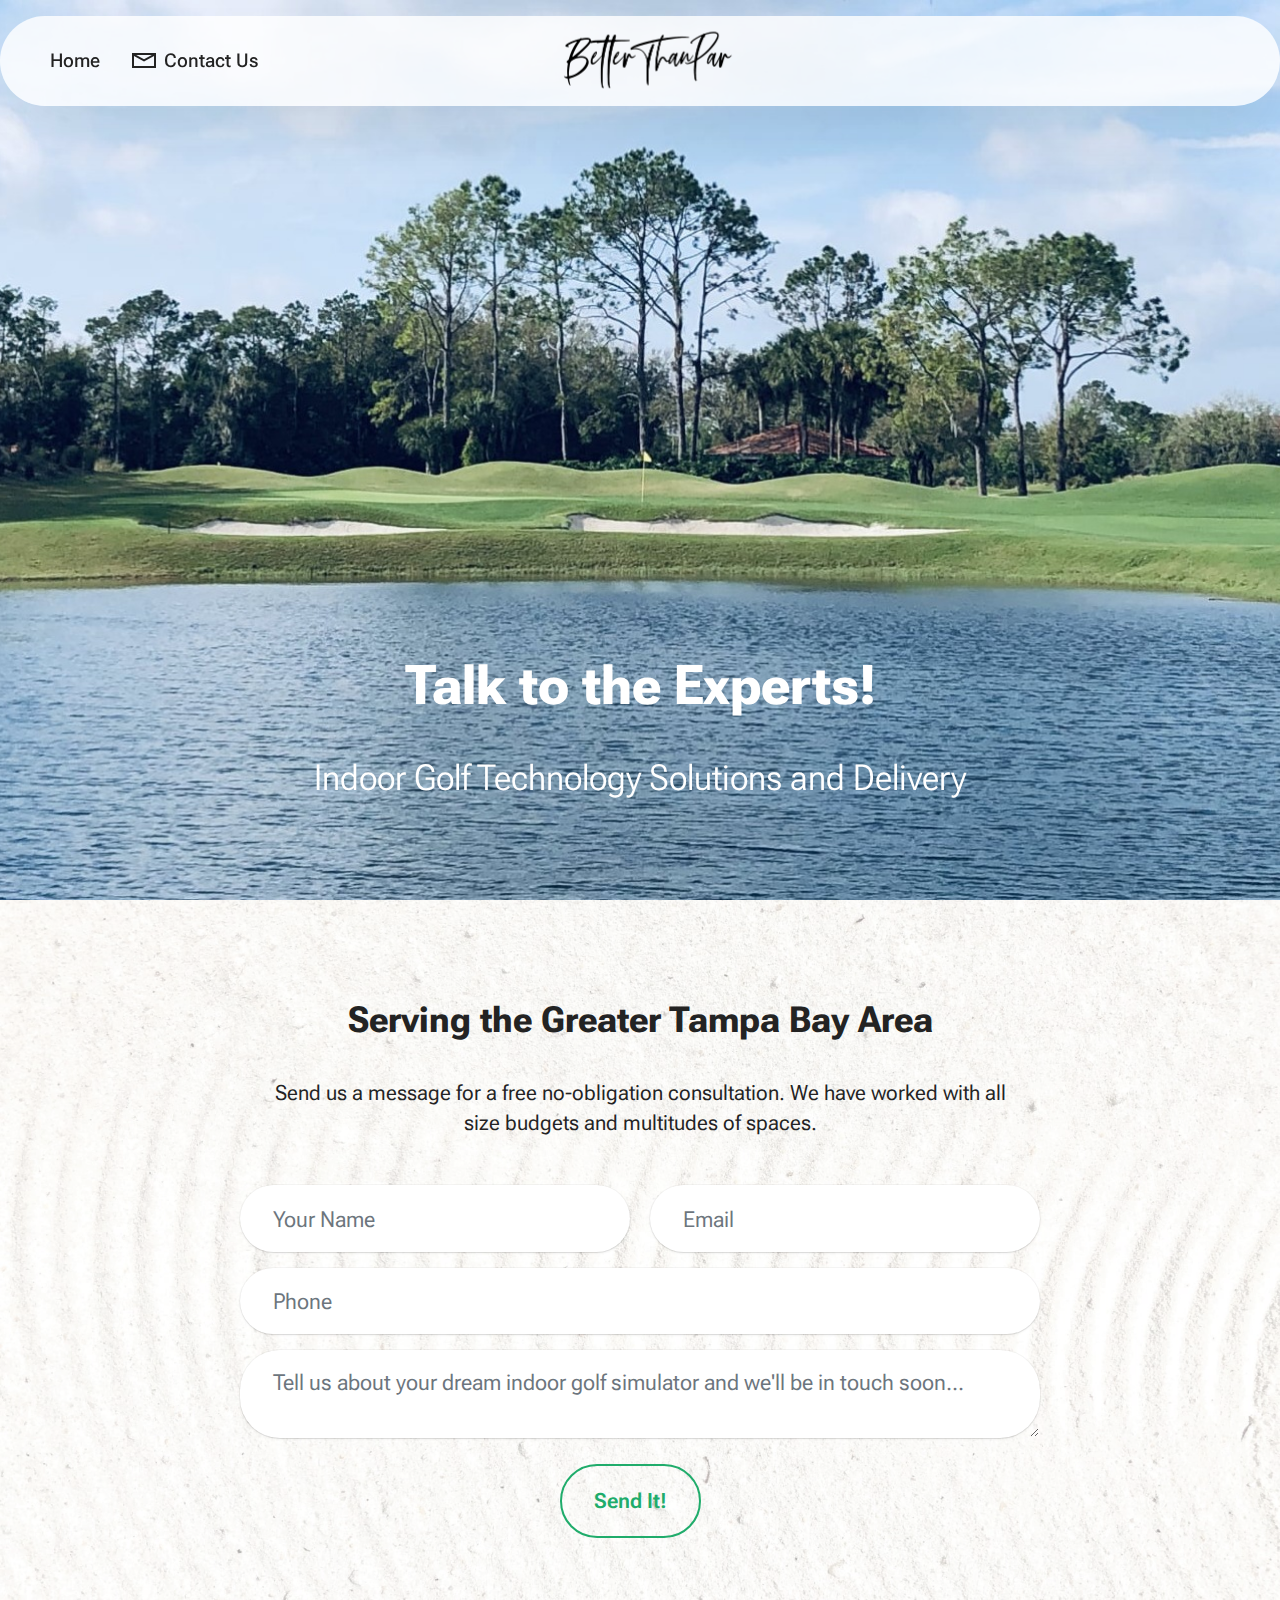
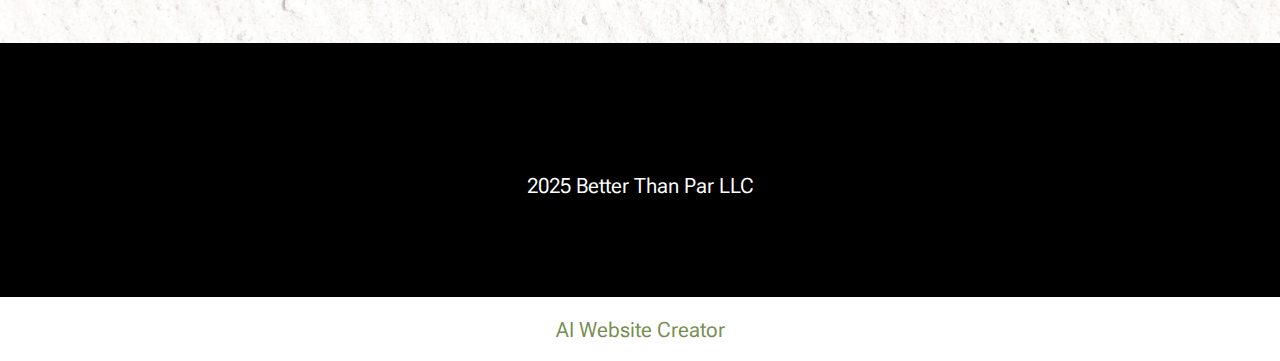
==== contact.html @ dbf6a8ea "Initial commit for Mobirise website" ====
<!DOCTYPE html>
<html  >
<head>
  <!-- Site made with Mobirise Website Builder v5.9.25, https://mobirise.com -->
  <meta charset="UTF-8">
  <meta http-equiv="X-UA-Compatible" content="IE=edge">
  <meta name="generator" content="Mobirise v5.9.25, mobirise.com">
  <meta name="viewport" content="width=device-width, initial-scale=1, minimum-scale=1">
  <link rel="shortcut icon" href="assets/images/logo-wo-spaces-128x45.png" type="image/x-icon">
  <meta name="description" content="We specialize in custom indoor golf technology solutions, offering 10 years of experience with indoor golf solutions. We give advice and installation of golf simulators tailored to all budgets for a seamless experience.">
  
  
  <title>Contact Us</title>
  <link rel="stylesheet" href="assets/web/assets/mobirise-icons2/mobirise2.css">
  <link rel="stylesheet" href="assets/bootstrap/css/bootstrap.min.css">
  <link rel="stylesheet" href="assets/bootstrap/css/bootstrap-grid.min.css">
  <link rel="stylesheet" href="assets/bootstrap/css/bootstrap-reboot.min.css">
  <link rel="stylesheet" href="assets/parallax/jarallax.css">
  <link rel="stylesheet" href="assets/dropdown/css/style.css">
  <link rel="stylesheet" href="assets/socicon/css/styles.css">
  <link rel="stylesheet" href="assets/theme/css/style.css">
  <link rel="preload" href="https://fonts.googleapis.com/css2?family=Roboto+Flex:wght@400;700&display=swap&display=swap" as="style" onload="this.onload=null;this.rel='stylesheet'">
  <noscript><link rel="stylesheet" href="https://fonts.googleapis.com/css2?family=Roboto+Flex:wght@400;700&display=swap&display=swap"></noscript>
  <link rel="preload" as="style" href="assets/mobirise/css/mbr-additional.css?v=c75Her"><link rel="stylesheet" href="assets/mobirise/css/mbr-additional.css?v=c75Her" type="text/css">

  
  
  
</head>
<body>
  
  <section data-bs-version="5.1" class="menu menu3 cid-uA6OdzVD1I" once="menu" id="menu03-1o">
	

	<nav class="navbar navbar-dropdown navbar-fixed-top navbar-expand-lg">
		<div class="container">
			<div class="navbar-brand">
				<span class="navbar-logo">
					<a href="https://mobiri.se">
						<img src="assets/images/logo-wo-spaces-transparent-345x122.png" alt="Mobirise Website Builder" style="height: 3.8rem;">
					</a>
				</span>
				
			</div>
			<button class="navbar-toggler" type="button" data-toggle="collapse" data-bs-toggle="collapse" data-target="#navbarSupportedContent" data-bs-target="#navbarSupportedContent" aria-controls="navbarNavAltMarkup" aria-expanded="false" aria-label="Toggle navigation">
				<div class="hamburger">
					<span></span>
					<span></span>
					<span></span>
					<span></span>
				</div>
			</button>
			<div class="collapse navbar-collapse" id="navbarSupportedContent">
				<ul class="navbar-nav nav-dropdown nav-right" data-app-modern-menu="true"><li class="nav-item"><a class="nav-link link text-black text-primary display-4" href="home.html">Home</a></li><li class="nav-item">
						<a class="nav-link link text-black text-primary show display-4" href="contact.html" aria-expanded="true"><span class="mobi-mbri mobi-mbri-letter mbr-iconfont mbr-iconfont-btn"></span>Contact Us</a>
					</li></ul>
				
				
			</div>
		</div>
	</nav>
</section>

<section data-bs-version="5.1" class="header16 cid-uA6OdhuVDn mbr-fullscreen mbr-parallax-background" id="header17-16">
  
  
  <div class="container-fluid">
    <div class="row">
      <div class="content-wrap col-12 col-md-12">
        <h1 class="mbr-section-title mbr-fonts-style mbr-white mb-4 display-2"><strong>Talk to the Experts!</strong></h1>
        
        <p class="mbr-fonts-style mbr-text mbr-white mb-4 display-5">Indoor Golf Technology Solutions and Delivery</p>
        
      </div>
    </div>
  </div>
</section>

<section data-bs-version="5.1" class="form5 cid-uA6OdwR4rg" id="form02-1l">
    
    <div class="mbr-overlay"></div>
    <div class="container">
        <div class="row justify-content-center">
            <div class="col-12 content-head">
                <div class="mbr-section-head mb-5">
                    <h3 class="mbr-section-title mbr-fonts-style align-center mb-0 display-5">
                        <strong>Serving the Greater Tampa Bay Area</strong></h3>
                    <h4 class="mbr-section-subtitle mbr-fonts-style align-center mb-0 mt-4 display-7">
                        Send us a message for a free no-obligation consultation. We have worked with all size budgets and multitudes of spaces.</h4>
                </div>
            </div>
        </div>
        <div class="row justify-content-center">
            <div class="col-lg-8 mx-auto mbr-form" data-form-type="formoid">
                <form action="https://mobirise.eu/" method="POST" class="mbr-form form-with-styler" data-form-title="Form Name"><input type="hidden" name="email" data-form-email="true" value="NnfKIZng8q+R3IuXjdXAuqOkkMtvukvZ2O6ULPTrxK1SX6Y/irwTYycXg3bMmbTieixOzXZlwrq3YHe3JlpqDIPc9X9HZL3lWfccWP7Qi19u0Zz2ONsGq5+KUcdoSyyI">
                    <div class="row">
                        <div hidden="hidden" data-form-alert="" class="alert alert-success col-12">Thanks for contacting us. We will be in touch soon!</div>
                        <div hidden="hidden" data-form-alert-danger="" class="alert alert-danger col-12">
                            Oops...! some problem!
                        </div>
                    </div>
                    <div class="dragArea row">
                        <div class="col-md col-sm-12 form-group mb-3" data-for="name">
                            <input type="text" name="name" placeholder="Your Name" data-form-field="name" class="form-control" value="" id="name-form02-1l">
                        </div>
                        <div class="col-md col-sm-12 form-group mb-3" data-for="email">
                            <input type="email" name="email" placeholder="Email" data-form-field="email" class="form-control" value="" id="email-form02-1l">
                        </div>
                        <div class="col-12 form-group mb-3 mb-3" data-for="url">
                            <input type="url" name="url" placeholder="Phone" data-form-field="url" class="form-control" value="" id="url-form02-1l">
                        </div>
                        <div class="col-12 form-group mb-3" data-for="textarea">
                            <textarea name="textarea" placeholder="Tell us about your dream indoor golf simulator and we'll be in touch soon..." data-form-field="textarea" class="form-control" id="textarea-form02-1l"></textarea>
                        </div>
                        <div class="col-lg-12 col-md-12 col-sm-12 align-center mbr-section-btn"><button type="submit" class="btn btn-success-outline display-7">Send It!</button></div>
                    </div>
                </form>
            </div>
        </div>
    </div>
</section>

<section data-bs-version="5.1" class="footer3 cid-uA6OdyRvGj" once="footers" id="footer03-1n">

        

    

    <div class="container">
        <div class="row">
            

            
            <div class="col-12 mt-4">
                <p class="mbr-fonts-style copyright display-7">2025 Better Than Par LLC</p>
            </div>
        </div>
    </div>
</section><section class="display-7" style="padding: 0;align-items: center;justify-content: center;flex-wrap: wrap;    align-content: center;display: flex;position: relative;height: 4rem;"><a href="https://mobiri.se/3713695" style="flex: 1 1;height: 4rem;position: absolute;width: 100%;z-index: 1;"><img alt="" style="height: 4rem;" src="[data-uri]"></a><p style="margin: 0;text-align: center;" class="display-7">&#8204;</p><a style="z-index:1" href="https://mobirise.com/builder/ai-website-creator.html">AI Website Creator</a></section><script src="assets/bootstrap/js/bootstrap.bundle.min.js"></script>  <script src="assets/parallax/jarallax.js"></script>  <script src="assets/smoothscroll/smooth-scroll.js"></script>  <script src="assets/ytplayer/index.js"></script>  <script src="assets/dropdown/js/navbar-dropdown.js"></script>  <script src="assets/theme/js/script.js"></script>  <script src="assets/formoid/formoid.min.js"></script>  
  
  
</body>
</html>
---- assets/web/assets/mobirise-icons2/mobirise2.css ----
@font-face {
  font-family: 'Moririse2';
  font-display: swap;
  src:  url('mobirise2.eot?f2bix4');
  src:  url('mobirise2.eot?f2bix4#iefix') format('embedded-opentype'),
    url('mobirise2.ttf?f2bix4') format('truetype'),
    url('mobirise2.woff?f2bix4') format('woff'),
    url('mobirise2.svg?f2bix4#mobirise2') format('svg');
  font-weight: normal;
  font-style: normal;
}

[class^="mobi-"], [class*=" mobi-"] {
  /* use !important to prevent issues with browser extensions that change fonts */
  font-family: 'Moririse2' !important;
  speak: none;
  font-style: normal;
  font-weight: normal;
  font-variant: normal;
  text-transform: none;
  line-height: 1;

  /* Better Font Rendering =========== */
  -webkit-font-smoothing: antialiased;
  -moz-osx-font-smoothing: grayscale;
}

.mobi-mbri-add-submenu:before {
  content: "\e900";
}
.mobi-mbri-alert:before {
  content: "\e901";
}
.mobi-mbri-align-center:before {
  content: "\e902";
}
.mobi-mbri-align-justify:before {
  content: "\e903";
}
.mobi-mbri-align-left:before {
  content: "\e904";
}
.mobi-mbri-align-right:before {
  content: "\e905";
}
.mobi-mbri-android:before {
  content: "\e906";
}
.mobi-mbri-apple:before {
  content: "\e907";
}
.mobi-mbri-arrow-down:before {
  content: "\e908";
}
.mobi-mbri-arrow-next:before {
  content: "\e909";
}
.mobi-mbri-arrow-prev:before {
  content: "\e90a";
}
.mobi-mbri-arrow-up:before {
  content: "\e90b";
}
.mobi-mbri-bold:before {
  content: "\e90c";
}
.mobi-mbri-bookmark:before {
  content: "\e90d";
}
.mobi-mbri-bootstrap:before {
  content: "\e90e";
}
.mobi-mbri-briefcase:before {
  content: "\e90f";
}
.mobi-mbri-browse:before {
  content: "\e910";
}
.mobi-mbri-bulleted-list:before {
  content: "\e911";
}
.mobi-mbri-calendar:before {
  content: "\e912";
}
.mobi-mbri-camera:before {
  content: "\e913";
}
.mobi-mbri-cart-add:before {
  content: "\e914";
}
.mobi-mbri-cart-full:before {
  content: "\e915";
}
.mobi-mbri-cash:before {
  content: "\e916";
}
.mobi-mbri-change-style:before {
  content: "\e917";
}
.mobi-mbri-chat:before {
  content: "\e918";
}
.mobi-mbri-clock:before {
  content: "\e919";
}
.mobi-mbri-close:before {
  content: "\e91a";
}
.mobi-mbri-cloud:before {
  content: "\e91b";
}
.mobi-mbri-code:before {
  content: "\e91c";
}
.mobi-mbri-contact-form:before {
  content: "\e91d";
}
.mobi-mbri-credit-card:before {
  content: "\e91e";
}
.mobi-mbri-cursor-click:before {
  content: "\e91f";
}
.mobi-mbri-cust-feedback:before {
  content: "\e920";
}
.mobi-mbri-database:before {
  content: "\e921";
}
.mobi-mbri-delivery:before {
  content: "\e922";
}
.mobi-mbri-desktop:before {
  content: "\e923";
}
.mobi-mbri-devices:before {
  content: "\e924";
}
.mobi-mbri-down:before {
  content: "\e925";
}
.mobi-mbri-download-2:before {
  content: "\e926";
}
.mobi-mbri-download:before {
  content: "\e927";
}
.mobi-mbri-drag-n-drop-2:before {
  content: "\e928";
}
.mobi-mbri-drag-n-drop:before {
  content: "\e929";
}
.mobi-mbri-edit-2:before {
  content: "\e92a";
}
.mobi-mbri-edit:before {
  content: "\e92b";
}
.mobi-mbri-error:before {
  content: "\e92c";
}
.mobi-mbri-extension:before {
  content: "\e92d";
}
.mobi-mbri-features:before {
  content: "\e92e";
}
.mobi-mbri-file:before {
  content: "\e92f";
}
.mobi-mbri-flag:before {
  content: "\e930";
}
.mobi-mbri-folder:before {
  content: "\e931";
}
.mobi-mbri-gift:before {
  content: "\e932";
}
.mobi-mbri-github:before {
  content: "\e933";
}
.mobi-mbri-globe-2:before {
  content: "\e934";
}
.mobi-mbri-globe:before {
  content: "\e935";
}
.mobi-mbri-growing-chart:before {
  content: "\e936";
}
.mobi-mbri-hearth:before {
  content: "\e937";
}
.mobi-mbri-help:before {
  content: "\e938";
}
.mobi-mbri-home:before {
  content: "\e939";
}
.mobi-mbri-hot-cup:before {
  content: "\e93a";
}
.mobi-mbri-idea:before {
  content: "\e93b";
}
.mobi-mbri-image-gallery:before {
  content: "\e93c";
}
.mobi-mbri-image-slider:before {
  content: "\e93d";
}
.mobi-mbri-info:before {
  content: "\e93e";
}
.mobi-mbri-italic:before {
  content: "\e93f";
}
.mobi-mbri-key:before {
  content: "\e940";
}
.mobi-mbri-laptop:before {
  content: "\e941";
}
.mobi-mbri-layers:before {
  content: "\e942";
}
.mobi-mbri-left-right:before {
  content: "\e943";
}
.mobi-mbri-left:before {
  content: "\e944";
}
.mobi-mbri-letter:before {
  content: "\e945";
}
.mobi-mbri-like:before {
  content: "\e946";
}
.mobi-mbri-link:before {
  content: "\e947";
}
.mobi-mbri-lock:before {
  content: "\e948";
}
.mobi-mbri-login:before {
  content: "\e949";
}
.mobi-mbri-logout:before {
  content: "\e94a";
}
.mobi-mbri-magic-stick:before {
  content: "\e94b";
}
.mobi-mbri-map-pin:before {
  content: "\e94c";
}
.mobi-mbri-menu:before {
  content: "\e94d";
}
.mobi-mbri-mobile-2:before {
  content: "\e94e";
}
.mobi-mbri-mobile-horizontal:before {
  content: "\e94f";
}
.mobi-mbri-mobile:before {
  content: "\e950";
}
.mobi-mbri-mobirise:before {
  content: "\e951";
}
.mobi-mbri-more-horizontal:before {
  content: "\e952";
}
.mobi-mbri-more-vertical:before {
  content: "\e953";
}
.mobi-mbri-music:before {
  content: "\e954";
}
.mobi-mbri-new-file:before {
  content: "\e955";
}
.mobi-mbri-numbered-list:before {
  content: "\e956";
}
.mobi-mbri-opened-folder:before {
  content: "\e957";
}
.mobi-mbri-pages:before {
  content: "\e958";
}
.mobi-mbri-paper-plane:before {
  content: "\e959";
}
.mobi-mbri-paperclip:before {
  content: "\e95a";
}
.mobi-mbri-phone:before {
  content: "\e95b";
}
.mobi-mbri-photo:before {
  content: "\e95c";
}
.mobi-mbri-photos:before {
  content: "\e95d";
}
.mobi-mbri-pin:before {
  content: "\e95e";
}
.mobi-mbri-play:before {
  content: "\e95f";
}
.mobi-mbri-plus:before {
  content: "\e960";
}
.mobi-mbri-preview:before {
  content: "\e961";
}
.mobi-mbri-print:before {
  content: "\e962";
}
.mobi-mbri-protect:before {
  content: "\e963";
}
.mobi-mbri-question:before {
  content: "\e964";
}
.mobi-mbri-quote-left:before {
  content: "\e965";
}
.mobi-mbri-quote-right:before {
  content: "\e966";
}
.mobi-mbri-redo:before {
  content: "\e967";
}
.mobi-mbri-refresh:before {
  content: "\e968";
}
.mobi-mbri-responsive-2:before {
  content: "\e969";
}
.mobi-mbri-responsive:before {
  content: "\e96a";
}
.mobi-mbri-right:before {
  content: "\e96b";
}
.mobi-mbri-rocket:before {
  content: "\e96c";
}
.mobi-mbri-sad-face:before {
  content: "\e96d";
}
.mobi-mbri-sale:before {
  content: "\e96e";
}
.mobi-mbri-save:before {
  content: "\e96f";
}
.mobi-mbri-search:before {
  content: "\e970";
}
.mobi-mbri-setting-2:before {
  content: "\e971";
}
.mobi-mbri-setting-3:before {
  content: "\e972";
}
.mobi-mbri-setting:before {
  content: "\e973";
}
.mobi-mbri-share:before {
  content: "\e974";
}
.mobi-mbri-shopping-bag:before {
  content: "\e975";
}
.mobi-mbri-shopping-basket:before {
  content: "\e976";
}
.mobi-mbri-shopping-cart:before {
  content: "\e977";
}
.mobi-mbri-sites:before {
  content: "\e978";
}
.mobi-mbri-smile-face:before {
  content: "\e979";
}
.mobi-mbri-speed:before {
  content: "\e97a";
}
.mobi-mbri-star:before {
  content: "\e97b";
}
.mobi-mbri-success:before {
  content: "\e97c";
}
.mobi-mbri-sun:before {
  content: "\e97d";
}
.mobi-mbri-sun2:before {
  content: "\e97e";
}
.mobi-mbri-tablet-vertical:before {
  content: "\e97f";
}
.mobi-mbri-tablet:before {
  content: "\e980";
}
.mobi-mbri-target:before {
  content: "\e981";
}
.mobi-mbri-timer:before {
  content: "\e982";
}
.mobi-mbri-to-ftp:before {
  content: "\e983";
}
.mobi-mbri-to-local-drive:before {
  content: "\e984";
}
.mobi-mbri-touch-swipe:before {
  content: "\e985";
}
.mobi-mbri-touch:before {
  content: "\e986";
}
.mobi-mbri-trash:before {
  content: "\e987";
}
.mobi-mbri-underline:before {
  content: "\e988";
}
.mobi-mbri-undo:before {
  content: "\e989";
}
.mobi-mbri-unlink:before {
  content: "\e98a";
}
.mobi-mbri-unlock:before {
  content: "\e98b";
}
.mobi-mbri-up-down:before {
  content: "\e98c";
}
.mobi-mbri-up:before {
  content: "\e98d";
}
.mobi-mbri-update:before {
  content: "\e98e";
}
.mobi-mbri-upload-2:before {
  content: "\e98f";
}
.mobi-mbri-upload:before {
  content: "\e990";
}
.mobi-mbri-user-2:before {
  content: "\e991";
}
.mobi-mbri-user:before {
  content: "\e992";
}
.mobi-mbri-users:before {
  content: "\e993";
}
.mobi-mbri-video-play:before {
  content: "\e994";
}
.mobi-mbri-video:before {
  content: "\e995";
}
.mobi-mbri-watch:before {
  content: "\e996";
}
.mobi-mbri-website-theme-2:before {
  content: "\e997";
}
.mobi-mbri-website-theme:before {
  content: "\e998";
}
.mobi-mbri-wifi:before {
  content: "\e999";
}
.mobi-mbri-windows:before {
  content: "\e99a";
}
.mobi-mbri-zoom-in:before {
  content: "\e99b";
}
.mobi-mbri-zoom-out:before {
  content: "\e99c";
}
---- assets/parallax/jarallax.css ----
.jarallax {
    position: relative;
    z-index: 0;
}
.jarallax > .jarallax-img {
    position: absolute;
    object-fit: cover;
    /* support for plugin https://github.com/bfred-it/object-fit-images */
    font-family: 'object-fit: cover;';
    top: 0;
    left: 0;
    width: 100%;
    height: 100%;
    z-index: -1;
}
---- assets/dropdown/css/style.css ----
.navbar-dropdown {
  left: 0;
  padding: 0;
  position: absolute;
  right: 0;
  top: 0;
  transition: all 0.45s ease;
  z-index: 1030;
  background: #282828; }
  .navbar-dropdown .navbar-logo {
    margin-right: 0.8rem;
    transition: margin 0.3s ease-in-out;
    vertical-align: middle; }
    .navbar-dropdown .navbar-logo img {
      height: 3.125rem;
      transition: all 0.3s ease-in-out; }
    .navbar-dropdown .navbar-logo.mbr-iconfont {
      font-size: 3.125rem;
      line-height: 3.125rem; }
  .navbar-dropdown .navbar-caption {
    font-weight: 700;
    white-space: normal;
    vertical-align: -4px;
    line-height: 3.125rem !important; }
    .navbar-dropdown .navbar-caption, .navbar-dropdown .navbar-caption:hover {
      color: inherit;
      text-decoration: none; }
  .navbar-dropdown .mbr-iconfont + .navbar-caption {
    vertical-align: -1px; }
  .navbar-dropdown.navbar-fixed-top {
    position: fixed; }
  .navbar-dropdown .navbar-brand span {
    vertical-align: -4px; }
  .navbar-dropdown.bg-color.transparent {
    background: none; }
  .navbar-dropdown.navbar-short .navbar-brand {
    padding: 0.625rem 0; }
    .navbar-dropdown.navbar-short .navbar-brand span {
      vertical-align: -1px; }
  .navbar-dropdown.navbar-short .navbar-caption {
    line-height: 2.375rem !important;
    vertical-align: -2px; }
  .navbar-dropdown.navbar-short .navbar-logo {
    margin-right: 0.5rem; }
    .navbar-dropdown.navbar-short .navbar-logo img {
      height: 2.375rem; }
    .navbar-dropdown.navbar-short .navbar-logo.mbr-iconfont {
      font-size: 2.375rem;
      line-height: 2.375rem; }
  .navbar-dropdown.navbar-short .mbr-table-cell {
    height: 3.625rem; }
  .navbar-dropdown .navbar-close {
    left: 0.6875rem;
    position: fixed;
    top: 0.75rem;
    z-index: 1000; }
  .navbar-dropdown .hamburger-icon {
    content: "";
    display: inline-block;
    vertical-align: middle;
    width: 16px;
    -webkit-box-shadow: 0 -6px 0 1px #282828,0 0 0 1px #282828,0 6px 0 1px #282828;
    -moz-box-shadow: 0 -6px 0 1px #282828,0 0 0 1px #282828,0 6px 0 1px #282828;
    box-shadow: 0 -6px 0 1px #282828,0 0 0 1px #282828,0 6px 0 1px #282828; }

.dropdown-menu .dropdown-toggle[data-toggle="dropdown-submenu"]::after {
  border-bottom: 0.35em solid transparent;
  border-left: 0.35em solid;
  border-right: 0;
  border-top: 0.35em solid transparent;
  margin-left: 0.3rem; }

.dropdown-menu .dropdown-item:focus {
  outline: 0; }

.nav-dropdown {
  font-size: 0.75rem;
  font-weight: 500;
  height: auto !important; }
  .nav-dropdown .nav-btn {
    padding-left: 1rem; }
  .nav-dropdown .link {
    margin: .667em 1.667em;
    font-weight: 500;
    padding: 0;
    transition: color .2s ease-in-out; }
    .nav-dropdown .link.dropdown-toggle {
      margin-right: 2.583em; }
      .nav-dropdown .link.dropdown-toggle::after {
        margin-left: .25rem;
        border-top: 0.35em solid;
        border-right: 0.35em solid transparent;
        border-left: 0.35em solid transparent;
        border-bottom: 0; }
      .nav-dropdown .link.dropdown-toggle[aria-expanded="true"] {
        margin: 0;
        padding: 0.667em 3.263em  0.667em 1.667em; }
  .nav-dropdown .link::after,
  .nav-dropdown .dropdown-item::after {
    color: inherit; }
  .nav-dropdown .btn {
    font-size: 0.75rem;
    font-weight: 700;
    letter-spacing: 0;
    margin-bottom: 0;
    padding-left: 1.25rem;
    padding-right: 1.25rem; }
  .nav-dropdown .dropdown-menu {
    border-radius: 0;
    border: 0;
    left: 0;
    margin: 0;
    padding-bottom: 1.25rem;
    padding-top: 1.25rem;
    position: relative; }
  .nav-dropdown .dropdown-submenu {
    margin-left: 0.125rem;
    top: 0; }
  .nav-dropdown .dropdown-item {
    font-weight: 500;
    line-height: 2;
    padding: 0.3846em 4.615em 0.3846em 1.5385em;
    position: relative;
    transition: color .2s ease-in-out, background-color .2s ease-in-out; }
    .nav-dropdown .dropdown-item::after {
      margin-top: -0.3077em;
      position: absolute;
      right: 1.1538em;
      top: 50%; }
    .nav-dropdown .dropdown-item:focus, .nav-dropdown .dropdown-item:hover {
      background: none; }

@media (max-width: 767px) {
  .nav-dropdown.navbar-toggleable-sm {
    bottom: 0;
    display: none;
    left: 0;
    overflow-x: hidden;
    position: fixed;
    top: 0;
    transform: translateX(-100%);
    -ms-transform: translateX(-100%);
    -webkit-transform: translateX(-100%);
    width: 18.75rem;
    z-index: 999; } }
.nav-dropdown.navbar-toggleable-xl {
  bottom: 0;
  display: none;
  left: 0;
  overflow-x: hidden;
  position: fixed;
  top: 0;
  transform: translateX(-100%);
  -ms-transform: translateX(-100%);
  -webkit-transform: translateX(-100%);
  width: 18.75rem;
  z-index: 999; }

.nav-dropdown-sm {
  display: block !important;
  overflow-x: hidden;
  overflow: auto;
  padding-top: 3.875rem; }
  .nav-dropdown-sm::after {
    content: "";
    display: block;
    height: 3rem;
    width: 100%; }
  .nav-dropdown-sm.collapse.in ~ .navbar-close {
    display: block !important; }
  .nav-dropdown-sm.collapsing, .nav-dropdown-sm.collapse.in {
    transform: translateX(0);
    -ms-transform: translateX(0);
    -webkit-transform: translateX(0);
    transition: all 0.25s ease-out;
    -webkit-transition: all 0.25s ease-out;
    background: #282828; }
  .nav-dropdown-sm.collapsing[aria-expanded="false"] {
    transform: translateX(-100%);
    -ms-transform: translateX(-100%);
    -webkit-transform: translateX(-100%); }
  .nav-dropdown-sm .nav-item {
    display: block;
    margin-left: 0 !important;
    padding-left: 0; }
  .nav-dropdown-sm .link,
  .nav-dropdown-sm .dropdown-item {
    border-top: 1px dotted rgba(255, 255, 255, 0.1);
    font-size: 0.8125rem;
    line-height: 1.6;
    margin: 0 !important;
    padding: 0.875rem 2.4rem 0.875rem 1.5625rem !important;
    position: relative;
    white-space: normal; }
    .nav-dropdown-sm .link:focus, .nav-dropdown-sm .link:hover,
    .nav-dropdown-sm .dropdown-item:focus,
    .nav-dropdown-sm .dropdown-item:hover {
      background: rgba(0, 0, 0, 0.2) !important;
      color: #c0a375; }
  .nav-dropdown-sm .nav-btn {
    position: relative;
    padding: 1.5625rem 1.5625rem 0 1.5625rem; }
    .nav-dropdown-sm .nav-btn::before {
      border-top: 1px dotted rgba(255, 255, 255, 0.1);
      content: "";
      left: 0;
      position: absolute;
      top: 0;
      width: 100%; }
    .nav-dropdown-sm .nav-btn + .nav-btn {
      padding-top: 0.625rem; }
      .nav-dropdown-sm .nav-btn + .nav-btn::before {
        display: none; }
  .nav-dropdown-sm .btn {
    padding: 0.625rem 0; }
  .nav-dropdown-sm .dropdown-toggle[data-toggle="dropdown-submenu"]::after {
    margin-left: .25rem;
    border-top: 0.35em solid;
    border-right: 0.35em solid transparent;
    border-left: 0.35em solid transparent;
    border-bottom: 0; }
  .nav-dropdown-sm .dropdown-toggle[data-toggle="dropdown-submenu"][aria-expanded="true"]::after {
    border-top: 0;
    border-right: 0.35em solid transparent;
    border-left: 0.35em solid transparent;
    border-bottom: 0.35em solid; }
  .nav-dropdown-sm .dropdown-menu {
    margin: 0;
    padding: 0;
    position: relative;
    top: 0;
    left: 0;
    width: 100%;
    border: 0;
    float: none;
    border-radius: 0;
    background: none; }
  .nav-dropdown-sm .dropdown-submenu {
    left: 100%;
    margin-left: 0.125rem;
    margin-top: -1.25rem;
    top: 0; }

.navbar-toggleable-sm .nav-dropdown .dropdown-menu {
  position: absolute; }

.navbar-toggleable-sm .nav-dropdown .dropdown-submenu {
  left: 100%;
  margin-left: 0.125rem;
  margin-top: -1.25rem;
  top: 0; }

.navbar-toggleable-sm.opened .nav-dropdown .dropdown-menu {
  position: relative; }

.navbar-toggleable-sm.opened .nav-dropdown .dropdown-submenu {
  left: 0;
  margin-left: 00rem;
  margin-top: 0rem;
  top: 0; }

.is-builder .nav-dropdown.collapsing {
  transition: none !important; }
---- assets/socicon/css/styles.css ----
@charset "UTF-8";

@font-face {
  font-family: 'Socicon';
  src:  url('../fonts/socicon.eot');
  src:  url('../fonts/socicon.eot?#iefix') format('embedded-opentype'),
    url('../fonts/socicon.woff2') format('woff2'),
    url('../fonts/socicon.ttf') format('truetype'),
    url('../fonts/socicon.woff') format('woff'),
    url('../fonts/socicon.svg#socicon') format('svg');
  font-weight: normal;
  font-style: normal;
  font-display: swap;
}

[data-icon]:before {
  font-family: "socicon" !important;
  content: attr(data-icon);
  font-style: normal !important;
  font-weight: normal !important;
  font-variant: normal !important;
  text-transform: none !important;
  speak: none;
  line-height: 1;
  -webkit-font-smoothing: antialiased;
  -moz-osx-font-smoothing: grayscale;
}

[class^="socicon-"], [class*=" socicon-"] {
  /* use !important to prevent issues with browser extensions that change fonts */
  font-family: 'Socicon' !important;
  speak: none;
  font-style: normal;
  font-weight: normal;
  font-variant: normal;
  text-transform: none;
  line-height: 1;

  /* Better Font Rendering =========== */
  -webkit-font-smoothing: antialiased;
  -moz-osx-font-smoothing: grayscale;
}

.socicon-500px:before {
  content: "\e000";
}
.socicon-8tracks:before {
  content: "\e001";
}
.socicon-airbnb:before {
  content: "\e002";
}
.socicon-alliance:before {
  content: "\e003";
}
.socicon-amazon:before {
  content: "\e004";
}
.socicon-amplement:before {
  content: "\e005";
}
.socicon-android:before {
  content: "\e006";
}
.socicon-angellist:before {
  content: "\e007";
}
.socicon-apple:before {
  content: "\e008";
}
.socicon-appnet:before {
  content: "\e009";
}
.socicon-baidu:before {
  content: "\e00a";
}
.socicon-bandcamp:before {
  content: "\e00b";
}
.socicon-battlenet:before {
  content: "\e00c";
}
.socicon-mixer:before {
  content: "\e00d";
}
.socicon-bebee:before {
  content: "\e00e";
}
.socicon-bebo:before {
  content: "\e00f";
}
.socicon-behance:before {
  content: "\e010";
}
.socicon-blizzard:before {
  content: "\e011";
}
.socicon-blogger:before {
  content: "\e012";
}
.socicon-buffer:before {
  content: "\e013";
}
.socicon-chrome:before {
  content: "\e014";
}
.socicon-coderwall:before {
  content: "\e015";
}
.socicon-curse:before {
  content: "\e016";
}
.socicon-dailymotion:before {
  content: "\e017";
}
.socicon-deezer:before {
  content: "\e018";
}
.socicon-delicious:before {
  content: "\e019";
}
.socicon-deviantart:before {
  content: "\e01a";
}
.socicon-diablo:before {
  content: "\e01b";
}
.socicon-digg:before {
  content: "\e01c";
}
.socicon-discord:before {
  content: "\e01d";
}
.socicon-disqus:before {
  content: "\e01e";
}
.socicon-douban:before {
  content: "\e01f";
}
.socicon-draugiem:before {
  content: "\e020";
}
.socicon-dribbble:before {
  content: "\e021";
}
.socicon-drupal:before {
  content: "\e022";
}
.socicon-ebay:before {
  content: "\e023";
}
.socicon-ello:before {
  content: "\e024";
}
.socicon-endomodo:before {
  content: "\e025";
}
.socicon-envato:before {
  content: "\e026";
}
.socicon-etsy:before {
  content: "\e027";
}
.socicon-facebook:before {
  content: "\e028";
}
.socicon-feedburner:before {
  content: "\e029";
}
.socicon-filmweb:before {
  content: "\e02a";
}
.socicon-firefox:before {
  content: "\e02b";
}
.socicon-flattr:before {
  content: "\e02c";
}
.socicon-flickr:before {
  content: "\e02d";
}
.socicon-formulr:before {
  content: "\e02e";
}
.socicon-forrst:before {
  content: "\e02f";
}
.socicon-foursquare:before {
  content: "\e030";
}
.socicon-friendfeed:before {
  content: "\e031";
}
.socicon-github:before {
  content: "\e032";
}
.socicon-goodreads:before {
  content: "\e033";
}
.socicon-google:before {
  content: "\e034";
}
.socicon-googlescholar:before {
  content: "\e035";
}
.socicon-googlegroups:before {
  content: "\e036";
}
.socicon-googlephotos:before {
  content: "\e037";
}
.socicon-googleplus:before {
  content: "\e038";
}
.socicon-grooveshark:before {
  content: "\e039";
}
.socicon-hackerrank:before {
  content: "\e03a";
}
.socicon-hearthstone:before {
  content: "\e03b";
}
.socicon-hellocoton:before {
  content: "\e03c";
}
.socicon-heroes:before {
  content: "\e03d";
}
.socicon-smashcast:before {
  content: "\e03e";
}
.socicon-horde:before {
  content: "\e03f";
}
.socicon-houzz:before {
  content: "\e040";
}
.socicon-icq:before {
  content: "\e041";
}
.socicon-identica:before {
  content: "\e042";
}
.socicon-imdb:before {
  content: "\e043";
}
.socicon-instagram:before {
  content: "\e044";
}
.socicon-issuu:before {
  content: "\e045";
}
.socicon-istock:before {
  content: "\e046";
}
.socicon-itunes:before {
  content: "\e047";
}
.socicon-keybase:before {
  content: "\e048";
}
.socicon-lanyrd:before {
  content: "\e049";
}
.socicon-lastfm:before {
  content: "\e04a";
}
.socicon-line:before {
  content: "\e04b";
}
.socicon-linkedin:before {
  content: "\e04c";
}
.socicon-livejournal:before {
  content: "\e04d";
}
.socicon-lyft:before {
  content: "\e04e";
}
.socicon-macos:before {
  content: "\e04f";
}
.socicon-mail:before {
  content: "\e050";
}
.socicon-medium:before {
  content: "\e051";
}
.socicon-meetup:before {
  content: "\e052";
}
.socicon-mixcloud:before {
  content: "\e053";
}
.socicon-modelmayhem:before {
  content: "\e054";
}
.socicon-mumble:before {
  content: "\e055";
}
.socicon-myspace:before {
  content: "\e056";
}
.socicon-newsvine:before {
  content: "\e057";
}
.socicon-nintendo:before {
  content: "\e058";
}
.socicon-npm:before {
  content: "\e059";
}
.socicon-odnoklassniki:before {
  content: "\e05a";
}
.socicon-openid:before {
  content: "\e05b";
}
.socicon-opera:before {
  content: "\e05c";
}
.socicon-outlook:before {
  content: "\e05d";
}
.socicon-overwatch:before {
  content: "\e05e";
}
.socicon-patreon:before {
  content: "\e05f";
}
.socicon-paypal:before {
  content: "\e060";
}
.socicon-periscope:before {
  content: "\e061";
}
.socicon-persona:before {
  content: "\e062";
}
.socicon-pinterest:before {
  content: "\e063";
}
.socicon-play:before {
  content: "\e064";
}
.socicon-player:before {
  content: "\e065";
}
.socicon-playstation:before {
  content: "\e066";
}
.socicon-pocket:before {
  content: "\e067";
}
.socicon-qq:before {
  content: "\e068";
}
.socicon-quora:before {
  content: "\e069";
}
.socicon-raidcall:before {
  content: "\e06a";
}
.socicon-ravelry:before {
  content: "\e06b";
}
.socicon-reddit:before {
  content: "\e06c";
}
.socicon-renren:before {
  content: "\e06d";
}
.socicon-researchgate:before {
  content: "\e06e";
}
.socicon-residentadvisor:before {
  content: "\e06f";
}
.socicon-reverbnation:before {
  content: "\e070";
}
.socicon-rss:before {
  content: "\e071";
}
.socicon-sharethis:before {
  content: "\e072";
}
.socicon-skype:before {
  content: "\e073";
}
.socicon-slideshare:before {
  content: "\e074";
}
.socicon-smugmug:before {
  content: "\e075";
}
.socicon-snapchat:before {
  content: "\e076";
}
.socicon-songkick:before {
  content: "\e077";
}
.socicon-soundcloud:before {
  content: "\e078";
}
.socicon-spotify:before {
  content: "\e079";
}
.socicon-stackexchange:before {
  content: "\e07a";
}
.socicon-stackoverflow:before {
  content: "\e07b";
}
.socicon-starcraft:before {
  content: "\e07c";
}
.socicon-stayfriends:before {
  content: "\e07d";
}
.socicon-steam:before {
  content: "\e07e";
}
.socicon-storehouse:before {
  content: "\e07f";
}
.socicon-strava:before {
  content: "\e080";
}
.socicon-streamjar:before {
  content: "\e081";
}
.socicon-stumbleupon:before {
  content: "\e082";
}
.socicon-swarm:before {
  content: "\e083";
}
.socicon-teamspeak:before {
  content: "\e084";
}
.socicon-teamviewer:before {
  content: "\e085";
}
.socicon-technorati:before {
  content: "\e086";
}
.socicon-telegram:before {
  content: "\e087";
}
.socicon-tripadvisor:before {
  content: "\e088";
}
.socicon-tripit:before {
  content: "\e089";
}
.socicon-triplej:before {
  content: "\e08a";
}
.socicon-tumblr:before {
  content: "\e08b";
}
.socicon-twitch:before {
  content: "\e08c";
}
.socicon-twitter:before {
  content: "\e08d";
}
.socicon-uber:before {
  content: "\e08e";
}
.socicon-ventrilo:before {
  content: "\e08f";
}
.socicon-viadeo:before {
  content: "\e090";
}
.socicon-viber:before {
  content: "\e091";
}
.socicon-viewbug:before {
  content: "\e092";
}
.socicon-vimeo:before {
  content: "\e093";
}
.socicon-vine:before {
  content: "\e094";
}
.socicon-vkontakte:before {
  content: "\e095";
}
.socicon-warcraft:before {
  content: "\e096";
}
.socicon-wechat:before {
  content: "\e097";
}
.socicon-weibo:before {
  content: "\e098";
}
.socicon-whatsapp:before {
  content: "\e099";
}
.socicon-wikipedia:before {
  content: "\e09a";
}
.socicon-windows:before {
  content: "\e09b";
}
.socicon-wordpress:before {
  content: "\e09c";
}
.socicon-wykop:before {
  content: "\e09d";
}
.socicon-xbox:before {
  content: "\e09e";
}
.socicon-xing:before {
  content: "\e09f";
}
.socicon-yahoo:before {
  content: "\e0a0";
}
.socicon-yammer:before {
  content: "\e0a1";
}
.socicon-yandex:before {
  content: "\e0a2";
}
.socicon-yelp:before {
  content: "\e0a3";
}
.socicon-younow:before {
  content: "\e0a4";
}
.socicon-youtube:before {
  content: "\e0a5";
}
.socicon-zapier:before {
  content: "\e0a6";
}
.socicon-zerply:before {
  content: "\e0a7";
}
.socicon-zomato:before {
  content: "\e0a8";
}
.socicon-zynga:before {
  content: "\e0a9";
}
.socicon-spreadshirt:before {
  content: "\e901";
}
.socicon-gamejolt:before {
  content: "\e902";
}
.socicon-trello:before {
  content: "\e903";
}
.socicon-tunein:before {
  content: "\e904";
}
.socicon-bloglovin:before {
  content: "\e905";
}
.socicon-gamewisp:before {
  content: "\e906";
}
.socicon-messenger:before {
  content: "\e907";
}
.socicon-pandora:before {
  content: "\e908";
}
.socicon-augment:before {
  content: "\e909";
}
.socicon-bitbucket:before {
  content: "\e90a";
}
.socicon-fyuse:before {
  content: "\e90b";
}
.socicon-yt-gaming:before {
  content: "\e90c";
}
.socicon-sketchfab:before {
  content: "\e90d";
}
.socicon-mobcrush:before {
  content: "\e90e";
}
.socicon-microsoft:before {
  content: "\e90f";
}
.socicon-realtor:before {
  content: "\e910";
}
.socicon-tidal:before {
  content: "\e911";
}
.socicon-qobuz:before {
  content: "\e912";
}
.socicon-natgeo:before {
  content: "\e913";
}
.socicon-mastodon:before {
  content: "\e914";
}
.socicon-unsplash:before {
  content: "\e915";
}
.socicon-homeadvisor:before {
  content: "\e916";
}
.socicon-angieslist:before {
  content: "\e917";
}
.socicon-codepen:before {
  content: "\e918";
}
.socicon-slack:before {
  content: "\e919";
}
.socicon-openaigym:before {
  content: "\e91a";
}
.socicon-logmein:before {
  content: "\e91b";
}
.socicon-fiverr:before {
  content: "\e91c";
}
.socicon-gotomeeting:before {
  content: "\e91d";
}
.socicon-aliexpress:before {
  content: "\e91e";
}
.socicon-guru:before {
  content: "\e91f";
}
.socicon-appstore:before {
  content: "\e920";
}
.socicon-homes:before {
  content: "\e921";
}
.socicon-zoom:before {
  content: "\e922";
}
.socicon-alibaba:before {
  content: "\e923";
}
.socicon-craigslist:before {
  content: "\e924";
}
.socicon-wix:before {
  content: "\e925";
}
.socicon-redfin:before {
  content: "\e926";
}
.socicon-googlecalendar:before {
  content: "\e927";
}
.socicon-shopify:before {
  content: "\e928";
}
.socicon-freelancer:before {
  content: "\e929";
}
.socicon-seedrs:before {
  content: "\e92a";
}
.socicon-bing:before {
  content: "\e92b";
}
.socicon-doodle:before {
  content: "\e92c";
}
.socicon-bonanza:before {
  content: "\e92d";
}
.socicon-squarespace:before {
  content: "\e92e";
}
.socicon-toptal:before {
  content: "\e92f";
}
.socicon-gust:before {
  content: "\e930";
}
.socicon-ask:before {
  content: "\e931";
}
.socicon-trulia:before {
  content: "\e932";
}
.socicon-loomly:before {
  content: "\e933";
}
.socicon-ghost:before {
  content: "\e934";
}
.socicon-upwork:before {
  content: "\e935";
}
.socicon-fundable:before {
  content: "\e936";
}
.socicon-booking:before {
  content: "\e937";
}
.socicon-googlemaps:before {
  content: "\e938";
}
.socicon-zillow:before {
  content: "\e939";
}
.socicon-niconico:before {
  content: "\e93a";
}
.socicon-toneden:before {
  content: "\e93b";
}
.socicon-crunchbase:before {
  content: "\e93c";
}
.socicon-homefy:before {
  content: "\e93d";
}
.socicon-calendly:before {
  content: "\e93e";
}
.socicon-livemaster:before {
  content: "\e93f";
}
.socicon-udemy:before {
  content: "\e940";
}
.socicon-codered:before {
  content: "\e941";
}
.socicon-origin:before {
  content: "\e942";
}
.socicon-nextdoor:before {
  content: "\e943";
}
.socicon-portfolio:before {
  content: "\e944";
}
.socicon-instructables:before {
  content: "\e945";
}
.socicon-gitlab:before {
  content: "\e946";
}
.socicon-hackernews:before {
  content: "\e947";
}
.socicon-smashwords:before {
  content: "\e948";
}
.socicon-kobo:before {
  content: "\e949";
}
.socicon-bookbub:before {
  content: "\e94a";
}
.socicon-mailru:before {
  content: "\e94b";
}
.socicon-moddb:before {
  content: "\e94c";
}
.socicon-indiedb:before {
  content: "\e94d";
}
.socicon-traxsource:before {
  content: "\e94e";
}
.socicon-gamefor:before {
  content: "\e94f";
}
.socicon-pixiv:before {
  content: "\e950";
}
.socicon-myanimelist:before {
  content: "\e951";
}
.socicon-blackberry:before {
  content: "\e952";
}
.socicon-wickr:before {
  content: "\e953";
}
.socicon-spip:before {
  content: "\e954";
}
.socicon-napster:before {
  content: "\e955";
}
.socicon-beatport:before {
  content: "\e956";
}
.socicon-hackerone:before {
  content: "\e957";
}
.socicon-internet:before {
  content: "\e958";
}
.socicon-ubuntu:before {
  content: "\e959";
}
.socicon-artstation:before {
  content: "\e95a";
}
.socicon-invision:before {
  content: "\e95b";
}
.socicon-torial:before {
  content: "\e95c";
}
.socicon-collectorz:before {
  content: "\e95d";
}
.socicon-seenthis:before {
  content: "\e95e";
}
.socicon-googleplaymusic:before {
  content: "\e95f";
}
.socicon-debian:before {
  content: "\e960";
}
.socicon-filmfreeway:before {
  content: "\e961";
}
.socicon-gnome:before {
  content: "\e962";
}
.socicon-itchio:before {
  content: "\e963";
}
.socicon-jamendo:before {
  content: "\e964";
}
.socicon-mix:before {
  content: "\e965";
}
.socicon-sharepoint:before {
  content: "\e966";
}
.socicon-tinder:before {
  content: "\e967";
}
.socicon-windguru:before {
  content: "\e968";
}
.socicon-cdbaby:before {
  content: "\e969";
}
.socicon-elementaryos:before {
  content: "\e96a";
}
.socicon-stage32:before {
  content: "\e96b";
}
.socicon-tiktok:before {
  content: "\e96c";
}
.socicon-gitter:before {
  content: "\e96d";
}
.socicon-letterboxd:before {
  content: "\e96e";
}
.socicon-threema:before {
  content: "\e96f";
}
.socicon-splice:before {
  content: "\e970";
}
.socicon-metapop:before {
  content: "\e971";
}
.socicon-naver:before {
  content: "\e972";
}
.socicon-remote:before {
  content: "\e973";
}
.socicon-flipboard:before {
  content: "\e974";
}
.socicon-googlehangouts:before {
  content: "\e975";
}
.socicon-dlive:before {
  content: "\e976";
}
.socicon-vsco:before {
  content: "\e977";
}
.socicon-stitcher:before {
  content: "\e978";
}
.socicon-avvo:before {
  content: "\e979";
}
.socicon-redbubble:before {
  content: "\e97a";
}
.socicon-society6:before {
  content: "\e97b";
}
.socicon-zazzle:before {
  content: "\e97c";
}
.socicon-eitaa:before {
  content: "\e97d";
}
.socicon-soroush:before {
  content: "\e97e";
}
.socicon-bale:before {
  content: "\e97f";
}
---- assets/theme/css/style.css ----
@charset "UTF-8";
section {
  background-color: #ffffff;
}

body {
  font-style: normal;
  line-height: 1.5;
  font-weight: 400;
  color: #232323;
  position: relative;
}

button {
  background-color: transparent;
  border-color: transparent;
}

.embla__button,
.carousel-control {
  background-color: #edefea !important;
  opacity: 0.8 !important;
  color: #464845 !important;
  border-color: #edefea !important;
}

.carousel .close,
.modalWindow .close {
  background-color: #edefea !important;
  color: #464845 !important;
  border-color: #edefea !important;
  opacity: 0.8 !important;
}

.carousel .close:hover,
.modalWindow .close:hover {
  opacity: 1 !important;
}

.carousel-indicators li {
  background-color: #edefea !important;
  border: 2px solid #464845 !important;
}

.carousel-indicators li:hover,
.carousel-indicators li:active {
  opacity: 0.8 !important;
}

.embla__button:hover,
.carousel-control:hover {
  background-color: #edefea !important;
  opacity: 1 !important;
}

.modalWindow-video-container {
  height: 80%;
}

section,
.container,
.container-fluid {
  position: relative;
  word-wrap: break-word;
}

a.mbr-iconfont:hover {
  text-decoration: none;
}

.article .lead p,
.article .lead ul,
.article .lead ol,
.article .lead pre,
.article .lead blockquote {
  margin-bottom: 0;
}

a {
  font-style: normal;
  font-weight: 400;
  cursor: pointer;
}
a, a:hover {
  text-decoration: none;
}

.mbr-section-title {
  font-style: normal;
  line-height: 1.3;
}

.mbr-section-subtitle {
  line-height: 1.3;
}

.mbr-text {
  font-style: normal;
  line-height: 1.7;
}

h1,
h2,
h3,
h4,
h5,
h6,
.display-1,
.display-2,
.display-4,
.display-5,
.display-7,
span,
p,
a {
  line-height: 1;
  word-break: break-word;
  word-wrap: break-word;
  font-weight: 400;
}

b,
strong {
  font-weight: bold;
}

input:-webkit-autofill, input:-webkit-autofill:hover, input:-webkit-autofill:focus, input:-webkit-autofill:active {
  transition-delay: 9999s;
  -webkit-transition-property: background-color, color;
  transition-property: background-color, color;
}

textarea[type=hidden] {
  display: none;
}

section {
  background-position: 50% 50%;
  background-repeat: no-repeat;
  background-size: cover;
}
section .mbr-background-video,
section .mbr-background-video-preview {
  position: absolute;
  bottom: 0;
  left: 0;
  right: 0;
  top: 0;
}

.hidden {
  visibility: hidden;
}

.mbr-z-index20 {
  z-index: 20;
}

/*! Base colors */
.mbr-white {
  color: #ffffff;
}

.mbr-black {
  color: #111111;
}

.mbr-bg-white {
  background-color: #ffffff;
}

.mbr-bg-black {
  background-color: #000000;
}

/*! Text-aligns */
.align-left {
  text-align: left;
}

.align-center {
  text-align: center;
}

.align-right {
  text-align: right;
}

/*! Font-weight  */
.mbr-light {
  font-weight: 300;
}

.mbr-regular {
  font-weight: 400;
}

.mbr-semibold {
  font-weight: 500;
}

.mbr-bold {
  font-weight: 700;
}

/*! Media  */
.media-content {
  flex-basis: 100%;
}

.media-container-row {
  display: flex;
  flex-direction: row;
  flex-wrap: wrap;
  justify-content: center;
  align-content: center;
  align-items: start;
}
.media-container-row .media-size-item {
  width: 400px;
}

.media-container-column {
  display: flex;
  flex-direction: column;
  flex-wrap: wrap;
  justify-content: center;
  align-content: center;
  align-items: stretch;
}
.media-container-column > * {
  width: 100%;
}

@media (min-width: 992px) {
  .media-container-row {
    flex-wrap: nowrap;
  }
}
figure {
  margin-bottom: 0;
  overflow: hidden;
}

figure[mbr-media-size] {
  transition: width 0.1s;
}

img,
iframe {
  display: block;
  width: 100%;
}

.card {
  background-color: transparent;
  border: none;
}

.card-box {
  width: 100%;
}

.card-img {
  text-align: center;
  flex-shrink: 0;
  -webkit-flex-shrink: 0;
}

.media {
  max-width: 100%;
  margin: 0 auto;
}

.mbr-figure {
  align-self: center;
}

.media-container > div {
  max-width: 100%;
}

.mbr-figure img,
.card-img img {
  width: 100%;
}

@media (max-width: 991px) {
  .media-size-item {
    width: auto !important;
  }
  .media {
    width: auto;
  }
  .mbr-figure {
    width: 100% !important;
  }
}
/*! Buttons */
.mbr-section-btn {
  margin-left: -0.6rem;
  margin-right: -0.6rem;
  font-size: 0;
}

.btn {
  font-weight: 600;
  border-width: 1px;
  font-style: normal;
  margin: 0.6rem 0.6rem;
  white-space: normal;
  transition: all 0.2s ease-in-out;
  display: inline-flex;
  align-items: center;
  justify-content: center;
  word-break: break-word;
}

.btn-sm {
  font-weight: 600;
  letter-spacing: 0px;
  transition: all 0.3s ease-in-out;
}

.btn-md {
  font-weight: 600;
  letter-spacing: 0px;
  transition: all 0.3s ease-in-out;
}

.btn-lg {
  font-weight: 600;
  letter-spacing: 0px;
  transition: all 0.3s ease-in-out;
}

.btn-form {
  margin: 0;
}
.btn-form:hover {
  cursor: pointer;
}

nav .mbr-section-btn {
  margin-left: 0rem;
  margin-right: 0rem;
}

/*! Btn icon margin */
.btn .mbr-iconfont,
.btn.btn-sm .mbr-iconfont {
  order: 1;
  cursor: pointer;
  margin-left: 0.5rem;
  vertical-align: sub;
}

.btn.btn-md .mbr-iconfont,
.btn.btn-md .mbr-iconfont {
  margin-left: 0.8rem;
}

.mbr-regular {
  font-weight: 400;
}

.mbr-semibold {
  font-weight: 500;
}

.mbr-bold {
  font-weight: 700;
}

[type=submit] {
  -webkit-appearance: none;
}

/*! Full-screen */
.mbr-fullscreen .mbr-overlay {
  min-height: 100vh;
}

.mbr-fullscreen {
  display: flex;
  display: -moz-flex;
  display: -ms-flex;
  display: -o-flex;
  align-items: center;
  min-height: 100vh;
  padding-top: 3rem;
  padding-bottom: 3rem;
}

/*! Map */
.map {
  height: 25rem;
  position: relative;
}
.map iframe {
  width: 100%;
  height: 100%;
}

/*! Scroll to top arrow */
.mbr-arrow-up {
  bottom: 25px;
  right: 90px;
  position: fixed;
  text-align: right;
  z-index: 5000;
  color: #ffffff;
  font-size: 22px;
}

.mbr-arrow-up a {
  background: rgba(0, 0, 0, 0.2);
  border-radius: 50%;
  color: #fff;
  display: inline-block;
  height: 60px;
  width: 60px;
  border: 2px solid #fff;
  outline-style: none !important;
  position: relative;
  text-decoration: none;
  transition: all 0.3s ease-in-out;
  cursor: pointer;
  text-align: center;
}
.mbr-arrow-up a:hover {
  background-color: rgba(0, 0, 0, 0.4);
}
.mbr-arrow-up a i {
  line-height: 60px;
}

.mbr-arrow-up-icon {
  display: block;
  color: #fff;
}

.mbr-arrow-up-icon::before {
  content: "›";
  display: inline-block;
  font-family: serif;
  font-size: 22px;
  line-height: 1;
  font-style: normal;
  position: relative;
  top: 6px;
  left: -4px;
  transform: rotate(-90deg);
}

/*! Arrow Down */
.mbr-arrow {
  position: absolute;
  bottom: 45px;
  left: 50%;
  width: 60px;
  height: 60px;
  cursor: pointer;
  background-color: rgba(80, 80, 80, 0.5);
  border-radius: 50%;
  transform: translateX(-50%);
}
@media (max-width: 767px) {
  .mbr-arrow {
    display: none;
  }
}
.mbr-arrow > a {
  display: inline-block;
  text-decoration: none;
  outline-style: none;
  animation: arrowdown 1.7s ease-in-out infinite;
  color: #ffffff;
}
.mbr-arrow > a > i {
  position: absolute;
  top: -2px;
  left: 15px;
  font-size: 2rem;
}

#scrollToTop a i::before {
  content: "";
  position: absolute;
  display: block;
  border-bottom: 2.5px solid #fff;
  border-left: 2.5px solid #fff;
  width: 27.8%;
  height: 27.8%;
  left: 50%;
  top: 51%;
  transform: translateY(-30%) translateX(-50%) rotate(135deg);
}

@keyframes arrowdown {
  0% {
    transform: translateY(0px);
  }
  50% {
    transform: translateY(-5px);
  }
  100% {
    transform: translateY(0px);
  }
}
@media (max-width: 500px) {
  .mbr-arrow-up {
    left: 0;
    right: 0;
    text-align: center;
  }
}
/*Gradients animation*/
@keyframes gradient-animation {
  from {
    background-position: 0% 100%;
    animation-timing-function: ease-in-out;
  }
  to {
    background-position: 100% 0%;
    animation-timing-function: ease-in-out;
  }
}
.bg-gradient {
  background-size: 200% 200%;
  animation: gradient-animation 5s infinite alternate;
  -webkit-animation: gradient-animation 5s infinite alternate;
}

.menu .navbar-brand {
  display: -webkit-flex;
}
.menu .navbar-brand span {
  display: flex;
  display: -webkit-flex;
}
.menu .navbar-brand .navbar-caption-wrap {
  display: -webkit-flex;
}
.menu .navbar-brand .navbar-logo img {
  display: -webkit-flex;
  width: auto;
}
@media (min-width: 768px) and (max-width: 991px) {
  .menu .navbar-toggleable-sm .navbar-nav {
    display: -ms-flexbox;
  }
}
@media (max-width: 991px) {
  .menu .navbar-collapse {
    max-height: 93.5vh;
  }
  .menu .navbar-collapse.show {
    overflow: auto;
  }
}
@media (min-width: 992px) {
  .menu .navbar-nav.nav-dropdown {
    display: -webkit-flex;
  }
  .menu .navbar-toggleable-sm .navbar-collapse {
    display: -webkit-flex !important;
  }
  .menu .collapsed .navbar-collapse {
    max-height: 93.5vh;
  }
  .menu .collapsed .navbar-collapse.show {
    overflow: auto;
  }
}
@media (max-width: 767px) {
  .menu .navbar-collapse {
    max-height: 80vh;
  }
}

.nav-link .mbr-iconfont {
  margin-right: 0.5rem;
}

.navbar {
  display: -webkit-flex;
  -webkit-flex-wrap: wrap;
  -webkit-align-items: center;
  -webkit-justify-content: space-between;
}

.navbar-collapse {
  -webkit-flex-basis: 100%;
  -webkit-flex-grow: 1;
  -webkit-align-items: center;
}

.nav-dropdown .link {
  padding: 0.667em 1.667em !important;
  margin: 0 !important;
}

.nav {
  display: -webkit-flex;
  -webkit-flex-wrap: wrap;
}

.row {
  display: -webkit-flex;
  -webkit-flex-wrap: wrap;
}

.justify-content-center {
  -webkit-justify-content: center;
}

.form-inline {
  display: -webkit-flex;
}

.card-wrapper {
  -webkit-flex: 1;
}

.carousel-control {
  z-index: 10;
  display: -webkit-flex;
}

.carousel-controls {
  display: -webkit-flex;
}

.media {
  display: -webkit-flex;
}

.form-group:focus {
  outline: none;
}

.jq-selectbox__select {
  padding: 7px 0;
  position: relative;
}

.jq-selectbox__dropdown {
  overflow: hidden;
  border-radius: 10px;
  position: absolute;
  top: 100%;
  left: 0 !important;
  width: 100% !important;
}

.jq-selectbox__trigger-arrow {
  right: 0;
  transform: translateY(-50%);
}

.jq-selectbox li {
  padding: 1.07em 0.5em;
}

input[type=range] {
  padding-left: 0 !important;
  padding-right: 0 !important;
}

.modal-dialog,
.modal-content {
  height: 100%;
}

.modal-dialog .carousel-inner {
  height: calc(100vh - 1.75rem);
}
@media (max-width: 575px) {
  .modal-dialog .carousel-inner {
    height: calc(100vh - 1rem);
  }
}

.carousel-item {
  text-align: center;
}

.carousel-item img {
  margin: auto;
}

.navbar-toggler {
  align-self: flex-start;
  padding: 0.25rem 0.75rem;
  font-size: 1.25rem;
  line-height: 1;
  background: transparent;
  border: 1px solid transparent;
  border-radius: 0.25rem;
}

.navbar-toggler:focus,
.navbar-toggler:hover {
  text-decoration: none;
  box-shadow: none;
}

.navbar-toggler-icon {
  display: inline-block;
  width: 1.5em;
  height: 1.5em;
  vertical-align: middle;
  content: "";
  background: no-repeat center center;
  background-size: 100% 100%;
}

.navbar-toggler-left {
  position: absolute;
  left: 1rem;
}

.navbar-toggler-right {
  position: absolute;
  right: 1rem;
}

.card-img {
  width: auto;
}

.menu .navbar.collapsed:not(.beta-menu) {
  flex-direction: column;
}

.carousel-item.active,
.carousel-item-next,
.carousel-item-prev {
  display: flex;
}

.note-air-layout .dropup .dropdown-menu,
.note-air-layout .navbar-fixed-bottom .dropdown .dropdown-menu {
  bottom: initial !important;
}

html,
body {
  height: auto;
  min-height: 100vh;
}

.dropup .dropdown-toggle::after {
  display: none;
}

.form-asterisk {
  font-family: initial;
  position: absolute;
  top: -2px;
  font-weight: normal;
}

.form-control-label {
  position: relative;
  cursor: pointer;
  margin-bottom: 0.357em;
  padding: 0;
}

.alert {
  color: #ffffff;
  border-radius: 0;
  border: 0;
  font-size: 1.1rem;
  line-height: 1.5;
  margin-bottom: 1.875rem;
  padding: 1.25rem;
  position: relative;
  text-align: center;
}
.alert.alert-form::after {
  background-color: inherit;
  bottom: -7px;
  content: "";
  display: block;
  height: 14px;
  left: 50%;
  margin-left: -7px;
  position: absolute;
  transform: rotate(45deg);
  width: 14px;
}

.form-control {
  background-color: #ffffff;
  background-clip: border-box;
  color: #232323;
  line-height: 1rem !important;
  height: auto;
  padding: 1.2rem 2rem;
  transition: border-color 0.25s ease 0s;
  border: 1px solid transparent !important;
  border-radius: 4px;
  box-shadow: rgba(0, 0, 0, 0.07) 0px 1px 1px 0px, rgba(0, 0, 0, 0.07) 0px 1px 3px 0px, rgba(0, 0, 0, 0.03) 0px 0px 0px 1px;
}
.form-active .form-control:invalid {
  border-color: red;
}

.row > * {
  padding-right: 1rem;
  padding-left: 1rem;
}

form .row {
  margin-left: -0.6rem;
  margin-right: -0.6rem;
}
form .row [class*=col] {
  padding-left: 0.6rem;
  padding-right: 0.6rem;
}

form .mbr-section-btn {
  padding-left: 0.6rem;
  padding-right: 0.6rem;
}

form .form-check-input {
  margin-top: 0.5;
}

textarea.form-control {
  line-height: 1.5rem !important;
}

.form-group {
  margin-bottom: 1.2rem;
}

.form-control,
form .btn {
  min-height: 48px;
}

.gdpr-block label span.textGDPR input[name=gdpr] {
  top: 7px;
}

.form-control:focus {
  box-shadow: none;
}

:focus {
  outline: none;
}

.mbr-overlay {
  background-color: #000;
  bottom: 0;
  left: 0;
  opacity: 0.5;
  position: absolute;
  right: 0;
  top: 0;
  z-index: 0;
  pointer-events: none;
}

blockquote {
  font-style: italic;
  padding: 3rem;
  font-size: 1.09rem;
  position: relative;
  border-left: 3px solid;
}

ul,
ol,
pre,
blockquote {
  margin-bottom: 2.3125rem;
}

.mt-4 {
  margin-top: 2rem !important;
}

.mb-4 {
  margin-bottom: 2rem !important;
}

.container,
.container-fluid {
  padding-left: 16px;
  padding-right: 16px;
}

.row {
  margin-left: -16px;
  margin-right: -16px;
}
.row > [class*=col] {
  padding-left: 16px;
  padding-right: 16px;
}

@media (min-width: 992px) {
  .container-fluid {
    padding-left: 32px;
    padding-right: 32px;
  }
}
@media (max-width: 991px) {
  .mbr-container {
    padding-left: 16px;
    padding-right: 16px;
  }
}
.app-video-wrapper > img {
  opacity: 1;
}

.app-video-wrapper {
  background: transparent;
}

.item {
  position: relative;
}

.dropdown-menu .dropdown-menu {
  left: 100%;
}

.dropdown-item + .dropdown-menu {
  display: none;
}

.dropdown-item:hover + .dropdown-menu,
.dropdown-menu:hover {
  display: block;
}

@media (min-aspect-ratio: 16/9) {
  .mbr-video-foreground {
    height: 300% !important;
    top: -100% !important;
  }
}
@media (max-aspect-ratio: 16/9) {
  .mbr-video-foreground {
    width: 300% !important;
    left: -100% !important;
  }
}.engine {
	position: absolute;
	text-indent: -2400px;
	text-align: center;
	padding: 0;
	top: 0;
	left: -2400px;
}
---- assets/mobirise/css/mbr-additional.css ----
.btn {
  border-width: 2px;
}
img,
.card-wrap,
.card-wrapper,
.video-wrapper,
.mbr-figure iframe,
.google-map iframe,
.slide-content,
.plan,
.card,
.item-wrapper {
  border-radius: 2rem !important;
}
.video-wrapper {
  overflow: hidden;
}
body {
  background-color: #fef0e8;
}
body {
  font-family: Roboto Flex;
}
.display-1 {
  font-family: 'Roboto Flex', sans-serif;
  font-size: 5rem;
  line-height: 1;
}
.display-1 > .mbr-iconfont {
  font-size: 6.25rem;
}
.display-2 {
  font-family: 'Roboto Flex', sans-serif;
  font-size: 4rem;
  line-height: 1;
}
.display-2 > .mbr-iconfont {
  font-size: 5rem;
}
.display-4 {
  font-family: 'Roboto Flex', sans-serif;
  font-size: 1.2rem;
  line-height: 1.5;
}
.display-4 > .mbr-iconfont {
  font-size: 1.5rem;
}
.display-5 {
  font-family: 'Roboto Flex', sans-serif;
  font-size: 2.5rem;
  line-height: 1.5;
}
.display-5 > .mbr-iconfont {
  font-size: 3.125rem;
}
.display-7 {
  font-family: 'Roboto Flex', sans-serif;
  font-size: 1.4rem;
  line-height: 1.3;
}
.display-7 > .mbr-iconfont {
  font-size: 1.75rem;
}
/* ---- Fluid typography for mobile devices ---- */
/* 1.4 - font scale ratio ( bootstrap == 1.42857 ) */
/* 100vw - current viewport width */
/* (48 - 20)  48 == 48rem == 768px, 20 == 20rem == 320px(minimal supported viewport) */
/* 0.65 - min scale variable, may vary */
@media (max-width: 992px) {
  .display-1 {
    font-size: 4rem;
  }
}
@media (max-width: 768px) {
  .display-1 {
    font-size: 3.5rem;
    font-size: calc( 2.4rem + (5 - 2.4) * ((100vw - 20rem) / (48 - 20)));
    line-height: calc( 1.1 * (2.4rem + (5 - 2.4) * ((100vw - 20rem) / (48 - 20))));
  }
  .display-2 {
    font-size: 3.2rem;
    font-size: calc( 2.05rem + (4 - 2.05) * ((100vw - 20rem) / (48 - 20)));
    line-height: calc( 1.3 * (2.05rem + (4 - 2.05) * ((100vw - 20rem) / (48 - 20))));
  }
  .display-4 {
    font-size: 0.96rem;
    font-size: calc( 1.07rem + (1.2 - 1.07) * ((100vw - 20rem) / (48 - 20)));
    line-height: calc( 1.4 * (1.07rem + (1.2 - 1.07) * ((100vw - 20rem) / (48 - 20))));
  }
  .display-5 {
    font-size: 2rem;
    font-size: calc( 1.525rem + (2.5 - 1.525) * ((100vw - 20rem) / (48 - 20)));
    line-height: calc( 1.4 * (1.525rem + (2.5 - 1.525) * ((100vw - 20rem) / (48 - 20))));
  }
  .display-7 {
    font-size: 1.12rem;
    font-size: calc( 1.14rem + (1.4 - 1.14) * ((100vw - 20rem) / (48 - 20)));
    line-height: calc( 1.4 * (1.14rem + (1.4 - 1.14) * ((100vw - 20rem) / (48 - 20))));
  }
}
@media (min-width: 992px) and (max-width: 1400px) {
  .display-1 {
    font-size: 3.5rem;
    font-size: calc( 2.4rem + (5 - 2.4) * ((100vw - 62rem) / (87 - 62)));
    line-height: calc( 1.1 * (2.4rem + (5 - 2.4) * ((100vw - 62rem) / (87 - 62))));
  }
  .display-2 {
    font-size: 3.2rem;
    font-size: calc( 2.05rem + (4 - 2.05) * ((100vw - 62rem) / (87 - 62)));
    line-height: calc( 1.3 * (2.05rem + (4 - 2.05) * ((100vw - 62rem) / (87 - 62))));
  }
  .display-4 {
    font-size: 0.96rem;
    font-size: calc( 1.07rem + (1.2 - 1.07) * ((100vw - 62rem) / (87 - 62)));
    line-height: calc( 1.4 * (1.07rem + (1.2 - 1.07) * ((100vw - 62rem) / (87 - 62))));
  }
  .display-5 {
    font-size: 2rem;
    font-size: calc( 1.525rem + (2.5 - 1.525) * ((100vw - 62rem) / (87 - 62)));
    line-height: calc( 1.4 * (1.525rem + (2.5 - 1.525) * ((100vw - 62rem) / (87 - 62))));
  }
  .display-7 {
    font-size: 1.12rem;
    font-size: calc( 1.14rem + (1.4 - 1.14) * ((100vw - 62rem) / (87 - 62)));
    line-height: calc( 1.4 * (1.14rem + (1.4 - 1.14) * ((100vw - 62rem) / (87 - 62))));
  }
}
/* Buttons */
.btn {
  padding: 1.25rem 2rem;
  border-radius: 4px;
}
@media (max-width: 767px) {
  .btn {
    padding: 0.75rem 1.5rem;
  }
}
.btn-sm {
  padding: 0.6rem 1.2rem;
  border-radius: 4px;
}
.btn-md {
  padding: 0.6rem 1.2rem;
  border-radius: 4px;
}
.btn-lg {
  padding: 1.25rem 2rem;
  border-radius: 4px;
}
.bg-primary {
  background-color: #758e4f !important;
}
.bg-success {
  background-color: #20ac6b !important;
}
.bg-info {
  background-color: #0aa3c2 !important;
}
.bg-warning {
  background-color: #cc9900 !important;
}
.bg-danger {
  background-color: #ae1e2c !important;
}
.btn-primary,
.btn-primary:active {
  background-color: #758e4f !important;
  border-color: #758e4f !important;
  color: #ffffff !important;
  box-shadow: none;
}
.btn-primary:hover,
.btn-primary:focus,
.btn-primary.focus,
.btn-primary.active {
  color: inherit;
  background-color: #8faa66 !important;
  border-color: #8faa66 !important;
  box-shadow: none;
}
.btn-primary.disabled,
.btn-primary:disabled {
  color: #ffffff !important;
  background-color: #8faa66 !important;
  border-color: #8faa66 !important;
}
.btn-secondary,
.btn-secondary:active {
  background-color: #33658a !important;
  border-color: #33658a !important;
  color: #ffffff !important;
  box-shadow: none;
}
.btn-secondary:hover,
.btn-secondary:focus,
.btn-secondary.focus,
.btn-secondary.active {
  color: inherit;
  background-color: #4180af !important;
  border-color: #4180af !important;
  box-shadow: none;
}
.btn-secondary.disabled,
.btn-secondary:disabled {
  color: #ffffff !important;
  background-color: #4180af !important;
  border-color: #4180af !important;
}
.btn-info,
.btn-info:active {
  background-color: #0aa3c2 !important;
  border-color: #0aa3c2 !important;
  color: #ffffff !important;
  box-shadow: none;
}
.btn-info:hover,
.btn-info:focus,
.btn-info.focus,
.btn-info.active {
  color: inherit;
  background-color: #0dccf3 !important;
  border-color: #0dccf3 !important;
  box-shadow: none;
}
.btn-info.disabled,
.btn-info:disabled {
  color: #ffffff !important;
  background-color: #0dccf3 !important;
  border-color: #0dccf3 !important;
}
.btn-success,
.btn-success:active {
  background-color: #20ac6b !important;
  border-color: #20ac6b !important;
  color: #ffffff !important;
  box-shadow: none;
}
.btn-success:hover,
.btn-success:focus,
.btn-success.focus,
.btn-success.active {
  color: inherit;
  background-color: #28d786 !important;
  border-color: #28d786 !important;
  box-shadow: none;
}
.btn-success.disabled,
.btn-success:disabled {
  color: #ffffff !important;
  background-color: #28d786 !important;
  border-color: #28d786 !important;
}
.btn-warning,
.btn-warning:active {
  background-color: #cc9900 !important;
  border-color: #cc9900 !important;
  color: #ffffff !important;
  box-shadow: none;
}
.btn-warning:hover,
.btn-warning:focus,
.btn-warning.focus,
.btn-warning.active {
  color: inherit;
  background-color: #ffbf00 !important;
  border-color: #ffbf00 !important;
  box-shadow: none;
}
.btn-warning.disabled,
.btn-warning:disabled {
  color: #ffffff !important;
  background-color: #ffbf00 !important;
  border-color: #ffbf00 !important;
}
.btn-danger,
.btn-danger:active {
  background-color: #ae1e2c !important;
  border-color: #ae1e2c !important;
  color: #ffffff !important;
  box-shadow: none;
}
.btn-danger:hover,
.btn-danger:focus,
.btn-danger.focus,
.btn-danger.active {
  color: inherit;
  background-color: #da2637 !important;
  border-color: #da2637 !important;
  box-shadow: none;
}
.btn-danger.disabled,
.btn-danger:disabled {
  color: #ffffff !important;
  background-color: #da2637 !important;
  border-color: #da2637 !important;
}
.btn-white,
.btn-white:active {
  background-color: #eff0ec !important;
  border-color: #eff0ec !important;
  color: #757b62 !important;
  box-shadow: none;
}
.btn-white:hover,
.btn-white:focus,
.btn-white.focus,
.btn-white.active {
  color: inherit;
  background-color: #ffffff !important;
  border-color: #ffffff !important;
  box-shadow: none;
}
.btn-white.disabled,
.btn-white:disabled {
  color: #757b62 !important;
  background-color: #ffffff !important;
  border-color: #ffffff !important;
}
.btn-black,
.btn-black:active {
  background-color: #232323 !important;
  border-color: #232323 !important;
  color: #ffffff !important;
  box-shadow: none;
}
.btn-black:hover,
.btn-black:focus,
.btn-black.focus,
.btn-black.active {
  color: inherit;
  background-color: #3d3d3d !important;
  border-color: #3d3d3d !important;
  box-shadow: none;
}
.btn-black.disabled,
.btn-black:disabled {
  color: #ffffff !important;
  background-color: #3d3d3d !important;
  border-color: #3d3d3d !important;
}
.btn-primary-outline,
.btn-primary-outline:active {
  background-color: transparent !important;
  border-color: #758e4f;
  color: #758e4f;
}
.btn-primary-outline:hover,
.btn-primary-outline:focus,
.btn-primary-outline.focus,
.btn-primary-outline.active {
  color: #475630 !important;
  background-color: transparent !important;
  border-color: #475630 !important;
  box-shadow: none !important;
}
.btn-primary-outline.disabled,
.btn-primary-outline:disabled {
  color: #ffffff !important;
  background-color: #758e4f !important;
  border-color: #758e4f !important;
}
.btn-secondary-outline,
.btn-secondary-outline:active {
  background-color: transparent !important;
  border-color: #33658a;
  color: #33658a;
}
.btn-secondary-outline:hover,
.btn-secondary-outline:focus,
.btn-secondary-outline.focus,
.btn-secondary-outline.active {
  color: #1c374b !important;
  background-color: transparent !important;
  border-color: #1c374b !important;
  box-shadow: none !important;
}
.btn-secondary-outline.disabled,
.btn-secondary-outline:disabled {
  color: #ffffff !important;
  background-color: #33658a !important;
  border-color: #33658a !important;
}
.btn-info-outline,
.btn-info-outline:active {
  background-color: transparent !important;
  border-color: #0aa3c2;
  color: #0aa3c2;
}
.btn-info-outline:hover,
.btn-info-outline:focus,
.btn-info-outline.focus,
.btn-info-outline.active {
  color: #065e70 !important;
  background-color: transparent !important;
  border-color: #065e70 !important;
  box-shadow: none !important;
}
.btn-info-outline.disabled,
.btn-info-outline:disabled {
  color: #ffffff !important;
  background-color: #0aa3c2 !important;
  border-color: #0aa3c2 !important;
}
.btn-success-outline,
.btn-success-outline:active {
  background-color: transparent !important;
  border-color: #20ac6b;
  color: #20ac6b;
}
.btn-success-outline:hover,
.btn-success-outline:focus,
.btn-success-outline.focus,
.btn-success-outline.active {
  color: #12633e !important;
  background-color: transparent !important;
  border-color: #12633e !important;
  box-shadow: none !important;
}
.btn-success-outline.disabled,
.btn-success-outline:disabled {
  color: #ffffff !important;
  background-color: #20ac6b !important;
  border-color: #20ac6b !important;
}
.btn-warning-outline,
.btn-warning-outline:active {
  background-color: transparent !important;
  border-color: #cc9900;
  color: #cc9900;
}
.btn-warning-outline:hover,
.btn-warning-outline:focus,
.btn-warning-outline.focus,
.btn-warning-outline.active {
  color: #755800 !important;
  background-color: transparent !important;
  border-color: #755800 !important;
  box-shadow: none !important;
}
.btn-warning-outline.disabled,
.btn-warning-outline:disabled {
  color: #ffffff !important;
  background-color: #cc9900 !important;
  border-color: #cc9900 !important;
}
.btn-danger-outline,
.btn-danger-outline:active {
  background-color: transparent !important;
  border-color: #ae1e2c;
  color: #ae1e2c;
}
.btn-danger-outline:hover,
.btn-danger-outline:focus,
.btn-danger-outline.focus,
.btn-danger-outline.active {
  color: #641119 !important;
  background-color: transparent !important;
  border-color: #641119 !important;
  box-shadow: none !important;
}
.btn-danger-outline.disabled,
.btn-danger-outline:disabled {
  color: #ffffff !important;
  background-color: #ae1e2c !important;
  border-color: #ae1e2c !important;
}
.btn-black-outline,
.btn-black-outline:active {
  background-color: transparent !important;
  border-color: #232323;
  color: #232323;
}
.btn-black-outline:hover,
.btn-black-outline:focus,
.btn-black-outline.focus,
.btn-black-outline.active {
  color: #000000 !important;
  background-color: transparent !important;
  border-color: #000000 !important;
  box-shadow: none !important;
}
.btn-black-outline.disabled,
.btn-black-outline:disabled {
  color: #ffffff !important;
  background-color: #232323 !important;
  border-color: #232323 !important;
}
.btn-white-outline,
.btn-white-outline:active {
  background-color: transparent !important;
  border-color: #fafafa;
  color: #fafafa;
}
.btn-white-outline:hover,
.btn-white-outline:focus,
.btn-white-outline.focus,
.btn-white-outline.active {
  color: #cfcfcf !important;
  background-color: transparent !important;
  border-color: #cfcfcf !important;
  box-shadow: none !important;
}
.btn-white-outline.disabled,
.btn-white-outline:disabled {
  color: #7a7a7a !important;
  background-color: #fafafa !important;
  border-color: #fafafa !important;
}
.text-primary {
  color: #758e4f !important;
}
.text-secondary {
  color: #33658a !important;
}
.text-success {
  color: #20ac6b !important;
}
.text-info {
  color: #0aa3c2 !important;
}
.text-warning {
  color: #cc9900 !important;
}
.text-danger {
  color: #ae1e2c !important;
}
.text-white {
  color: #fafafa !important;
}
.text-black {
  color: #232323 !important;
}
a.text-primary:hover,
a.text-primary:focus,
a.text-primary.active {
  color: #3f4c2b !important;
}
a.text-secondary:hover,
a.text-secondary:focus,
a.text-secondary.active {
  color: #172e40 !important;
}
a.text-success:hover,
a.text-success:focus,
a.text-success.active {
  color: #105636 !important;
}
a.text-info:hover,
a.text-info:focus,
a.text-info.active {
  color: #055161 !important;
}
a.text-warning:hover,
a.text-warning:focus,
a.text-warning.active {
  color: #664d00 !important;
}
a.text-danger:hover,
a.text-danger:focus,
a.text-danger.active {
  color: #570f16 !important;
}
a.text-white:hover,
a.text-white:focus,
a.text-white.active {
  color: #c7c7c7 !important;
}
a.text-black:hover,
a.text-black:focus,
a.text-black.active {
  color: #000000 !important;
}
a[class*="text-"]:not(.nav-link):not(.dropdown-item):not([role]):not(.navbar-caption) {
  position: relative;
  background-image: transparent;
  background-size: 10000px 2px;
  background-repeat: no-repeat;
  background-position: 0px 1.2em;
  background-position: -10000px 1.2em;
}
a[class*="text-"]:not(.nav-link):not(.dropdown-item):not([role]):not(.navbar-caption):hover {
  transition: background-position 2s ease-in-out;
  background-image: linear-gradient(currentColor 50%, currentColor 50%);
  background-position: 0px 1.2em;
}
.nav-tabs .nav-link.active {
  color: #758e4f;
}
.nav-tabs .nav-link:not(.active) {
  color: #232323;
}
.alert-success {
  background-color: #70c770;
}
.alert-info {
  background-color: #0aa3c2;
}
.alert-warning {
  background-color: #cc9900;
}
.alert-danger {
  background-color: #ae1e2c;
}
.mbr-section-btn .btn:not(.btn-form) {
  border-radius: 100px;
}
.mbr-gallery-filter li a {
  border-radius: 100px !important;
}
.mbr-gallery-filter li.active .btn {
  background-color: #758e4f;
  border-color: #758e4f;
  color: #ffffff;
}
.mbr-gallery-filter li.active .btn:focus {
  box-shadow: none;
}
.nav-tabs .nav-link {
  border-radius: 100px !important;
}
a,
a:hover {
  color: #758e4f;
}
.mbr-plan-header.bg-primary .mbr-plan-subtitle,
.mbr-plan-header.bg-primary .mbr-plan-price-desc {
  color: #b3c597;
}
.mbr-plan-header.bg-success .mbr-plan-subtitle,
.mbr-plan-header.bg-success .mbr-plan-price-desc {
  color: #68e3aa;
}
.mbr-plan-header.bg-info .mbr-plan-subtitle,
.mbr-plan-header.bg-info .mbr-plan-price-desc {
  color: #55dbf6;
}
.mbr-plan-header.bg-warning .mbr-plan-subtitle,
.mbr-plan-header.bg-warning .mbr-plan-price-desc {
  color: #ffe599;
}
.mbr-plan-header.bg-danger .mbr-plan-subtitle,
.mbr-plan-header.bg-danger .mbr-plan-price-desc {
  color: #e56773;
}
/* Scroll to top button*/
.scrollToTop_wraper {
  display: none;
}
.form-control {
  font-family: 'Roboto Flex', sans-serif;
  font-size: 1.4rem;
  line-height: 1.3;
  font-weight: 400;
  border-radius: 40px !important;
}
.form-control > .mbr-iconfont {
  font-size: 1.75rem;
}
.form-control:hover,
.form-control:focus {
  box-shadow: rgba(0, 0, 0, 0.07) 0px 1px 1px 0px, rgba(0, 0, 0, 0.07) 0px 1px 3px 0px, rgba(0, 0, 0, 0.03) 0px 0px 0px 1px;
  border-color: #758e4f !important;
}
.form-control:-webkit-input-placeholder {
  font-family: 'Roboto Flex', sans-serif;
  font-size: 1.4rem;
  line-height: 1.3;
  font-weight: 400;
}
.form-control:-webkit-input-placeholder > .mbr-iconfont {
  font-size: 1.75rem;
}
blockquote {
  border-color: #758e4f;
}
/* Forms */
.mbr-form .input-group-btn .btn {
  border-radius: 100px !important;
}
.mbr-form .input-group-btn .btn:hover {
  box-shadow: 0 10px 40px 0 rgba(0, 0, 0, 0.2);
}
.mbr-form .input-group-btn button[type="submit"] {
  border-radius: 100px !important;
  padding: 1rem 3rem;
}
.mbr-form .input-group-btn button[type="submit"]:hover {
  box-shadow: 0 10px 40px 0 rgba(0, 0, 0, 0.2);
}
.jq-selectbox li:hover,
.jq-selectbox li.selected {
  background-color: #758e4f;
  color: #ffffff;
}
.jq-number__spin {
  transition: 0.25s ease;
}
.jq-number__spin:hover {
  border-color: #758e4f;
}
.jq-selectbox .jq-selectbox__trigger-arrow,
.jq-number__spin.minus:after,
.jq-number__spin.plus:after {
  transition: 0.4s;
  border-top-color: #232323;
  border-bottom-color: #232323;
}
.jq-selectbox:hover .jq-selectbox__trigger-arrow,
.jq-number__spin.minus:hover:after,
.jq-number__spin.plus:hover:after {
  border-top-color: #758e4f;
  border-bottom-color: #758e4f;
}
.xdsoft_datetimepicker .xdsoft_calendar td.xdsoft_default,
.xdsoft_datetimepicker .xdsoft_calendar td.xdsoft_current,
.xdsoft_datetimepicker .xdsoft_timepicker .xdsoft_time_box > div > div.xdsoft_current {
  color: #ffffff !important;
  background-color: #758e4f !important;
  box-shadow: none !important;
}
.xdsoft_datetimepicker .xdsoft_calendar td:hover,
.xdsoft_datetimepicker .xdsoft_timepicker .xdsoft_time_box > div > div:hover {
  color: #ffffff !important;
  background: #33658a !important;
  box-shadow: none !important;
}
.lazy-bg {
  background-image: none !important;
}
.lazy-placeholder:not(section),
.lazy-none {
  display: block;
  position: relative;
  padding-bottom: 56.25%;
  width: 100%;
  height: auto;
}
iframe.lazy-placeholder,
.lazy-placeholder:after {
  content: '';
  position: absolute;
  width: 200px;
  height: 200px;
  background: transparent no-repeat center;
  background-size: contain;
  top: 50%;
  left: 50%;
  transform: translateX(-50%) translateY(-50%);
  background-image: url("data:image/svg+xml;charset=UTF-8,%3csvg width='32' height='32' viewBox='0 0 64 64' xmlns='http://www.w3.org/2000/svg' stroke='%23758e4f' %3e%3cg fill='none' fill-rule='evenodd'%3e%3cg transform='translate(16 16)' stroke-width='2'%3e%3ccircle stroke-opacity='.5' cx='16' cy='16' r='16'/%3e%3cpath d='M32 16c0-9.94-8.06-16-16-16'%3e%3canimateTransform attributeName='transform' type='rotate' from='0 16 16' to='360 16 16' dur='1s' repeatCount='indefinite'/%3e%3c/path%3e%3c/g%3e%3c/g%3e%3c/svg%3e");
}
section.lazy-placeholder:after {
  opacity: 0.5;
}
body {
  overflow-x: hidden;
}
a {
  transition: color 0.6s;
}
@media (max-width: 1400px) {
  .container {
    max-width: 100%;
  }
}
@media (max-width: 1400px) and (min-width: 768px) {
  .container {
    padding-left: 32px;
    padding-right: 32px;
  }
}
@media (max-width: 1400px) and (min-width: 768px) {
  .container-fluid {
    padding-left: 32px;
    padding-right: 32px;
  }
}
@media (max-width: 767px) {
  .container-fluid {
    padding-left: 16px;
    padding-right: 16px;
  }
}
.cid-uA6DxbybsC {
  display: flex;
  background-image: url("../../../assets/images/img-2830-2000x1500.jpeg");
}
.cid-uA6DxbybsC .mbr-overlay {
  background-color: #000000;
  opacity: 0.5;
}
@media (min-width: 768px) {
  .cid-uA6DxbybsC {
    align-items: flex-end;
  }
  .cid-uA6DxbybsC .row {
    justify-content: center;
  }
  .cid-uA6DxbybsC .content-wrap {
    padding: 1rem 3rem;
  }
}
@media (max-width: 991px) and (min-width: 768px) {
  .cid-uA6DxbybsC .content-wrap {
    min-width: 50%;
  }
}
@media (max-width: 767px) {
  .cid-uA6DxbybsC {
    -webkit-align-items: center;
    align-items: flex-end;
  }
  .cid-uA6DxbybsC .mbr-row {
    -webkit-justify-content: center;
    justify-content: center;
  }
  .cid-uA6DxbybsC .content-wrap {
    width: 100%;
  }
}
.cid-uA6DxbybsC .mbr-section-title,
.cid-uA6DxbybsC .mbr-section-subtitle {
  text-align: center;
}
.cid-uA6DxbybsC .mbr-text,
.cid-uA6DxbybsC .mbr-section-btn {
  text-align: center;
}
.cid-uA6DxbAHCA {
  padding-top: 4rem;
  padding-bottom: 4rem;
  background-color: #edefeb;
}
.cid-uA6DxbAHCA .mbr-text {
  color: #000000;
}
.cid-uA6DxbAHCA .mbr-section-subtitle {
  color: #000000;
}
.cid-uA6DxbAgFE {
  background-image: url("../../../assets/images/img-2618-2000x1500.jpeg");
  overflow: hidden;
}
.cid-uA6DxbBBHD {
  padding-top: 5rem;
  padding-bottom: 5rem;
  background-image: url("../../../assets/images/sand-curved-blownout5-2000x1500.jpg");
}
.cid-uA6DxbBBHD .mbr-iconfont {
  font-size: 1.2rem !important;
  font-family: 'Moririse2' !important;
  color: white;
  transition: all 0.3s;
  transform: rotate(180deg);
  padding-left: 0.5rem;
}
.cid-uA6DxbBBHD .panel-group {
  border: none;
}
.cid-uA6DxbBBHD .card-header {
  padding: 0rem;
}
@media (max-width: 767px) {
  .cid-uA6DxbBBHD .card-header {
    padding: 0rem;
  }
}
.cid-uA6DxbBBHD .panel-body {
  padding: 0rem;
  padding-bottom: 0.5rem;
  margin-top: 1rem;
}
.cid-uA6DxbBBHD .img-col {
  padding: 0;
}
.cid-uA6DxbBBHD .img-item {
  height: 100%;
}
.cid-uA6DxbBBHD img {
  height: 100%;
  object-fit: cover;
}
.cid-uA6DxbBBHD .collapsed span {
  transform: rotate(0deg);
}
.cid-uA6DxbBBHD .panel-title {
  display: flex;
  align-items: center;
  justify-content: space-between;
}
.cid-uA6DxbBBHD p {
  margin-bottom: 0.3rem;
}
.cid-uA6DxbBBHD .panel-title-edit {
  color: #000000;
}
.cid-uA6DxbBBHD .card .card-header {
  background-color: transparent;
  margin-bottom: 0;
  border: 0;
  border-radius: 2rem;
}
.cid-uA6DxbBBHD .card {
  background: #ffffff;
  padding: 2.25rem;
  border-radius: 2rem;
  margin-bottom: 1rem;
}
@media (max-width: 767px) {
  .cid-uA6DxbBBHD .card {
    padding: 2rem 1.5rem;
    margin-bottom: 1rem;
  }
}
@media (min-width: 992px) and (max-width: 1200px) {
  .cid-uA6DxbBBHD .card {
    margin-bottom: 1rem;
    padding: 2rem 1.5rem;
  }
}
.cid-uA6DxbBBHD .panel-text {
  color: #000000;
}
.cid-uA6DxbBBHD .mbr-section-title {
  text-align: center;
  color: #000000;
}
.cid-uA6DxbBBHD .mbr-section-subtitle {
  color: #000000;
  text-align: center;
}
.cid-uA6DxbBBHD .panel-title-edit,
.cid-uA6DxbBBHD .mbr-iconfont {
  color: #000000;
}
.cid-uA6DxbCVJg {
  padding-top: 6rem;
  padding-bottom: 6rem;
  background-color: #000000;
}
.cid-uA6DxbCVJg .social-row {
  display: flex;
  justify-content: center;
  align-items: center;
  flex-wrap: wrap;
}
.cid-uA6DxbCVJg .social-row .soc-item {
  margin: 8px;
}
.cid-uA6DxbCVJg .social-row .soc-item a:hover .mbr-iconfont,
.cid-uA6DxbCVJg .social-row .soc-item a:focus .mbr-iconfont {
  background-color: #ffffff;
}
.cid-uA6DxbCVJg .social-row .soc-item a .mbr-iconfont {
  width: 72px;
  height: 72px;
  display: flex;
  align-items: center;
  justify-content: center;
  border-radius: 100%;
  font-size: 32px;
  background-color: #edefeb;
  color: #000000;
  transition: all 0.3s ease-in-out;
}
.cid-uA6DxbCVJg .row-links {
  width: 100%;
  justify-content: center;
}
.cid-uA6DxbCVJg .header-menu {
  list-style: none;
  display: flex;
  justify-content: center;
  flex-wrap: wrap;
  padding: 0;
  margin-bottom: 0;
}
.cid-uA6DxbCVJg .header-menu li {
  padding: 0 1rem 1rem 1rem;
}
.cid-uA6DxbCVJg .header-menu li p {
  margin: 0;
}
.cid-uA6DxbCVJg .copyright {
  margin-bottom: 0;
  color: #ffffff;
  text-align: center;
}
.cid-uA6DxbCVJg .mbr-section-title {
  color: #ffffff;
}
.cid-uA6KncH33f {
  z-index: 1000;
  width: 100%;
}
.cid-uA6KncH33f .dropdown-item:before {
  font-family: Moririse2 !important;
  content: "\e966";
  display: inline-block;
  width: 0;
  position: absolute;
  left: 1rem;
  top: 0.5rem;
  margin-right: 0.5rem;
  line-height: 1;
  font-size: inherit;
  vertical-align: middle;
  text-align: center;
  overflow: hidden;
  transform: scale(0, 1);
  transition: all 0.25s ease-in-out;
}
@media (max-width: 767px) {
  .cid-uA6KncH33f .navbar-toggler {
    transform: scale(0.8);
  }
}
.cid-uA6KncH33f .navbar-nav {
  margin: auto;
  margin-left: 0;
}
@media (min-width: 992px) {
  .cid-uA6KncH33f .navbar-nav {
    max-width: 45%;
  }
}
.cid-uA6KncH33f .navbar-nav .nav-item {
  padding: 0 !important;
  transition: .3s all !important;
}
.cid-uA6KncH33f .navbar-nav .nav-item .nav-link {
  padding: 16px !important;
  margin: 0 !important;
  border-radius: 1rem !important;
  transition: .3s all !important;
}
.cid-uA6KncH33f .navbar-nav .nav-item .nav-link:hover {
  background-color: rgba(27, 31, 10, 0.06);
}
.cid-uA6KncH33f .navbar-nav .open .nav-link::after {
  transform: rotate(180deg);
}
@media (min-width: 992px) {
  .cid-uA6KncH33f .navbar-nav .open .nav-link::before {
    content: "";
    width: 100%;
    height: 20px;
    top: 100%;
    background: transparent;
    position: absolute;
  }
}
.cid-uA6KncH33f .navbar-nav .dropdown-item {
  padding: 12px !important;
  border-radius: 0.5rem !important;
  margin: 0 8px !important;
  transition: .3s all !important;
}
.cid-uA6KncH33f .navbar-nav .dropdown-item:hover {
  background-color: rgba(27, 31, 10, 0.06);
}
@media (min-width: 992px) {
  .cid-uA6KncH33f .navbar-nav {
    padding-left: 1.5rem;
  }
}
.cid-uA6KncH33f .navbar-logo {
  padding-left: 1rem;
  margin: 0 !important;
}
@media (min-width: 992px) {
  .cid-uA6KncH33f .navbar-logo {
    position: absolute;
    left: 50%;
    top: 50%;
    transform: translate(-50%, -50%);
  }
}
@media (max-width: 767px) {
  .cid-uA6KncH33f .navbar-logo {
    padding-left: 1rem;
  }
}
.cid-uA6KncH33f .navbar-brand {
  flex-shrink: 0;
  align-items: center;
  margin-right: 0;
  padding: 10px 0;
  transition: all 0.3s;
  word-break: break-word;
  z-index: 1;
}
.cid-uA6KncH33f .navbar-brand img {
  max-width: 100%;
  max-height: 100%;
  border-radius: 0px !important;
}
.cid-uA6KncH33f .navbar-brand .navbar-caption {
  line-height: inherit !important;
}
.cid-uA6KncH33f .navbar-brand .navbar-logo a {
  outline: none;
}
.cid-uA6KncH33f .nav-link {
  width: fit-content;
  position: relative;
}
.cid-uA6KncH33f .navbar-caption {
  padding-left: 2rem;
  padding-right: .5rem;
}
@media (max-width: 767px) {
  .cid-uA6KncH33f .navbar-caption {
    padding-left: 1rem;
  }
}
@media (max-width: 767px) {
  .cid-uA6KncH33f .nav-dropdown {
    padding-bottom: 0.5rem;
  }
}
.cid-uA6KncH33f .nav-dropdown .link.dropdown-toggle::after {
  margin-left: 0.5rem;
  margin-top: 0.2rem;
  transition: .3s all;
}
.cid-uA6KncH33f .container {
  display: flex;
  height: 90px;
  position: relative;
  padding: 0.5rem 0.6rem;
  flex-wrap: nowrap;
  background: rgba(255, 255, 255, 0.8) !important;
  left: 0;
  right: 0;
  -webkit-box-pack: justify;
  -ms-flex-pack: justify;
  justify-content: flex-end;
  -webkit-box-align: center;
  -webkit-align-items: center;
  -ms-flex-align: center;
  align-items: center;
  border-radius: 100vw;
  margin-top: 1rem;
  background-color: #ffffff;
  box-shadow: 0 30px 60px 0 rgba(27, 31, 10, 0.08);
}
@media (max-width: 992px) {
  .cid-uA6KncH33f .container {
    padding-right: 2rem;
  }
}
@media (max-width: 767px) {
  .cid-uA6KncH33f .container {
    width: 95%;
    height: 56px !important;
    padding-right: 1rem;
    margin-top: 0rem;
  }
}
.cid-uA6KncH33f .iconfont-wrapper {
  color: #000000 !important;
  font-size: 1.5rem;
  padding-right: 0.5rem;
}
.cid-uA6KncH33f .dropdown-menu {
  flex-wrap: wrap;
  flex-direction: column;
  max-width: 100%;
  padding: 12px 4px !important;
  border-radius: 1.5rem;
  transition: .3s all !important;
  min-width: auto;
  background: #ffffff;
  background: rgba(255, 255, 255, 0.8) !important;
}
.cid-uA6KncH33f .nav-item:focus,
.cid-uA6KncH33f .nav-link:focus {
  outline: none;
}
.cid-uA6KncH33f .dropdown .dropdown-menu .dropdown-item {
  width: auto;
  transition: all 0.25s ease-in-out;
}
.cid-uA6KncH33f .dropdown .dropdown-menu .dropdown-item::after {
  right: 0.5rem;
}
.cid-uA6KncH33f .dropdown .dropdown-menu .dropdown-item .mbr-iconfont {
  margin-right: 0.5rem;
  vertical-align: sub;
}
.cid-uA6KncH33f .dropdown .dropdown-menu .dropdown-item .mbr-iconfont:before {
  display: inline-block;
  transform: scale(1, 1);
  transition: all 0.25s ease-in-out;
}
.cid-uA6KncH33f .collapsed .dropdown-menu .dropdown-item:before {
  display: none;
}
.cid-uA6KncH33f .collapsed .dropdown .dropdown-menu .dropdown-item {
  padding: 0.235em 1.5em 0.235em 1.5em !important;
  transition: none;
  margin: 0 !important;
}
.cid-uA6KncH33f .navbar {
  min-height: 90px;
  transition: all 0.3s;
  border-bottom: 1px solid transparent;
  background: transparent !important;
  padding: 0 !important;
  border: none !important;
  box-shadow: none !important;
  border-radius: 0 !important;
}
.cid-uA6KncH33f .navbar.opened {
  transition: all 0.3s;
}
.cid-uA6KncH33f .navbar .dropdown-item {
  padding: 0.5rem 1.8rem;
}
.cid-uA6KncH33f .navbar .navbar-logo img {
  width: auto;
}
.cid-uA6KncH33f .navbar .navbar-collapse {
  justify-content: flex-end;
}
.cid-uA6KncH33f .navbar.collapsed {
  justify-content: center;
}
.cid-uA6KncH33f .navbar.collapsed .nav-item .nav-link::before {
  display: none;
}
.cid-uA6KncH33f .navbar.collapsed.opened .dropdown-menu {
  top: 0;
}
@media (min-width: 992px) {
  .cid-uA6KncH33f .navbar.collapsed.opened:not(.navbar-short) .navbar-collapse {
    max-height: calc(98.5vh - 3.8rem);
  }
}
.cid-uA6KncH33f .navbar.collapsed .dropdown-menu .dropdown-submenu {
  left: 0 !important;
}
.cid-uA6KncH33f .navbar.collapsed .dropdown-menu .dropdown-item:after {
  right: auto;
}
.cid-uA6KncH33f .navbar.collapsed .dropdown-menu .dropdown-toggle[data-toggle="dropdown-submenu"]:after {
  margin-left: 0.5rem;
  margin-top: 0.2rem;
  border-top: 0.35em solid;
  border-right: 0.35em solid transparent;
  border-left: 0.35em solid transparent;
  border-bottom: 0;
  top: 41%;
}
.cid-uA6KncH33f .navbar.collapsed ul.navbar-nav li {
  margin: auto;
}
.cid-uA6KncH33f .navbar.collapsed .dropdown-menu .dropdown-item {
  padding: 0.25rem 1.5rem;
  text-align: center;
}
.cid-uA6KncH33f .navbar.collapsed .icons-menu {
  padding-left: 0;
  padding-right: 0;
  padding-top: 0.5rem;
  padding-bottom: 0.5rem;
}
@media (max-width: 767px) {
  .cid-uA6KncH33f .navbar {
    min-height: 72px;
  }
  .cid-uA6KncH33f .navbar .navbar-logo img {
    height: 2rem !important;
  }
}
@media (max-width: 991px) {
  .cid-uA6KncH33f .navbar .nav-item .nav-link::before {
    display: none;
  }
  .cid-uA6KncH33f .navbar.opened .dropdown-menu {
    top: 0;
  }
  .cid-uA6KncH33f .navbar .dropdown-menu .dropdown-submenu {
    left: 0 !important;
  }
  .cid-uA6KncH33f .navbar .dropdown-menu .dropdown-item:after {
    right: auto;
  }
  .cid-uA6KncH33f .navbar .dropdown-menu .dropdown-toggle[data-toggle="dropdown-submenu"]:after {
    margin-left: 0.5rem;
    margin-top: 0.2rem;
    border-top: 0.35em solid;
    border-right: 0.35em solid transparent;
    border-left: 0.35em solid transparent;
    border-bottom: 0;
    top: 40%;
  }
  .cid-uA6KncH33f .navbar .dropdown-menu .dropdown-item {
    padding: 0.25rem 1.5rem !important;
    text-align: center;
  }
  .cid-uA6KncH33f .navbar .navbar-brand {
    flex-shrink: initial;
    flex-basis: auto;
    word-break: break-word;
    padding-right: 10px;
  }
  .cid-uA6KncH33f .navbar .navbar-toggler {
    flex-basis: auto;
  }
  .cid-uA6KncH33f .navbar .icons-menu {
    padding-left: 0;
    padding-top: 0.5rem;
    padding-bottom: 0.5rem;
  }
}
.cid-uA6KncH33f .navbar.navbar-short .navbar-logo img {
  height: 2rem;
}
.cid-uA6KncH33f .dropdown-item.active,
.cid-uA6KncH33f .dropdown-item:active {
  background-color: transparent;
}
.cid-uA6KncH33f .navbar-expand-lg .navbar-nav .nav-link {
  padding: 0;
}
.cid-uA6KncH33f .nav-dropdown .link.dropdown-toggle {
  margin-right: 1.667em;
}
.cid-uA6KncH33f .nav-dropdown .link.dropdown-toggle[aria-expanded="true"] {
  margin-right: 0;
  padding: 0.667em 1.667em;
}
.cid-uA6KncH33f .navbar.navbar-expand-lg .dropdown .dropdown-menu {
  background: #ffffff;
}
.cid-uA6KncH33f .navbar.navbar-expand-lg .dropdown .dropdown-menu .dropdown-submenu {
  margin: 0;
  left: 105%;
  transform: none;
  top: -12px;
}
.cid-uA6KncH33f .navbar .dropdown.open > .dropdown-menu {
  display: flex;
}
.cid-uA6KncH33f ul.navbar-nav {
  flex-wrap: wrap;
}
.cid-uA6KncH33f .navbar-buttons {
  text-align: center;
  min-width: 140px;
}
@media (max-width: 992px) {
  .cid-uA6KncH33f .navbar-buttons {
    text-align: left;
  }
}
.cid-uA6KncH33f button.navbar-toggler {
  outline: none;
  width: 31px;
  height: 20px;
  cursor: pointer;
  transition: all 0.2s;
  position: relative;
  align-self: center;
}
.cid-uA6KncH33f button.navbar-toggler .hamburger span {
  position: absolute;
  right: 0;
  width: 30px;
  height: 2px;
  border-right: 5px;
  background-color: #000000;
}
.cid-uA6KncH33f button.navbar-toggler .hamburger span:nth-child(1) {
  top: 0;
  transition: all 0.2s;
}
.cid-uA6KncH33f button.navbar-toggler .hamburger span:nth-child(2) {
  top: 8px;
  transition: all 0.15s;
}
.cid-uA6KncH33f button.navbar-toggler .hamburger span:nth-child(3) {
  top: 8px;
  transition: all 0.15s;
}
.cid-uA6KncH33f button.navbar-toggler .hamburger span:nth-child(4) {
  top: 16px;
  transition: all 0.2s;
}
.cid-uA6KncH33f nav.opened .hamburger span:nth-child(1) {
  top: 8px;
  width: 0;
  opacity: 0;
  right: 50%;
  transition: all 0.2s;
}
.cid-uA6KncH33f nav.opened .hamburger span:nth-child(2) {
  transform: rotate(45deg);
  transition: all 0.25s;
}
.cid-uA6KncH33f nav.opened .hamburger span:nth-child(3) {
  transform: rotate(-45deg);
  transition: all 0.25s;
}
.cid-uA6KncH33f nav.opened .hamburger span:nth-child(4) {
  top: 8px;
  width: 0;
  opacity: 0;
  right: 50%;
  transition: all 0.2s;
}
.cid-uA6KncH33f .navbar-dropdown {
  padding: 0 1rem;
}
.cid-uA6KncH33f a.nav-link {
  display: flex;
  align-items: center;
  justify-content: center;
}
.cid-uA6KncH33f .icons-menu {
  flex-wrap: nowrap;
  display: flex;
  justify-content: center;
  padding-left: 1rem;
  padding-right: 1rem;
  padding-top: 0.3rem;
  text-align: center;
}
@media (max-width: 992px) {
  .cid-uA6KncH33f .icons-menu {
    justify-content: flex-start;
    margin-bottom: .5rem;
  }
}
@media screen and (-ms-high-contrast: active), (-ms-high-contrast: none) {
  .cid-uA6KncH33f .navbar {
    height: 70px;
  }
  .cid-uA6KncH33f .navbar.opened {
    height: auto;
  }
  .cid-uA6KncH33f .nav-item .nav-link:hover::before {
    width: 175%;
    max-width: calc(100% + 2rem);
    left: -1rem;
  }
}
.cid-uA6KncH33f .navbar .dropdown > .dropdown-menu {
  display: none;
  width: max-content;
  max-width: 500px !important;
  transform: translateX(-50%);
  top: calc(100% + 20px);
  left: 50%;
}
.cid-uA6KncH33f .navbar .dropdown > .dropdown-menu .dropdown-item {
  line-height: 1 !important;
}
.cid-uA6KncH33f .navbar .dropdown > .dropdown-menu .dropdown .dropdown-item {
  align-items: center;
  display: flex;
  height: max-content !important;
  min-height: max-content !important;
}
.cid-uA6KncH33f .navbar .dropdown > .dropdown-menu .dropdown .dropdown-item::after {
  display: inline-block;
  position: static;
  margin-left: 0.5rem;
  margin-top: 0;
  margin-right: 0;
  margin-bottom: 0;
  transition: .3s all;
  transform: rotate(-90deg);
}
.cid-uA6KncH33f .navbar .dropdown > .dropdown-menu .dropdown.open .dropdown-item::after {
  transform: rotate(0deg);
}
.cid-uA6KncH33f .mbr-section-btn {
  margin: -0.6rem -0.6rem;
}
.cid-uA6KncH33f .navbar-toggler {
  margin-left: 12px;
  margin-right: 8px;
  order: 1000;
}
@media (max-width: 991px) {
  .cid-uA6KncH33f .navbar-brand {
    margin-right: auto;
  }
  .cid-uA6KncH33f .navbar-collapse {
    z-index: -1 !important;
    position: absolute;
    top: 110%;
    left: 0;
    width: 100%;
    padding: 1rem;
    border-radius: 1.5rem;
    background: #ffffff;
    opacity: 1;
    border-color: rgba(255, 255, 255, 0.8) !important;
    background: rgba(255, 255, 255, 0.8) !important;
    backdrop-filter: blur(8px);
  }
  .cid-uA6KncH33f .navbar-nav .nav-item .nav-link::after {
    margin-left: 10px;
  }
  .cid-uA6KncH33f .navbar-nav .dropdown-item:hover {
    background-color: rgba(27, 31, 10, 0.06);
  }
  .cid-uA6KncH33f .navbar .dropdown > .dropdown-menu {
    max-width: 100% !important;
    transform: translateX(0);
    top: 10px;
    left: 0;
    padding: 8px !important;
    border-radius: 1rem;
    background-color: rgba(27, 31, 10, 0.04) !important;
  }
  .cid-uA6KncH33f .navbar .dropdown > .dropdown-menu .dropdown-item {
    padding: 8px !important;
    line-height: 1 !important;
    margin-bottom: 4px !important;
  }
  .cid-uA6KncH33f .navbar .dropdown > .dropdown-menu .dropdown .dropdown-item {
    align-items: center;
    display: flex;
    height: max-content !important;
    min-height: max-content !important;
  }
  .cid-uA6KncH33f .navbar .dropdown > .dropdown-menu .dropdown .dropdown-item::after {
    display: inline-block;
    position: static;
    margin-left: 0.5rem;
    margin-top: 0;
    margin-right: 0;
    margin-bottom: 0;
    transition: .3s all;
    transform: rotate(0deg);
  }
  .cid-uA6KncH33f .navbar .dropdown > .dropdown-menu .dropdown.open .dropdown-item::after {
    transform: rotate(180deg);
  }
  .cid-uA6KncH33f .navbar .dropdown > .dropdown-menu .dropdown-submenu {
    position: static;
    width: 100%;
    max-width: 100% !important;
    transform: translateX(0) !important;
    top: 0;
    left: 0;
    padding: 8px !important;
    border-radius: 1rem;
    background-color: rgba(27, 31, 10, 0.04) !important;
  }
  .cid-uA6KncH33f .navbar .dropdown.open > .dropdown-menu {
    display: flex !important;
    flex-direction: column;
    align-items: flex-start;
  }
}
@media (max-width: 575px) {
  .cid-uA6KncH33f .navbar-collapse {
    padding: 1rem;
  }
}
.cid-uA6OdhuVDn {
  display: flex;
  background-image: url("../../../assets/images/img-2830-2000x1500.jpeg");
}
.cid-uA6OdhuVDn .mbr-overlay {
  background-color: #000000;
  opacity: 0.5;
}
@media (min-width: 768px) {
  .cid-uA6OdhuVDn {
    align-items: flex-end;
  }
  .cid-uA6OdhuVDn .row {
    justify-content: center;
  }
  .cid-uA6OdhuVDn .content-wrap {
    padding: 1rem 3rem;
  }
}
@media (max-width: 991px) and (min-width: 768px) {
  .cid-uA6OdhuVDn .content-wrap {
    min-width: 50%;
  }
}
@media (max-width: 767px) {
  .cid-uA6OdhuVDn {
    -webkit-align-items: center;
    align-items: flex-end;
  }
  .cid-uA6OdhuVDn .mbr-row {
    -webkit-justify-content: center;
    justify-content: center;
  }
  .cid-uA6OdhuVDn .content-wrap {
    width: 100%;
  }
}
.cid-uA6OdhuVDn .mbr-section-title,
.cid-uA6OdhuVDn .mbr-section-subtitle {
  text-align: center;
}
.cid-uA6OdhuVDn .mbr-text,
.cid-uA6OdhuVDn .mbr-section-btn {
  text-align: center;
}
.cid-uA6OdwR4rg {
  padding-top: 6rem;
  padding-bottom: 6rem;
  background-image: url("../../../assets/images/sand-curved-blownout5-2000x1500.jpg");
}
.cid-uA6OdwR4rg .mbr-overlay {
  background-color: #ffffff;
  opacity: 0.4;
}
.cid-uA6OdwR4rg form .mbr-section-btn {
  text-align: center;
  width: 100%;
}
.cid-uA6OdwR4rg form .mbr-section-btn .btn {
  display: inline-flex;
}
@media (max-width: 991px) {
  .cid-uA6OdwR4rg form .mbr-section-btn .btn {
    width: 100%;
  }
}
.cid-uA6OdwR4rg .content-head {
  max-width: 800px;
}
.cid-uA6OdwR4rg .mbr-section-title {
  text-align: center;
}
.cid-uA6OdyRvGj {
  padding-top: 6rem;
  padding-bottom: 6rem;
  background-color: #000000;
}
.cid-uA6OdyRvGj .social-row {
  display: flex;
  justify-content: center;
  align-items: center;
  flex-wrap: wrap;
}
.cid-uA6OdyRvGj .social-row .soc-item {
  margin: 8px;
}
.cid-uA6OdyRvGj .social-row .soc-item a:hover .mbr-iconfont,
.cid-uA6OdyRvGj .social-row .soc-item a:focus .mbr-iconfont {
  background-color: #ffffff;
}
.cid-uA6OdyRvGj .social-row .soc-item a .mbr-iconfont {
  width: 72px;
  height: 72px;
  display: flex;
  align-items: center;
  justify-content: center;
  border-radius: 100%;
  font-size: 32px;
  background-color: #edefeb;
  color: #000000;
  transition: all 0.3s ease-in-out;
}
.cid-uA6OdyRvGj .row-links {
  width: 100%;
  justify-content: center;
}
.cid-uA6OdyRvGj .header-menu {
  list-style: none;
  display: flex;
  justify-content: center;
  flex-wrap: wrap;
  padding: 0;
  margin-bottom: 0;
}
.cid-uA6OdyRvGj .header-menu li {
  padding: 0 1rem 1rem 1rem;
}
.cid-uA6OdyRvGj .header-menu li p {
  margin: 0;
}
.cid-uA6OdyRvGj .copyright {
  margin-bottom: 0;
  color: #ffffff;
  text-align: center;
}
.cid-uA6OdyRvGj .mbr-section-title {
  color: #ffffff;
}
.cid-uA6OdzVD1I {
  z-index: 1000;
  width: 100%;
}
.cid-uA6OdzVD1I .dropdown-item:before {
  font-family: Moririse2 !important;
  content: "\e966";
  display: inline-block;
  width: 0;
  position: absolute;
  left: 1rem;
  top: 0.5rem;
  margin-right: 0.5rem;
  line-height: 1;
  font-size: inherit;
  vertical-align: middle;
  text-align: center;
  overflow: hidden;
  transform: scale(0, 1);
  transition: all 0.25s ease-in-out;
}
@media (max-width: 767px) {
  .cid-uA6OdzVD1I .navbar-toggler {
    transform: scale(0.8);
  }
}
.cid-uA6OdzVD1I .navbar-nav {
  margin: auto;
  margin-left: 0;
}
@media (min-width: 992px) {
  .cid-uA6OdzVD1I .navbar-nav {
    max-width: 45%;
  }
}
.cid-uA6OdzVD1I .navbar-nav .nav-item {
  padding: 0 !important;
  transition: .3s all !important;
}
.cid-uA6OdzVD1I .navbar-nav .nav-item .nav-link {
  padding: 16px !important;
  margin: 0 !important;
  border-radius: 1rem !important;
  transition: .3s all !important;
}
.cid-uA6OdzVD1I .navbar-nav .nav-item .nav-link:hover {
  background-color: rgba(27, 31, 10, 0.06);
}
.cid-uA6OdzVD1I .navbar-nav .open .nav-link::after {
  transform: rotate(180deg);
}
@media (min-width: 992px) {
  .cid-uA6OdzVD1I .navbar-nav .open .nav-link::before {
    content: "";
    width: 100%;
    height: 20px;
    top: 100%;
    background: transparent;
    position: absolute;
  }
}
.cid-uA6OdzVD1I .navbar-nav .dropdown-item {
  padding: 12px !important;
  border-radius: 0.5rem !important;
  margin: 0 8px !important;
  transition: .3s all !important;
}
.cid-uA6OdzVD1I .navbar-nav .dropdown-item:hover {
  background-color: rgba(27, 31, 10, 0.06);
}
@media (min-width: 992px) {
  .cid-uA6OdzVD1I .navbar-nav {
    padding-left: 1.5rem;
  }
}
.cid-uA6OdzVD1I .navbar-logo {
  padding-left: 1rem;
  margin: 0 !important;
}
@media (min-width: 992px) {
  .cid-uA6OdzVD1I .navbar-logo {
    position: absolute;
    left: 50%;
    top: 50%;
    transform: translate(-50%, -50%);
  }
}
@media (max-width: 767px) {
  .cid-uA6OdzVD1I .navbar-logo {
    padding-left: 1rem;
  }
}
.cid-uA6OdzVD1I .navbar-brand {
  flex-shrink: 0;
  align-items: center;
  margin-right: 0;
  padding: 10px 0;
  transition: all 0.3s;
  word-break: break-word;
  z-index: 1;
}
.cid-uA6OdzVD1I .navbar-brand img {
  max-width: 100%;
  max-height: 100%;
  border-radius: 0px !important;
}
.cid-uA6OdzVD1I .navbar-brand .navbar-caption {
  line-height: inherit !important;
}
.cid-uA6OdzVD1I .navbar-brand .navbar-logo a {
  outline: none;
}
.cid-uA6OdzVD1I .nav-link {
  width: fit-content;
  position: relative;
}
.cid-uA6OdzVD1I .navbar-caption {
  padding-left: 2rem;
  padding-right: .5rem;
}
@media (max-width: 767px) {
  .cid-uA6OdzVD1I .navbar-caption {
    padding-left: 1rem;
  }
}
@media (max-width: 767px) {
  .cid-uA6OdzVD1I .nav-dropdown {
    padding-bottom: 0.5rem;
  }
}
.cid-uA6OdzVD1I .nav-dropdown .link.dropdown-toggle::after {
  margin-left: 0.5rem;
  margin-top: 0.2rem;
  transition: .3s all;
}
.cid-uA6OdzVD1I .container {
  display: flex;
  height: 90px;
  position: relative;
  padding: 0.5rem 0.6rem;
  flex-wrap: nowrap;
  background: rgba(255, 255, 255, 0.8) !important;
  left: 0;
  right: 0;
  -webkit-box-pack: justify;
  -ms-flex-pack: justify;
  justify-content: flex-end;
  -webkit-box-align: center;
  -webkit-align-items: center;
  -ms-flex-align: center;
  align-items: center;
  border-radius: 100vw;
  margin-top: 1rem;
  background-color: #ffffff;
  box-shadow: 0 30px 60px 0 rgba(27, 31, 10, 0.08);
}
@media (max-width: 992px) {
  .cid-uA6OdzVD1I .container {
    padding-right: 2rem;
  }
}
@media (max-width: 767px) {
  .cid-uA6OdzVD1I .container {
    width: 95%;
    height: 56px !important;
    padding-right: 1rem;
    margin-top: 0rem;
  }
}
.cid-uA6OdzVD1I .iconfont-wrapper {
  color: #000000 !important;
  font-size: 1.5rem;
  padding-right: 0.5rem;
}
.cid-uA6OdzVD1I .dropdown-menu {
  flex-wrap: wrap;
  flex-direction: column;
  max-width: 100%;
  padding: 12px 4px !important;
  border-radius: 1.5rem;
  transition: .3s all !important;
  min-width: auto;
  background: #ffffff;
  background: rgba(255, 255, 255, 0.8) !important;
}
.cid-uA6OdzVD1I .nav-item:focus,
.cid-uA6OdzVD1I .nav-link:focus {
  outline: none;
}
.cid-uA6OdzVD1I .dropdown .dropdown-menu .dropdown-item {
  width: auto;
  transition: all 0.25s ease-in-out;
}
.cid-uA6OdzVD1I .dropdown .dropdown-menu .dropdown-item::after {
  right: 0.5rem;
}
.cid-uA6OdzVD1I .dropdown .dropdown-menu .dropdown-item .mbr-iconfont {
  margin-right: 0.5rem;
  vertical-align: sub;
}
.cid-uA6OdzVD1I .dropdown .dropdown-menu .dropdown-item .mbr-iconfont:before {
  display: inline-block;
  transform: scale(1, 1);
  transition: all 0.25s ease-in-out;
}
.cid-uA6OdzVD1I .collapsed .dropdown-menu .dropdown-item:before {
  display: none;
}
.cid-uA6OdzVD1I .collapsed .dropdown .dropdown-menu .dropdown-item {
  padding: 0.235em 1.5em 0.235em 1.5em !important;
  transition: none;
  margin: 0 !important;
}
.cid-uA6OdzVD1I .navbar {
  min-height: 90px;
  transition: all 0.3s;
  border-bottom: 1px solid transparent;
  background: transparent !important;
  padding: 0 !important;
  border: none !important;
  box-shadow: none !important;
  border-radius: 0 !important;
}
.cid-uA6OdzVD1I .navbar.opened {
  transition: all 0.3s;
}
.cid-uA6OdzVD1I .navbar .dropdown-item {
  padding: 0.5rem 1.8rem;
}
.cid-uA6OdzVD1I .navbar .navbar-logo img {
  width: auto;
}
.cid-uA6OdzVD1I .navbar .navbar-collapse {
  justify-content: flex-end;
}
.cid-uA6OdzVD1I .navbar.collapsed {
  justify-content: center;
}
.cid-uA6OdzVD1I .navbar.collapsed .nav-item .nav-link::before {
  display: none;
}
.cid-uA6OdzVD1I .navbar.collapsed.opened .dropdown-menu {
  top: 0;
}
@media (min-width: 992px) {
  .cid-uA6OdzVD1I .navbar.collapsed.opened:not(.navbar-short) .navbar-collapse {
    max-height: calc(98.5vh - 3.8rem);
  }
}
.cid-uA6OdzVD1I .navbar.collapsed .dropdown-menu .dropdown-submenu {
  left: 0 !important;
}
.cid-uA6OdzVD1I .navbar.collapsed .dropdown-menu .dropdown-item:after {
  right: auto;
}
.cid-uA6OdzVD1I .navbar.collapsed .dropdown-menu .dropdown-toggle[data-toggle="dropdown-submenu"]:after {
  margin-left: 0.5rem;
  margin-top: 0.2rem;
  border-top: 0.35em solid;
  border-right: 0.35em solid transparent;
  border-left: 0.35em solid transparent;
  border-bottom: 0;
  top: 41%;
}
.cid-uA6OdzVD1I .navbar.collapsed ul.navbar-nav li {
  margin: auto;
}
.cid-uA6OdzVD1I .navbar.collapsed .dropdown-menu .dropdown-item {
  padding: 0.25rem 1.5rem;
  text-align: center;
}
.cid-uA6OdzVD1I .navbar.collapsed .icons-menu {
  padding-left: 0;
  padding-right: 0;
  padding-top: 0.5rem;
  padding-bottom: 0.5rem;
}
@media (max-width: 767px) {
  .cid-uA6OdzVD1I .navbar {
    min-height: 72px;
  }
  .cid-uA6OdzVD1I .navbar .navbar-logo img {
    height: 2rem !important;
  }
}
@media (max-width: 991px) {
  .cid-uA6OdzVD1I .navbar .nav-item .nav-link::before {
    display: none;
  }
  .cid-uA6OdzVD1I .navbar.opened .dropdown-menu {
    top: 0;
  }
  .cid-uA6OdzVD1I .navbar .dropdown-menu .dropdown-submenu {
    left: 0 !important;
  }
  .cid-uA6OdzVD1I .navbar .dropdown-menu .dropdown-item:after {
    right: auto;
  }
  .cid-uA6OdzVD1I .navbar .dropdown-menu .dropdown-toggle[data-toggle="dropdown-submenu"]:after {
    margin-left: 0.5rem;
    margin-top: 0.2rem;
    border-top: 0.35em solid;
    border-right: 0.35em solid transparent;
    border-left: 0.35em solid transparent;
    border-bottom: 0;
    top: 40%;
  }
  .cid-uA6OdzVD1I .navbar .dropdown-menu .dropdown-item {
    padding: 0.25rem 1.5rem !important;
    text-align: center;
  }
  .cid-uA6OdzVD1I .navbar .navbar-brand {
    flex-shrink: initial;
    flex-basis: auto;
    word-break: break-word;
    padding-right: 10px;
  }
  .cid-uA6OdzVD1I .navbar .navbar-toggler {
    flex-basis: auto;
  }
  .cid-uA6OdzVD1I .navbar .icons-menu {
    padding-left: 0;
    padding-top: 0.5rem;
    padding-bottom: 0.5rem;
  }
}
.cid-uA6OdzVD1I .navbar.navbar-short .navbar-logo img {
  height: 2rem;
}
.cid-uA6OdzVD1I .dropdown-item.active,
.cid-uA6OdzVD1I .dropdown-item:active {
  background-color: transparent;
}
.cid-uA6OdzVD1I .navbar-expand-lg .navbar-nav .nav-link {
  padding: 0;
}
.cid-uA6OdzVD1I .nav-dropdown .link.dropdown-toggle {
  margin-right: 1.667em;
}
.cid-uA6OdzVD1I .nav-dropdown .link.dropdown-toggle[aria-expanded="true"] {
  margin-right: 0;
  padding: 0.667em 1.667em;
}
.cid-uA6OdzVD1I .navbar.navbar-expand-lg .dropdown .dropdown-menu {
  background: #ffffff;
}
.cid-uA6OdzVD1I .navbar.navbar-expand-lg .dropdown .dropdown-menu .dropdown-submenu {
  margin: 0;
  left: 105%;
  transform: none;
  top: -12px;
}
.cid-uA6OdzVD1I .navbar .dropdown.open > .dropdown-menu {
  display: flex;
}
.cid-uA6OdzVD1I ul.navbar-nav {
  flex-wrap: wrap;
}
.cid-uA6OdzVD1I .navbar-buttons {
  text-align: center;
  min-width: 140px;
}
@media (max-width: 992px) {
  .cid-uA6OdzVD1I .navbar-buttons {
    text-align: left;
  }
}
.cid-uA6OdzVD1I button.navbar-toggler {
  outline: none;
  width: 31px;
  height: 20px;
  cursor: pointer;
  transition: all 0.2s;
  position: relative;
  align-self: center;
}
.cid-uA6OdzVD1I button.navbar-toggler .hamburger span {
  position: absolute;
  right: 0;
  width: 30px;
  height: 2px;
  border-right: 5px;
  background-color: #000000;
}
.cid-uA6OdzVD1I button.navbar-toggler .hamburger span:nth-child(1) {
  top: 0;
  transition: all 0.2s;
}
.cid-uA6OdzVD1I button.navbar-toggler .hamburger span:nth-child(2) {
  top: 8px;
  transition: all 0.15s;
}
.cid-uA6OdzVD1I button.navbar-toggler .hamburger span:nth-child(3) {
  top: 8px;
  transition: all 0.15s;
}
.cid-uA6OdzVD1I button.navbar-toggler .hamburger span:nth-child(4) {
  top: 16px;
  transition: all 0.2s;
}
.cid-uA6OdzVD1I nav.opened .hamburger span:nth-child(1) {
  top: 8px;
  width: 0;
  opacity: 0;
  right: 50%;
  transition: all 0.2s;
}
.cid-uA6OdzVD1I nav.opened .hamburger span:nth-child(2) {
  transform: rotate(45deg);
  transition: all 0.25s;
}
.cid-uA6OdzVD1I nav.opened .hamburger span:nth-child(3) {
  transform: rotate(-45deg);
  transition: all 0.25s;
}
.cid-uA6OdzVD1I nav.opened .hamburger span:nth-child(4) {
  top: 8px;
  width: 0;
  opacity: 0;
  right: 50%;
  transition: all 0.2s;
}
.cid-uA6OdzVD1I .navbar-dropdown {
  padding: 0 1rem;
}
.cid-uA6OdzVD1I a.nav-link {
  display: flex;
  align-items: center;
  justify-content: center;
}
.cid-uA6OdzVD1I .icons-menu {
  flex-wrap: nowrap;
  display: flex;
  justify-content: center;
  padding-left: 1rem;
  padding-right: 1rem;
  padding-top: 0.3rem;
  text-align: center;
}
@media (max-width: 992px) {
  .cid-uA6OdzVD1I .icons-menu {
    justify-content: flex-start;
    margin-bottom: .5rem;
  }
}
@media screen and (-ms-high-contrast: active), (-ms-high-contrast: none) {
  .cid-uA6OdzVD1I .navbar {
    height: 70px;
  }
  .cid-uA6OdzVD1I .navbar.opened {
    height: auto;
  }
  .cid-uA6OdzVD1I .nav-item .nav-link:hover::before {
    width: 175%;
    max-width: calc(100% + 2rem);
    left: -1rem;
  }
}
.cid-uA6OdzVD1I .navbar .dropdown > .dropdown-menu {
  display: none;
  width: max-content;
  max-width: 500px !important;
  transform: translateX(-50%);
  top: calc(100% + 20px);
  left: 50%;
}
.cid-uA6OdzVD1I .navbar .dropdown > .dropdown-menu .dropdown-item {
  line-height: 1 !important;
}
.cid-uA6OdzVD1I .navbar .dropdown > .dropdown-menu .dropdown .dropdown-item {
  align-items: center;
  display: flex;
  height: max-content !important;
  min-height: max-content !important;
}
.cid-uA6OdzVD1I .navbar .dropdown > .dropdown-menu .dropdown .dropdown-item::after {
  display: inline-block;
  position: static;
  margin-left: 0.5rem;
  margin-top: 0;
  margin-right: 0;
  margin-bottom: 0;
  transition: .3s all;
  transform: rotate(-90deg);
}
.cid-uA6OdzVD1I .navbar .dropdown > .dropdown-menu .dropdown.open .dropdown-item::after {
  transform: rotate(0deg);
}
.cid-uA6OdzVD1I .mbr-section-btn {
  margin: -0.6rem -0.6rem;
}
.cid-uA6OdzVD1I .navbar-toggler {
  margin-left: 12px;
  margin-right: 8px;
  order: 1000;
}
@media (max-width: 991px) {
  .cid-uA6OdzVD1I .navbar-brand {
    margin-right: auto;
  }
  .cid-uA6OdzVD1I .navbar-collapse {
    z-index: -1 !important;
    position: absolute;
    top: 110%;
    left: 0;
    width: 100%;
    padding: 1rem;
    border-radius: 1.5rem;
    background: #ffffff;
    opacity: 1;
    border-color: rgba(255, 255, 255, 0.8) !important;
    background: rgba(255, 255, 255, 0.8) !important;
    backdrop-filter: blur(8px);
  }
  .cid-uA6OdzVD1I .navbar-nav .nav-item .nav-link::after {
    margin-left: 10px;
  }
  .cid-uA6OdzVD1I .navbar-nav .dropdown-item:hover {
    background-color: rgba(27, 31, 10, 0.06);
  }
  .cid-uA6OdzVD1I .navbar .dropdown > .dropdown-menu {
    max-width: 100% !important;
    transform: translateX(0);
    top: 10px;
    left: 0;
    padding: 8px !important;
    border-radius: 1rem;
    background-color: rgba(27, 31, 10, 0.04) !important;
  }
  .cid-uA6OdzVD1I .navbar .dropdown > .dropdown-menu .dropdown-item {
    padding: 8px !important;
    line-height: 1 !important;
    margin-bottom: 4px !important;
  }
  .cid-uA6OdzVD1I .navbar .dropdown > .dropdown-menu .dropdown .dropdown-item {
    align-items: center;
    display: flex;
    height: max-content !important;
    min-height: max-content !important;
  }
  .cid-uA6OdzVD1I .navbar .dropdown > .dropdown-menu .dropdown .dropdown-item::after {
    display: inline-block;
    position: static;
    margin-left: 0.5rem;
    margin-top: 0;
    margin-right: 0;
    margin-bottom: 0;
    transition: .3s all;
    transform: rotate(0deg);
  }
  .cid-uA6OdzVD1I .navbar .dropdown > .dropdown-menu .dropdown.open .dropdown-item::after {
    transform: rotate(180deg);
  }
  .cid-uA6OdzVD1I .navbar .dropdown > .dropdown-menu .dropdown-submenu {
    position: static;
    width: 100%;
    max-width: 100% !important;
    transform: translateX(0) !important;
    top: 0;
    left: 0;
    padding: 8px !important;
    border-radius: 1rem;
    background-color: rgba(27, 31, 10, 0.04) !important;
  }
  .cid-uA6OdzVD1I .navbar .dropdown.open > .dropdown-menu {
    display: flex !important;
    flex-direction: column;
    align-items: flex-start;
  }
}
@media (max-width: 575px) {
  .cid-uA6OdzVD1I .navbar-collapse {
    padding: 1rem;
  }
}
---- assets/mobirise/css/mbr-additional.css ----
.btn {
  border-width: 2px;
}
img,
.card-wrap,
.card-wrapper,
.video-wrapper,
.mbr-figure iframe,
.google-map iframe,
.slide-content,
.plan,
.card,
.item-wrapper {
  border-radius: 2rem !important;
}
.video-wrapper {
  overflow: hidden;
}
body {
  background-color: #fef0e8;
}
body {
  font-family: Roboto Flex;
}
.display-1 {
  font-family: 'Roboto Flex', sans-serif;
  font-size: 5rem;
  line-height: 1;
}
.display-1 > .mbr-iconfont {
  font-size: 6.25rem;
}
.display-2 {
  font-family: 'Roboto Flex', sans-serif;
  font-size: 4rem;
  line-height: 1;
}
.display-2 > .mbr-iconfont {
  font-size: 5rem;
}
.display-4 {
  font-family: 'Roboto Flex', sans-serif;
  font-size: 1.2rem;
  line-height: 1.5;
}
.display-4 > .mbr-iconfont {
  font-size: 1.5rem;
}
.display-5 {
  font-family: 'Roboto Flex', sans-serif;
  font-size: 2.5rem;
  line-height: 1.5;
}
.display-5 > .mbr-iconfont {
  font-size: 3.125rem;
}
.display-7 {
  font-family: 'Roboto Flex', sans-serif;
  font-size: 1.4rem;
  line-height: 1.3;
}
.display-7 > .mbr-iconfont {
  font-size: 1.75rem;
}
/* ---- Fluid typography for mobile devices ---- */
/* 1.4 - font scale ratio ( bootstrap == 1.42857 ) */
/* 100vw - current viewport width */
/* (48 - 20)  48 == 48rem == 768px, 20 == 20rem == 320px(minimal supported viewport) */
/* 0.65 - min scale variable, may vary */
@media (max-width: 992px) {
  .display-1 {
    font-size: 4rem;
  }
}
@media (max-width: 768px) {
  .display-1 {
    font-size: 3.5rem;
    font-size: calc( 2.4rem + (5 - 2.4) * ((100vw - 20rem) / (48 - 20)));
    line-height: calc( 1.1 * (2.4rem + (5 - 2.4) * ((100vw - 20rem) / (48 - 20))));
  }
  .display-2 {
    font-size: 3.2rem;
    font-size: calc( 2.05rem + (4 - 2.05) * ((100vw - 20rem) / (48 - 20)));
    line-height: calc( 1.3 * (2.05rem + (4 - 2.05) * ((100vw - 20rem) / (48 - 20))));
  }
  .display-4 {
    font-size: 0.96rem;
    font-size: calc( 1.07rem + (1.2 - 1.07) * ((100vw - 20rem) / (48 - 20)));
    line-height: calc( 1.4 * (1.07rem + (1.2 - 1.07) * ((100vw - 20rem) / (48 - 20))));
  }
  .display-5 {
    font-size: 2rem;
    font-size: calc( 1.525rem + (2.5 - 1.525) * ((100vw - 20rem) / (48 - 20)));
    line-height: calc( 1.4 * (1.525rem + (2.5 - 1.525) * ((100vw - 20rem) / (48 - 20))));
  }
  .display-7 {
    font-size: 1.12rem;
    font-size: calc( 1.14rem + (1.4 - 1.14) * ((100vw - 20rem) / (48 - 20)));
    line-height: calc( 1.4 * (1.14rem + (1.4 - 1.14) * ((100vw - 20rem) / (48 - 20))));
  }
}
@media (min-width: 992px) and (max-width: 1400px) {
  .display-1 {
    font-size: 3.5rem;
    font-size: calc( 2.4rem + (5 - 2.4) * ((100vw - 62rem) / (87 - 62)));
    line-height: calc( 1.1 * (2.4rem + (5 - 2.4) * ((100vw - 62rem) / (87 - 62))));
  }
  .display-2 {
    font-size: 3.2rem;
    font-size: calc( 2.05rem + (4 - 2.05) * ((100vw - 62rem) / (87 - 62)));
    line-height: calc( 1.3 * (2.05rem + (4 - 2.05) * ((100vw - 62rem) / (87 - 62))));
  }
  .display-4 {
    font-size: 0.96rem;
    font-size: calc( 1.07rem + (1.2 - 1.07) * ((100vw - 62rem) / (87 - 62)));
    line-height: calc( 1.4 * (1.07rem + (1.2 - 1.07) * ((100vw - 62rem) / (87 - 62))));
  }
  .display-5 {
    font-size: 2rem;
    font-size: calc( 1.525rem + (2.5 - 1.525) * ((100vw - 62rem) / (87 - 62)));
    line-height: calc( 1.4 * (1.525rem + (2.5 - 1.525) * ((100vw - 62rem) / (87 - 62))));
  }
  .display-7 {
    font-size: 1.12rem;
    font-size: calc( 1.14rem + (1.4 - 1.14) * ((100vw - 62rem) / (87 - 62)));
    line-height: calc( 1.4 * (1.14rem + (1.4 - 1.14) * ((100vw - 62rem) / (87 - 62))));
  }
}
/* Buttons */
.btn {
  padding: 1.25rem 2rem;
  border-radius: 4px;
}
@media (max-width: 767px) {
  .btn {
    padding: 0.75rem 1.5rem;
  }
}
.btn-sm {
  padding: 0.6rem 1.2rem;
  border-radius: 4px;
}
.btn-md {
  padding: 0.6rem 1.2rem;
  border-radius: 4px;
}
.btn-lg {
  padding: 1.25rem 2rem;
  border-radius: 4px;
}
.bg-primary {
  background-color: #758e4f !important;
}
.bg-success {
  background-color: #20ac6b !important;
}
.bg-info {
  background-color: #0aa3c2 !important;
}
.bg-warning {
  background-color: #cc9900 !important;
}
.bg-danger {
  background-color: #ae1e2c !important;
}
.btn-primary,
.btn-primary:active {
  background-color: #758e4f !important;
  border-color: #758e4f !important;
  color: #ffffff !important;
  box-shadow: none;
}
.btn-primary:hover,
.btn-primary:focus,
.btn-primary.focus,
.btn-primary.active {
  color: inherit;
  background-color: #8faa66 !important;
  border-color: #8faa66 !important;
  box-shadow: none;
}
.btn-primary.disabled,
.btn-primary:disabled {
  color: #ffffff !important;
  background-color: #8faa66 !important;
  border-color: #8faa66 !important;
}
.btn-secondary,
.btn-secondary:active {
  background-color: #33658a !important;
  border-color: #33658a !important;
  color: #ffffff !important;
  box-shadow: none;
}
.btn-secondary:hover,
.btn-secondary:focus,
.btn-secondary.focus,
.btn-secondary.active {
  color: inherit;
  background-color: #4180af !important;
  border-color: #4180af !important;
  box-shadow: none;
}
.btn-secondary.disabled,
.btn-secondary:disabled {
  color: #ffffff !important;
  background-color: #4180af !important;
  border-color: #4180af !important;
}
.btn-info,
.btn-info:active {
  background-color: #0aa3c2 !important;
  border-color: #0aa3c2 !important;
  color: #ffffff !important;
  box-shadow: none;
}
.btn-info:hover,
.btn-info:focus,
.btn-info.focus,
.btn-info.active {
  color: inherit;
  background-color: #0dccf3 !important;
  border-color: #0dccf3 !important;
  box-shadow: none;
}
.btn-info.disabled,
.btn-info:disabled {
  color: #ffffff !important;
  background-color: #0dccf3 !important;
  border-color: #0dccf3 !important;
}
.btn-success,
.btn-success:active {
  background-color: #20ac6b !important;
  border-color: #20ac6b !important;
  color: #ffffff !important;
  box-shadow: none;
}
.btn-success:hover,
.btn-success:focus,
.btn-success.focus,
.btn-success.active {
  color: inherit;
  background-color: #28d786 !important;
  border-color: #28d786 !important;
  box-shadow: none;
}
.btn-success.disabled,
.btn-success:disabled {
  color: #ffffff !important;
  background-color: #28d786 !important;
  border-color: #28d786 !important;
}
.btn-warning,
.btn-warning:active {
  background-color: #cc9900 !important;
  border-color: #cc9900 !important;
  color: #ffffff !important;
  box-shadow: none;
}
.btn-warning:hover,
.btn-warning:focus,
.btn-warning.focus,
.btn-warning.active {
  color: inherit;
  background-color: #ffbf00 !important;
  border-color: #ffbf00 !important;
  box-shadow: none;
}
.btn-warning.disabled,
.btn-warning:disabled {
  color: #ffffff !important;
  background-color: #ffbf00 !important;
  border-color: #ffbf00 !important;
}
.btn-danger,
.btn-danger:active {
  background-color: #ae1e2c !important;
  border-color: #ae1e2c !important;
  color: #ffffff !important;
  box-shadow: none;
}
.btn-danger:hover,
.btn-danger:focus,
.btn-danger.focus,
.btn-danger.active {
  color: inherit;
  background-color: #da2637 !important;
  border-color: #da2637 !important;
  box-shadow: none;
}
.btn-danger.disabled,
.btn-danger:disabled {
  color: #ffffff !important;
  background-color: #da2637 !important;
  border-color: #da2637 !important;
}
.btn-white,
.btn-white:active {
  background-color: #eff0ec !important;
  border-color: #eff0ec !important;
  color: #757b62 !important;
  box-shadow: none;
}
.btn-white:hover,
.btn-white:focus,
.btn-white.focus,
.btn-white.active {
  color: inherit;
  background-color: #ffffff !important;
  border-color: #ffffff !important;
  box-shadow: none;
}
.btn-white.disabled,
.btn-white:disabled {
  color: #757b62 !important;
  background-color: #ffffff !important;
  border-color: #ffffff !important;
}
.btn-black,
.btn-black:active {
  background-color: #232323 !important;
  border-color: #232323 !important;
  color: #ffffff !important;
  box-shadow: none;
}
.btn-black:hover,
.btn-black:focus,
.btn-black.focus,
.btn-black.active {
  color: inherit;
  background-color: #3d3d3d !important;
  border-color: #3d3d3d !important;
  box-shadow: none;
}
.btn-black.disabled,
.btn-black:disabled {
  color: #ffffff !important;
  background-color: #3d3d3d !important;
  border-color: #3d3d3d !important;
}
.btn-primary-outline,
.btn-primary-outline:active {
  background-color: transparent !important;
  border-color: #758e4f;
  color: #758e4f;
}
.btn-primary-outline:hover,
.btn-primary-outline:focus,
.btn-primary-outline.focus,
.btn-primary-outline.active {
  color: #475630 !important;
  background-color: transparent !important;
  border-color: #475630 !important;
  box-shadow: none !important;
}
.btn-primary-outline.disabled,
.btn-primary-outline:disabled {
  color: #ffffff !important;
  background-color: #758e4f !important;
  border-color: #758e4f !important;
}
.btn-secondary-outline,
.btn-secondary-outline:active {
  background-color: transparent !important;
  border-color: #33658a;
  color: #33658a;
}
.btn-secondary-outline:hover,
.btn-secondary-outline:focus,
.btn-secondary-outline.focus,
.btn-secondary-outline.active {
  color: #1c374b !important;
  background-color: transparent !important;
  border-color: #1c374b !important;
  box-shadow: none !important;
}
.btn-secondary-outline.disabled,
.btn-secondary-outline:disabled {
  color: #ffffff !important;
  background-color: #33658a !important;
  border-color: #33658a !important;
}
.btn-info-outline,
.btn-info-outline:active {
  background-color: transparent !important;
  border-color: #0aa3c2;
  color: #0aa3c2;
}
.btn-info-outline:hover,
.btn-info-outline:focus,
.btn-info-outline.focus,
.btn-info-outline.active {
  color: #065e70 !important;
  background-color: transparent !important;
  border-color: #065e70 !important;
  box-shadow: none !important;
}
.btn-info-outline.disabled,
.btn-info-outline:disabled {
  color: #ffffff !important;
  background-color: #0aa3c2 !important;
  border-color: #0aa3c2 !important;
}
.btn-success-outline,
.btn-success-outline:active {
  background-color: transparent !important;
  border-color: #20ac6b;
  color: #20ac6b;
}
.btn-success-outline:hover,
.btn-success-outline:focus,
.btn-success-outline.focus,
.btn-success-outline.active {
  color: #12633e !important;
  background-color: transparent !important;
  border-color: #12633e !important;
  box-shadow: none !important;
}
.btn-success-outline.disabled,
.btn-success-outline:disabled {
  color: #ffffff !important;
  background-color: #20ac6b !important;
  border-color: #20ac6b !important;
}
.btn-warning-outline,
.btn-warning-outline:active {
  background-color: transparent !important;
  border-color: #cc9900;
  color: #cc9900;
}
.btn-warning-outline:hover,
.btn-warning-outline:focus,
.btn-warning-outline.focus,
.btn-warning-outline.active {
  color: #755800 !important;
  background-color: transparent !important;
  border-color: #755800 !important;
  box-shadow: none !important;
}
.btn-warning-outline.disabled,
.btn-warning-outline:disabled {
  color: #ffffff !important;
  background-color: #cc9900 !important;
  border-color: #cc9900 !important;
}
.btn-danger-outline,
.btn-danger-outline:active {
  background-color: transparent !important;
  border-color: #ae1e2c;
  color: #ae1e2c;
}
.btn-danger-outline:hover,
.btn-danger-outline:focus,
.btn-danger-outline.focus,
.btn-danger-outline.active {
  color: #641119 !important;
  background-color: transparent !important;
  border-color: #641119 !important;
  box-shadow: none !important;
}
.btn-danger-outline.disabled,
.btn-danger-outline:disabled {
  color: #ffffff !important;
  background-color: #ae1e2c !important;
  border-color: #ae1e2c !important;
}
.btn-black-outline,
.btn-black-outline:active {
  background-color: transparent !important;
  border-color: #232323;
  color: #232323;
}
.btn-black-outline:hover,
.btn-black-outline:focus,
.btn-black-outline.focus,
.btn-black-outline.active {
  color: #000000 !important;
  background-color: transparent !important;
  border-color: #000000 !important;
  box-shadow: none !important;
}
.btn-black-outline.disabled,
.btn-black-outline:disabled {
  color: #ffffff !important;
  background-color: #232323 !important;
  border-color: #232323 !important;
}
.btn-white-outline,
.btn-white-outline:active {
  background-color: transparent !important;
  border-color: #fafafa;
  color: #fafafa;
}
.btn-white-outline:hover,
.btn-white-outline:focus,
.btn-white-outline.focus,
.btn-white-outline.active {
  color: #cfcfcf !important;
  background-color: transparent !important;
  border-color: #cfcfcf !important;
  box-shadow: none !important;
}
.btn-white-outline.disabled,
.btn-white-outline:disabled {
  color: #7a7a7a !important;
  background-color: #fafafa !important;
  border-color: #fafafa !important;
}
.text-primary {
  color: #758e4f !important;
}
.text-secondary {
  color: #33658a !important;
}
.text-success {
  color: #20ac6b !important;
}
.text-info {
  color: #0aa3c2 !important;
}
.text-warning {
  color: #cc9900 !important;
}
.text-danger {
  color: #ae1e2c !important;
}
.text-white {
  color: #fafafa !important;
}
.text-black {
  color: #232323 !important;
}
a.text-primary:hover,
a.text-primary:focus,
a.text-primary.active {
  color: #3f4c2b !important;
}
a.text-secondary:hover,
a.text-secondary:focus,
a.text-secondary.active {
  color: #172e40 !important;
}
a.text-success:hover,
a.text-success:focus,
a.text-success.active {
  color: #105636 !important;
}
a.text-info:hover,
a.text-info:focus,
a.text-info.active {
  color: #055161 !important;
}
a.text-warning:hover,
a.text-warning:focus,
a.text-warning.active {
  color: #664d00 !important;
}
a.text-danger:hover,
a.text-danger:focus,
a.text-danger.active {
  color: #570f16 !important;
}
a.text-white:hover,
a.text-white:focus,
a.text-white.active {
  color: #c7c7c7 !important;
}
a.text-black:hover,
a.text-black:focus,
a.text-black.active {
  color: #000000 !important;
}
a[class*="text-"]:not(.nav-link):not(.dropdown-item):not([role]):not(.navbar-caption) {
  position: relative;
  background-image: transparent;
  background-size: 10000px 2px;
  background-repeat: no-repeat;
  background-position: 0px 1.2em;
  background-position: -10000px 1.2em;
}
a[class*="text-"]:not(.nav-link):not(.dropdown-item):not([role]):not(.navbar-caption):hover {
  transition: background-position 2s ease-in-out;
  background-image: linear-gradient(currentColor 50%, currentColor 50%);
  background-position: 0px 1.2em;
}
.nav-tabs .nav-link.active {
  color: #758e4f;
}
.nav-tabs .nav-link:not(.active) {
  color: #232323;
}
.alert-success {
  background-color: #70c770;
}
.alert-info {
  background-color: #0aa3c2;
}
.alert-warning {
  background-color: #cc9900;
}
.alert-danger {
  background-color: #ae1e2c;
}
.mbr-section-btn .btn:not(.btn-form) {
  border-radius: 100px;
}
.mbr-gallery-filter li a {
  border-radius: 100px !important;
}
.mbr-gallery-filter li.active .btn {
  background-color: #758e4f;
  border-color: #758e4f;
  color: #ffffff;
}
.mbr-gallery-filter li.active .btn:focus {
  box-shadow: none;
}
.nav-tabs .nav-link {
  border-radius: 100px !important;
}
a,
a:hover {
  color: #758e4f;
}
.mbr-plan-header.bg-primary .mbr-plan-subtitle,
.mbr-plan-header.bg-primary .mbr-plan-price-desc {
  color: #b3c597;
}
.mbr-plan-header.bg-success .mbr-plan-subtitle,
.mbr-plan-header.bg-success .mbr-plan-price-desc {
  color: #68e3aa;
}
.mbr-plan-header.bg-info .mbr-plan-subtitle,
.mbr-plan-header.bg-info .mbr-plan-price-desc {
  color: #55dbf6;
}
.mbr-plan-header.bg-warning .mbr-plan-subtitle,
.mbr-plan-header.bg-warning .mbr-plan-price-desc {
  color: #ffe599;
}
.mbr-plan-header.bg-danger .mbr-plan-subtitle,
.mbr-plan-header.bg-danger .mbr-plan-price-desc {
  color: #e56773;
}
/* Scroll to top button*/
.scrollToTop_wraper {
  display: none;
}
.form-control {
  font-family: 'Roboto Flex', sans-serif;
  font-size: 1.4rem;
  line-height: 1.3;
  font-weight: 400;
  border-radius: 40px !important;
}
.form-control > .mbr-iconfont {
  font-size: 1.75rem;
}
.form-control:hover,
.form-control:focus {
  box-shadow: rgba(0, 0, 0, 0.07) 0px 1px 1px 0px, rgba(0, 0, 0, 0.07) 0px 1px 3px 0px, rgba(0, 0, 0, 0.03) 0px 0px 0px 1px;
  border-color: #758e4f !important;
}
.form-control:-webkit-input-placeholder {
  font-family: 'Roboto Flex', sans-serif;
  font-size: 1.4rem;
  line-height: 1.3;
  font-weight: 400;
}
.form-control:-webkit-input-placeholder > .mbr-iconfont {
  font-size: 1.75rem;
}
blockquote {
  border-color: #758e4f;
}
/* Forms */
.mbr-form .input-group-btn .btn {
  border-radius: 100px !important;
}
.mbr-form .input-group-btn .btn:hover {
  box-shadow: 0 10px 40px 0 rgba(0, 0, 0, 0.2);
}
.mbr-form .input-group-btn button[type="submit"] {
  border-radius: 100px !important;
  padding: 1rem 3rem;
}
.mbr-form .input-group-btn button[type="submit"]:hover {
  box-shadow: 0 10px 40px 0 rgba(0, 0, 0, 0.2);
}
.jq-selectbox li:hover,
.jq-selectbox li.selected {
  background-color: #758e4f;
  color: #ffffff;
}
.jq-number__spin {
  transition: 0.25s ease;
}
.jq-number__spin:hover {
  border-color: #758e4f;
}
.jq-selectbox .jq-selectbox__trigger-arrow,
.jq-number__spin.minus:after,
.jq-number__spin.plus:after {
  transition: 0.4s;
  border-top-color: #232323;
  border-bottom-color: #232323;
}
.jq-selectbox:hover .jq-selectbox__trigger-arrow,
.jq-number__spin.minus:hover:after,
.jq-number__spin.plus:hover:after {
  border-top-color: #758e4f;
  border-bottom-color: #758e4f;
}
.xdsoft_datetimepicker .xdsoft_calendar td.xdsoft_default,
.xdsoft_datetimepicker .xdsoft_calendar td.xdsoft_current,
.xdsoft_datetimepicker .xdsoft_timepicker .xdsoft_time_box > div > div.xdsoft_current {
  color: #ffffff !important;
  background-color: #758e4f !important;
  box-shadow: none !important;
}
.xdsoft_datetimepicker .xdsoft_calendar td:hover,
.xdsoft_datetimepicker .xdsoft_timepicker .xdsoft_time_box > div > div:hover {
  color: #ffffff !important;
  background: #33658a !important;
  box-shadow: none !important;
}
.lazy-bg {
  background-image: none !important;
}
.lazy-placeholder:not(section),
.lazy-none {
  display: block;
  position: relative;
  padding-bottom: 56.25%;
  width: 100%;
  height: auto;
}
iframe.lazy-placeholder,
.lazy-placeholder:after {
  content: '';
  position: absolute;
  width: 200px;
  height: 200px;
  background: transparent no-repeat center;
  background-size: contain;
  top: 50%;
  left: 50%;
  transform: translateX(-50%) translateY(-50%);
  background-image: url("data:image/svg+xml;charset=UTF-8,%3csvg width='32' height='32' viewBox='0 0 64 64' xmlns='http://www.w3.org/2000/svg' stroke='%23758e4f' %3e%3cg fill='none' fill-rule='evenodd'%3e%3cg transform='translate(16 16)' stroke-width='2'%3e%3ccircle stroke-opacity='.5' cx='16' cy='16' r='16'/%3e%3cpath d='M32 16c0-9.94-8.06-16-16-16'%3e%3canimateTransform attributeName='transform' type='rotate' from='0 16 16' to='360 16 16' dur='1s' repeatCount='indefinite'/%3e%3c/path%3e%3c/g%3e%3c/g%3e%3c/svg%3e");
}
section.lazy-placeholder:after {
  opacity: 0.5;
}
body {
  overflow-x: hidden;
}
a {
  transition: color 0.6s;
}
@media (max-width: 1400px) {
  .container {
    max-width: 100%;
  }
}
@media (max-width: 1400px) and (min-width: 768px) {
  .container {
    padding-left: 32px;
    padding-right: 32px;
  }
}
@media (max-width: 1400px) and (min-width: 768px) {
  .container-fluid {
    padding-left: 32px;
    padding-right: 32px;
  }
}
@media (max-width: 767px) {
  .container-fluid {
    padding-left: 16px;
    padding-right: 16px;
  }
}
.cid-uA6DxbybsC {
  display: flex;
  background-image: url("../../../assets/images/img-2830-2000x1500.jpeg");
}
.cid-uA6DxbybsC .mbr-overlay {
  background-color: #000000;
  opacity: 0.5;
}
@media (min-width: 768px) {
  .cid-uA6DxbybsC {
    align-items: flex-end;
  }
  .cid-uA6DxbybsC .row {
    justify-content: center;
  }
  .cid-uA6DxbybsC .content-wrap {
    padding: 1rem 3rem;
  }
}
@media (max-width: 991px) and (min-width: 768px) {
  .cid-uA6DxbybsC .content-wrap {
    min-width: 50%;
  }
}
@media (max-width: 767px) {
  .cid-uA6DxbybsC {
    -webkit-align-items: center;
    align-items: flex-end;
  }
  .cid-uA6DxbybsC .mbr-row {
    -webkit-justify-content: center;
    justify-content: center;
  }
  .cid-uA6DxbybsC .content-wrap {
    width: 100%;
  }
}
.cid-uA6DxbybsC .mbr-section-title,
.cid-uA6DxbybsC .mbr-section-subtitle {
  text-align: center;
}
.cid-uA6DxbybsC .mbr-text,
.cid-uA6DxbybsC .mbr-section-btn {
  text-align: center;
}
.cid-uA6DxbAHCA {
  padding-top: 4rem;
  padding-bottom: 4rem;
  background-color: #edefeb;
}
.cid-uA6DxbAHCA .mbr-text {
  color: #000000;
}
.cid-uA6DxbAHCA .mbr-section-subtitle {
  color: #000000;
}
.cid-uA6DxbAgFE {
  background-image: url("../../../assets/images/img-2618-2000x1500.jpeg");
  overflow: hidden;
}
.cid-uA6DxbBBHD {
  padding-top: 5rem;
  padding-bottom: 5rem;
  background-image: url("../../../assets/images/sand-curved-blownout5-2000x1500.jpg");
}
.cid-uA6DxbBBHD .mbr-iconfont {
  font-size: 1.2rem !important;
  font-family: 'Moririse2' !important;
  color: white;
  transition: all 0.3s;
  transform: rotate(180deg);
  padding-left: 0.5rem;
}
.cid-uA6DxbBBHD .panel-group {
  border: none;
}
.cid-uA6DxbBBHD .card-header {
  padding: 0rem;
}
@media (max-width: 767px) {
  .cid-uA6DxbBBHD .card-header {
    padding: 0rem;
  }
}
.cid-uA6DxbBBHD .panel-body {
  padding: 0rem;
  padding-bottom: 0.5rem;
  margin-top: 1rem;
}
.cid-uA6DxbBBHD .img-col {
  padding: 0;
}
.cid-uA6DxbBBHD .img-item {
  height: 100%;
}
.cid-uA6DxbBBHD img {
  height: 100%;
  object-fit: cover;
}
.cid-uA6DxbBBHD .collapsed span {
  transform: rotate(0deg);
}
.cid-uA6DxbBBHD .panel-title {
  display: flex;
  align-items: center;
  justify-content: space-between;
}
.cid-uA6DxbBBHD p {
  margin-bottom: 0.3rem;
}
.cid-uA6DxbBBHD .panel-title-edit {
  color: #000000;
}
.cid-uA6DxbBBHD .card .card-header {
  background-color: transparent;
  margin-bottom: 0;
  border: 0;
  border-radius: 2rem;
}
.cid-uA6DxbBBHD .card {
  background: #ffffff;
  padding: 2.25rem;
  border-radius: 2rem;
  margin-bottom: 1rem;
}
@media (max-width: 767px) {
  .cid-uA6DxbBBHD .card {
    padding: 2rem 1.5rem;
    margin-bottom: 1rem;
  }
}
@media (min-width: 992px) and (max-width: 1200px) {
  .cid-uA6DxbBBHD .card {
    margin-bottom: 1rem;
    padding: 2rem 1.5rem;
  }
}
.cid-uA6DxbBBHD .panel-text {
  color: #000000;
}
.cid-uA6DxbBBHD .mbr-section-title {
  text-align: center;
  color: #000000;
}
.cid-uA6DxbBBHD .mbr-section-subtitle {
  color: #000000;
  text-align: center;
}
.cid-uA6DxbBBHD .panel-title-edit,
.cid-uA6DxbBBHD .mbr-iconfont {
  color: #000000;
}
.cid-uA6DxbCVJg {
  padding-top: 6rem;
  padding-bottom: 6rem;
  background-color: #000000;
}
.cid-uA6DxbCVJg .social-row {
  display: flex;
  justify-content: center;
  align-items: center;
  flex-wrap: wrap;
}
.cid-uA6DxbCVJg .social-row .soc-item {
  margin: 8px;
}
.cid-uA6DxbCVJg .social-row .soc-item a:hover .mbr-iconfont,
.cid-uA6DxbCVJg .social-row .soc-item a:focus .mbr-iconfont {
  background-color: #ffffff;
}
.cid-uA6DxbCVJg .social-row .soc-item a .mbr-iconfont {
  width: 72px;
  height: 72px;
  display: flex;
  align-items: center;
  justify-content: center;
  border-radius: 100%;
  font-size: 32px;
  background-color: #edefeb;
  color: #000000;
  transition: all 0.3s ease-in-out;
}
.cid-uA6DxbCVJg .row-links {
  width: 100%;
  justify-content: center;
}
.cid-uA6DxbCVJg .header-menu {
  list-style: none;
  display: flex;
  justify-content: center;
  flex-wrap: wrap;
  padding: 0;
  margin-bottom: 0;
}
.cid-uA6DxbCVJg .header-menu li {
  padding: 0 1rem 1rem 1rem;
}
.cid-uA6DxbCVJg .header-menu li p {
  margin: 0;
}
.cid-uA6DxbCVJg .copyright {
  margin-bottom: 0;
  color: #ffffff;
  text-align: center;
}
.cid-uA6DxbCVJg .mbr-section-title {
  color: #ffffff;
}
.cid-uA6KncH33f {
  z-index: 1000;
  width: 100%;
}
.cid-uA6KncH33f .dropdown-item:before {
  font-family: Moririse2 !important;
  content: "\e966";
  display: inline-block;
  width: 0;
  position: absolute;
  left: 1rem;
  top: 0.5rem;
  margin-right: 0.5rem;
  line-height: 1;
  font-size: inherit;
  vertical-align: middle;
  text-align: center;
  overflow: hidden;
  transform: scale(0, 1);
  transition: all 0.25s ease-in-out;
}
@media (max-width: 767px) {
  .cid-uA6KncH33f .navbar-toggler {
    transform: scale(0.8);
  }
}
.cid-uA6KncH33f .navbar-nav {
  margin: auto;
  margin-left: 0;
}
@media (min-width: 992px) {
  .cid-uA6KncH33f .navbar-nav {
    max-width: 45%;
  }
}
.cid-uA6KncH33f .navbar-nav .nav-item {
  padding: 0 !important;
  transition: .3s all !important;
}
.cid-uA6KncH33f .navbar-nav .nav-item .nav-link {
  padding: 16px !important;
  margin: 0 !important;
  border-radius: 1rem !important;
  transition: .3s all !important;
}
.cid-uA6KncH33f .navbar-nav .nav-item .nav-link:hover {
  background-color: rgba(27, 31, 10, 0.06);
}
.cid-uA6KncH33f .navbar-nav .open .nav-link::after {
  transform: rotate(180deg);
}
@media (min-width: 992px) {
  .cid-uA6KncH33f .navbar-nav .open .nav-link::before {
    content: "";
    width: 100%;
    height: 20px;
    top: 100%;
    background: transparent;
    position: absolute;
  }
}
.cid-uA6KncH33f .navbar-nav .dropdown-item {
  padding: 12px !important;
  border-radius: 0.5rem !important;
  margin: 0 8px !important;
  transition: .3s all !important;
}
.cid-uA6KncH33f .navbar-nav .dropdown-item:hover {
  background-color: rgba(27, 31, 10, 0.06);
}
@media (min-width: 992px) {
  .cid-uA6KncH33f .navbar-nav {
    padding-left: 1.5rem;
  }
}
.cid-uA6KncH33f .navbar-logo {
  padding-left: 1rem;
  margin: 0 !important;
}
@media (min-width: 992px) {
  .cid-uA6KncH33f .navbar-logo {
    position: absolute;
    left: 50%;
    top: 50%;
    transform: translate(-50%, -50%);
  }
}
@media (max-width: 767px) {
  .cid-uA6KncH33f .navbar-logo {
    padding-left: 1rem;
  }
}
.cid-uA6KncH33f .navbar-brand {
  flex-shrink: 0;
  align-items: center;
  margin-right: 0;
  padding: 10px 0;
  transition: all 0.3s;
  word-break: break-word;
  z-index: 1;
}
.cid-uA6KncH33f .navbar-brand img {
  max-width: 100%;
  max-height: 100%;
  border-radius: 0px !important;
}
.cid-uA6KncH33f .navbar-brand .navbar-caption {
  line-height: inherit !important;
}
.cid-uA6KncH33f .navbar-brand .navbar-logo a {
  outline: none;
}
.cid-uA6KncH33f .nav-link {
  width: fit-content;
  position: relative;
}
.cid-uA6KncH33f .navbar-caption {
  padding-left: 2rem;
  padding-right: .5rem;
}
@media (max-width: 767px) {
  .cid-uA6KncH33f .navbar-caption {
    padding-left: 1rem;
  }
}
@media (max-width: 767px) {
  .cid-uA6KncH33f .nav-dropdown {
    padding-bottom: 0.5rem;
  }
}
.cid-uA6KncH33f .nav-dropdown .link.dropdown-toggle::after {
  margin-left: 0.5rem;
  margin-top: 0.2rem;
  transition: .3s all;
}
.cid-uA6KncH33f .container {
  display: flex;
  height: 90px;
  position: relative;
  padding: 0.5rem 0.6rem;
  flex-wrap: nowrap;
  background: rgba(255, 255, 255, 0.8) !important;
  left: 0;
  right: 0;
  -webkit-box-pack: justify;
  -ms-flex-pack: justify;
  justify-content: flex-end;
  -webkit-box-align: center;
  -webkit-align-items: center;
  -ms-flex-align: center;
  align-items: center;
  border-radius: 100vw;
  margin-top: 1rem;
  background-color: #ffffff;
  box-shadow: 0 30px 60px 0 rgba(27, 31, 10, 0.08);
}
@media (max-width: 992px) {
  .cid-uA6KncH33f .container {
    padding-right: 2rem;
  }
}
@media (max-width: 767px) {
  .cid-uA6KncH33f .container {
    width: 95%;
    height: 56px !important;
    padding-right: 1rem;
    margin-top: 0rem;
  }
}
.cid-uA6KncH33f .iconfont-wrapper {
  color: #000000 !important;
  font-size: 1.5rem;
  padding-right: 0.5rem;
}
.cid-uA6KncH33f .dropdown-menu {
  flex-wrap: wrap;
  flex-direction: column;
  max-width: 100%;
  padding: 12px 4px !important;
  border-radius: 1.5rem;
  transition: .3s all !important;
  min-width: auto;
  background: #ffffff;
  background: rgba(255, 255, 255, 0.8) !important;
}
.cid-uA6KncH33f .nav-item:focus,
.cid-uA6KncH33f .nav-link:focus {
  outline: none;
}
.cid-uA6KncH33f .dropdown .dropdown-menu .dropdown-item {
  width: auto;
  transition: all 0.25s ease-in-out;
}
.cid-uA6KncH33f .dropdown .dropdown-menu .dropdown-item::after {
  right: 0.5rem;
}
.cid-uA6KncH33f .dropdown .dropdown-menu .dropdown-item .mbr-iconfont {
  margin-right: 0.5rem;
  vertical-align: sub;
}
.cid-uA6KncH33f .dropdown .dropdown-menu .dropdown-item .mbr-iconfont:before {
  display: inline-block;
  transform: scale(1, 1);
  transition: all 0.25s ease-in-out;
}
.cid-uA6KncH33f .collapsed .dropdown-menu .dropdown-item:before {
  display: none;
}
.cid-uA6KncH33f .collapsed .dropdown .dropdown-menu .dropdown-item {
  padding: 0.235em 1.5em 0.235em 1.5em !important;
  transition: none;
  margin: 0 !important;
}
.cid-uA6KncH33f .navbar {
  min-height: 90px;
  transition: all 0.3s;
  border-bottom: 1px solid transparent;
  background: transparent !important;
  padding: 0 !important;
  border: none !important;
  box-shadow: none !important;
  border-radius: 0 !important;
}
.cid-uA6KncH33f .navbar.opened {
  transition: all 0.3s;
}
.cid-uA6KncH33f .navbar .dropdown-item {
  padding: 0.5rem 1.8rem;
}
.cid-uA6KncH33f .navbar .navbar-logo img {
  width: auto;
}
.cid-uA6KncH33f .navbar .navbar-collapse {
  justify-content: flex-end;
}
.cid-uA6KncH33f .navbar.collapsed {
  justify-content: center;
}
.cid-uA6KncH33f .navbar.collapsed .nav-item .nav-link::before {
  display: none;
}
.cid-uA6KncH33f .navbar.collapsed.opened .dropdown-menu {
  top: 0;
}
@media (min-width: 992px) {
  .cid-uA6KncH33f .navbar.collapsed.opened:not(.navbar-short) .navbar-collapse {
    max-height: calc(98.5vh - 3.8rem);
  }
}
.cid-uA6KncH33f .navbar.collapsed .dropdown-menu .dropdown-submenu {
  left: 0 !important;
}
.cid-uA6KncH33f .navbar.collapsed .dropdown-menu .dropdown-item:after {
  right: auto;
}
.cid-uA6KncH33f .navbar.collapsed .dropdown-menu .dropdown-toggle[data-toggle="dropdown-submenu"]:after {
  margin-left: 0.5rem;
  margin-top: 0.2rem;
  border-top: 0.35em solid;
  border-right: 0.35em solid transparent;
  border-left: 0.35em solid transparent;
  border-bottom: 0;
  top: 41%;
}
.cid-uA6KncH33f .navbar.collapsed ul.navbar-nav li {
  margin: auto;
}
.cid-uA6KncH33f .navbar.collapsed .dropdown-menu .dropdown-item {
  padding: 0.25rem 1.5rem;
  text-align: center;
}
.cid-uA6KncH33f .navbar.collapsed .icons-menu {
  padding-left: 0;
  padding-right: 0;
  padding-top: 0.5rem;
  padding-bottom: 0.5rem;
}
@media (max-width: 767px) {
  .cid-uA6KncH33f .navbar {
    min-height: 72px;
  }
  .cid-uA6KncH33f .navbar .navbar-logo img {
    height: 2rem !important;
  }
}
@media (max-width: 991px) {
  .cid-uA6KncH33f .navbar .nav-item .nav-link::before {
    display: none;
  }
  .cid-uA6KncH33f .navbar.opened .dropdown-menu {
    top: 0;
  }
  .cid-uA6KncH33f .navbar .dropdown-menu .dropdown-submenu {
    left: 0 !important;
  }
  .cid-uA6KncH33f .navbar .dropdown-menu .dropdown-item:after {
    right: auto;
  }
  .cid-uA6KncH33f .navbar .dropdown-menu .dropdown-toggle[data-toggle="dropdown-submenu"]:after {
    margin-left: 0.5rem;
    margin-top: 0.2rem;
    border-top: 0.35em solid;
    border-right: 0.35em solid transparent;
    border-left: 0.35em solid transparent;
    border-bottom: 0;
    top: 40%;
  }
  .cid-uA6KncH33f .navbar .dropdown-menu .dropdown-item {
    padding: 0.25rem 1.5rem !important;
    text-align: center;
  }
  .cid-uA6KncH33f .navbar .navbar-brand {
    flex-shrink: initial;
    flex-basis: auto;
    word-break: break-word;
    padding-right: 10px;
  }
  .cid-uA6KncH33f .navbar .navbar-toggler {
    flex-basis: auto;
  }
  .cid-uA6KncH33f .navbar .icons-menu {
    padding-left: 0;
    padding-top: 0.5rem;
    padding-bottom: 0.5rem;
  }
}
.cid-uA6KncH33f .navbar.navbar-short .navbar-logo img {
  height: 2rem;
}
.cid-uA6KncH33f .dropdown-item.active,
.cid-uA6KncH33f .dropdown-item:active {
  background-color: transparent;
}
.cid-uA6KncH33f .navbar-expand-lg .navbar-nav .nav-link {
  padding: 0;
}
.cid-uA6KncH33f .nav-dropdown .link.dropdown-toggle {
  margin-right: 1.667em;
}
.cid-uA6KncH33f .nav-dropdown .link.dropdown-toggle[aria-expanded="true"] {
  margin-right: 0;
  padding: 0.667em 1.667em;
}
.cid-uA6KncH33f .navbar.navbar-expand-lg .dropdown .dropdown-menu {
  background: #ffffff;
}
.cid-uA6KncH33f .navbar.navbar-expand-lg .dropdown .dropdown-menu .dropdown-submenu {
  margin: 0;
  left: 105%;
  transform: none;
  top: -12px;
}
.cid-uA6KncH33f .navbar .dropdown.open > .dropdown-menu {
  display: flex;
}
.cid-uA6KncH33f ul.navbar-nav {
  flex-wrap: wrap;
}
.cid-uA6KncH33f .navbar-buttons {
  text-align: center;
  min-width: 140px;
}
@media (max-width: 992px) {
  .cid-uA6KncH33f .navbar-buttons {
    text-align: left;
  }
}
.cid-uA6KncH33f button.navbar-toggler {
  outline: none;
  width: 31px;
  height: 20px;
  cursor: pointer;
  transition: all 0.2s;
  position: relative;
  align-self: center;
}
.cid-uA6KncH33f button.navbar-toggler .hamburger span {
  position: absolute;
  right: 0;
  width: 30px;
  height: 2px;
  border-right: 5px;
  background-color: #000000;
}
.cid-uA6KncH33f button.navbar-toggler .hamburger span:nth-child(1) {
  top: 0;
  transition: all 0.2s;
}
.cid-uA6KncH33f button.navbar-toggler .hamburger span:nth-child(2) {
  top: 8px;
  transition: all 0.15s;
}
.cid-uA6KncH33f button.navbar-toggler .hamburger span:nth-child(3) {
  top: 8px;
  transition: all 0.15s;
}
.cid-uA6KncH33f button.navbar-toggler .hamburger span:nth-child(4) {
  top: 16px;
  transition: all 0.2s;
}
.cid-uA6KncH33f nav.opened .hamburger span:nth-child(1) {
  top: 8px;
  width: 0;
  opacity: 0;
  right: 50%;
  transition: all 0.2s;
}
.cid-uA6KncH33f nav.opened .hamburger span:nth-child(2) {
  transform: rotate(45deg);
  transition: all 0.25s;
}
.cid-uA6KncH33f nav.opened .hamburger span:nth-child(3) {
  transform: rotate(-45deg);
  transition: all 0.25s;
}
.cid-uA6KncH33f nav.opened .hamburger span:nth-child(4) {
  top: 8px;
  width: 0;
  opacity: 0;
  right: 50%;
  transition: all 0.2s;
}
.cid-uA6KncH33f .navbar-dropdown {
  padding: 0 1rem;
}
.cid-uA6KncH33f a.nav-link {
  display: flex;
  align-items: center;
  justify-content: center;
}
.cid-uA6KncH33f .icons-menu {
  flex-wrap: nowrap;
  display: flex;
  justify-content: center;
  padding-left: 1rem;
  padding-right: 1rem;
  padding-top: 0.3rem;
  text-align: center;
}
@media (max-width: 992px) {
  .cid-uA6KncH33f .icons-menu {
    justify-content: flex-start;
    margin-bottom: .5rem;
  }
}
@media screen and (-ms-high-contrast: active), (-ms-high-contrast: none) {
  .cid-uA6KncH33f .navbar {
    height: 70px;
  }
  .cid-uA6KncH33f .navbar.opened {
    height: auto;
  }
  .cid-uA6KncH33f .nav-item .nav-link:hover::before {
    width: 175%;
    max-width: calc(100% + 2rem);
    left: -1rem;
  }
}
.cid-uA6KncH33f .navbar .dropdown > .dropdown-menu {
  display: none;
  width: max-content;
  max-width: 500px !important;
  transform: translateX(-50%);
  top: calc(100% + 20px);
  left: 50%;
}
.cid-uA6KncH33f .navbar .dropdown > .dropdown-menu .dropdown-item {
  line-height: 1 !important;
}
.cid-uA6KncH33f .navbar .dropdown > .dropdown-menu .dropdown .dropdown-item {
  align-items: center;
  display: flex;
  height: max-content !important;
  min-height: max-content !important;
}
.cid-uA6KncH33f .navbar .dropdown > .dropdown-menu .dropdown .dropdown-item::after {
  display: inline-block;
  position: static;
  margin-left: 0.5rem;
  margin-top: 0;
  margin-right: 0;
  margin-bottom: 0;
  transition: .3s all;
  transform: rotate(-90deg);
}
.cid-uA6KncH33f .navbar .dropdown > .dropdown-menu .dropdown.open .dropdown-item::after {
  transform: rotate(0deg);
}
.cid-uA6KncH33f .mbr-section-btn {
  margin: -0.6rem -0.6rem;
}
.cid-uA6KncH33f .navbar-toggler {
  margin-left: 12px;
  margin-right: 8px;
  order: 1000;
}
@media (max-width: 991px) {
  .cid-uA6KncH33f .navbar-brand {
    margin-right: auto;
  }
  .cid-uA6KncH33f .navbar-collapse {
    z-index: -1 !important;
    position: absolute;
    top: 110%;
    left: 0;
    width: 100%;
    padding: 1rem;
    border-radius: 1.5rem;
    background: #ffffff;
    opacity: 1;
    border-color: rgba(255, 255, 255, 0.8) !important;
    background: rgba(255, 255, 255, 0.8) !important;
    backdrop-filter: blur(8px);
  }
  .cid-uA6KncH33f .navbar-nav .nav-item .nav-link::after {
    margin-left: 10px;
  }
  .cid-uA6KncH33f .navbar-nav .dropdown-item:hover {
    background-color: rgba(27, 31, 10, 0.06);
  }
  .cid-uA6KncH33f .navbar .dropdown > .dropdown-menu {
    max-width: 100% !important;
    transform: translateX(0);
    top: 10px;
    left: 0;
    padding: 8px !important;
    border-radius: 1rem;
    background-color: rgba(27, 31, 10, 0.04) !important;
  }
  .cid-uA6KncH33f .navbar .dropdown > .dropdown-menu .dropdown-item {
    padding: 8px !important;
    line-height: 1 !important;
    margin-bottom: 4px !important;
  }
  .cid-uA6KncH33f .navbar .dropdown > .dropdown-menu .dropdown .dropdown-item {
    align-items: center;
    display: flex;
    height: max-content !important;
    min-height: max-content !important;
  }
  .cid-uA6KncH33f .navbar .dropdown > .dropdown-menu .dropdown .dropdown-item::after {
    display: inline-block;
    position: static;
    margin-left: 0.5rem;
    margin-top: 0;
    margin-right: 0;
    margin-bottom: 0;
    transition: .3s all;
    transform: rotate(0deg);
  }
  .cid-uA6KncH33f .navbar .dropdown > .dropdown-menu .dropdown.open .dropdown-item::after {
    transform: rotate(180deg);
  }
  .cid-uA6KncH33f .navbar .dropdown > .dropdown-menu .dropdown-submenu {
    position: static;
    width: 100%;
    max-width: 100% !important;
    transform: translateX(0) !important;
    top: 0;
    left: 0;
    padding: 8px !important;
    border-radius: 1rem;
    background-color: rgba(27, 31, 10, 0.04) !important;
  }
  .cid-uA6KncH33f .navbar .dropdown.open > .dropdown-menu {
    display: flex !important;
    flex-direction: column;
    align-items: flex-start;
  }
}
@media (max-width: 575px) {
  .cid-uA6KncH33f .navbar-collapse {
    padding: 1rem;
  }
}
.cid-uA6OdhuVDn {
  display: flex;
  background-image: url("../../../assets/images/img-2830-2000x1500.jpeg");
}
.cid-uA6OdhuVDn .mbr-overlay {
  background-color: #000000;
  opacity: 0.5;
}
@media (min-width: 768px) {
  .cid-uA6OdhuVDn {
    align-items: flex-end;
  }
  .cid-uA6OdhuVDn .row {
    justify-content: center;
  }
  .cid-uA6OdhuVDn .content-wrap {
    padding: 1rem 3rem;
  }
}
@media (max-width: 991px) and (min-width: 768px) {
  .cid-uA6OdhuVDn .content-wrap {
    min-width: 50%;
  }
}
@media (max-width: 767px) {
  .cid-uA6OdhuVDn {
    -webkit-align-items: center;
    align-items: flex-end;
  }
  .cid-uA6OdhuVDn .mbr-row {
    -webkit-justify-content: center;
    justify-content: center;
  }
  .cid-uA6OdhuVDn .content-wrap {
    width: 100%;
  }
}
.cid-uA6OdhuVDn .mbr-section-title,
.cid-uA6OdhuVDn .mbr-section-subtitle {
  text-align: center;
}
.cid-uA6OdhuVDn .mbr-text,
.cid-uA6OdhuVDn .mbr-section-btn {
  text-align: center;
}
.cid-uA6OdwR4rg {
  padding-top: 6rem;
  padding-bottom: 6rem;
  background-image: url("../../../assets/images/sand-curved-blownout5-2000x1500.jpg");
}
.cid-uA6OdwR4rg .mbr-overlay {
  background-color: #ffffff;
  opacity: 0.4;
}
.cid-uA6OdwR4rg form .mbr-section-btn {
  text-align: center;
  width: 100%;
}
.cid-uA6OdwR4rg form .mbr-section-btn .btn {
  display: inline-flex;
}
@media (max-width: 991px) {
  .cid-uA6OdwR4rg form .mbr-section-btn .btn {
    width: 100%;
  }
}
.cid-uA6OdwR4rg .content-head {
  max-width: 800px;
}
.cid-uA6OdwR4rg .mbr-section-title {
  text-align: center;
}
.cid-uA6OdyRvGj {
  padding-top: 6rem;
  padding-bottom: 6rem;
  background-color: #000000;
}
.cid-uA6OdyRvGj .social-row {
  display: flex;
  justify-content: center;
  align-items: center;
  flex-wrap: wrap;
}
.cid-uA6OdyRvGj .social-row .soc-item {
  margin: 8px;
}
.cid-uA6OdyRvGj .social-row .soc-item a:hover .mbr-iconfont,
.cid-uA6OdyRvGj .social-row .soc-item a:focus .mbr-iconfont {
  background-color: #ffffff;
}
.cid-uA6OdyRvGj .social-row .soc-item a .mbr-iconfont {
  width: 72px;
  height: 72px;
  display: flex;
  align-items: center;
  justify-content: center;
  border-radius: 100%;
  font-size: 32px;
  background-color: #edefeb;
  color: #000000;
  transition: all 0.3s ease-in-out;
}
.cid-uA6OdyRvGj .row-links {
  width: 100%;
  justify-content: center;
}
.cid-uA6OdyRvGj .header-menu {
  list-style: none;
  display: flex;
  justify-content: center;
  flex-wrap: wrap;
  padding: 0;
  margin-bottom: 0;
}
.cid-uA6OdyRvGj .header-menu li {
  padding: 0 1rem 1rem 1rem;
}
.cid-uA6OdyRvGj .header-menu li p {
  margin: 0;
}
.cid-uA6OdyRvGj .copyright {
  margin-bottom: 0;
  color: #ffffff;
  text-align: center;
}
.cid-uA6OdyRvGj .mbr-section-title {
  color: #ffffff;
}
.cid-uA6OdzVD1I {
  z-index: 1000;
  width: 100%;
}
.cid-uA6OdzVD1I .dropdown-item:before {
  font-family: Moririse2 !important;
  content: "\e966";
  display: inline-block;
  width: 0;
  position: absolute;
  left: 1rem;
  top: 0.5rem;
  margin-right: 0.5rem;
  line-height: 1;
  font-size: inherit;
  vertical-align: middle;
  text-align: center;
  overflow: hidden;
  transform: scale(0, 1);
  transition: all 0.25s ease-in-out;
}
@media (max-width: 767px) {
  .cid-uA6OdzVD1I .navbar-toggler {
    transform: scale(0.8);
  }
}
.cid-uA6OdzVD1I .navbar-nav {
  margin: auto;
  margin-left: 0;
}
@media (min-width: 992px) {
  .cid-uA6OdzVD1I .navbar-nav {
    max-width: 45%;
  }
}
.cid-uA6OdzVD1I .navbar-nav .nav-item {
  padding: 0 !important;
  transition: .3s all !important;
}
.cid-uA6OdzVD1I .navbar-nav .nav-item .nav-link {
  padding: 16px !important;
  margin: 0 !important;
  border-radius: 1rem !important;
  transition: .3s all !important;
}
.cid-uA6OdzVD1I .navbar-nav .nav-item .nav-link:hover {
  background-color: rgba(27, 31, 10, 0.06);
}
.cid-uA6OdzVD1I .navbar-nav .open .nav-link::after {
  transform: rotate(180deg);
}
@media (min-width: 992px) {
  .cid-uA6OdzVD1I .navbar-nav .open .nav-link::before {
    content: "";
    width: 100%;
    height: 20px;
    top: 100%;
    background: transparent;
    position: absolute;
  }
}
.cid-uA6OdzVD1I .navbar-nav .dropdown-item {
  padding: 12px !important;
  border-radius: 0.5rem !important;
  margin: 0 8px !important;
  transition: .3s all !important;
}
.cid-uA6OdzVD1I .navbar-nav .dropdown-item:hover {
  background-color: rgba(27, 31, 10, 0.06);
}
@media (min-width: 992px) {
  .cid-uA6OdzVD1I .navbar-nav {
    padding-left: 1.5rem;
  }
}
.cid-uA6OdzVD1I .navbar-logo {
  padding-left: 1rem;
  margin: 0 !important;
}
@media (min-width: 992px) {
  .cid-uA6OdzVD1I .navbar-logo {
    position: absolute;
    left: 50%;
    top: 50%;
    transform: translate(-50%, -50%);
  }
}
@media (max-width: 767px) {
  .cid-uA6OdzVD1I .navbar-logo {
    padding-left: 1rem;
  }
}
.cid-uA6OdzVD1I .navbar-brand {
  flex-shrink: 0;
  align-items: center;
  margin-right: 0;
  padding: 10px 0;
  transition: all 0.3s;
  word-break: break-word;
  z-index: 1;
}
.cid-uA6OdzVD1I .navbar-brand img {
  max-width: 100%;
  max-height: 100%;
  border-radius: 0px !important;
}
.cid-uA6OdzVD1I .navbar-brand .navbar-caption {
  line-height: inherit !important;
}
.cid-uA6OdzVD1I .navbar-brand .navbar-logo a {
  outline: none;
}
.cid-uA6OdzVD1I .nav-link {
  width: fit-content;
  position: relative;
}
.cid-uA6OdzVD1I .navbar-caption {
  padding-left: 2rem;
  padding-right: .5rem;
}
@media (max-width: 767px) {
  .cid-uA6OdzVD1I .navbar-caption {
    padding-left: 1rem;
  }
}
@media (max-width: 767px) {
  .cid-uA6OdzVD1I .nav-dropdown {
    padding-bottom: 0.5rem;
  }
}
.cid-uA6OdzVD1I .nav-dropdown .link.dropdown-toggle::after {
  margin-left: 0.5rem;
  margin-top: 0.2rem;
  transition: .3s all;
}
.cid-uA6OdzVD1I .container {
  display: flex;
  height: 90px;
  position: relative;
  padding: 0.5rem 0.6rem;
  flex-wrap: nowrap;
  background: rgba(255, 255, 255, 0.8) !important;
  left: 0;
  right: 0;
  -webkit-box-pack: justify;
  -ms-flex-pack: justify;
  justify-content: flex-end;
  -webkit-box-align: center;
  -webkit-align-items: center;
  -ms-flex-align: center;
  align-items: center;
  border-radius: 100vw;
  margin-top: 1rem;
  background-color: #ffffff;
  box-shadow: 0 30px 60px 0 rgba(27, 31, 10, 0.08);
}
@media (max-width: 992px) {
  .cid-uA6OdzVD1I .container {
    padding-right: 2rem;
  }
}
@media (max-width: 767px) {
  .cid-uA6OdzVD1I .container {
    width: 95%;
    height: 56px !important;
    padding-right: 1rem;
    margin-top: 0rem;
  }
}
.cid-uA6OdzVD1I .iconfont-wrapper {
  color: #000000 !important;
  font-size: 1.5rem;
  padding-right: 0.5rem;
}
.cid-uA6OdzVD1I .dropdown-menu {
  flex-wrap: wrap;
  flex-direction: column;
  max-width: 100%;
  padding: 12px 4px !important;
  border-radius: 1.5rem;
  transition: .3s all !important;
  min-width: auto;
  background: #ffffff;
  background: rgba(255, 255, 255, 0.8) !important;
}
.cid-uA6OdzVD1I .nav-item:focus,
.cid-uA6OdzVD1I .nav-link:focus {
  outline: none;
}
.cid-uA6OdzVD1I .dropdown .dropdown-menu .dropdown-item {
  width: auto;
  transition: all 0.25s ease-in-out;
}
.cid-uA6OdzVD1I .dropdown .dropdown-menu .dropdown-item::after {
  right: 0.5rem;
}
.cid-uA6OdzVD1I .dropdown .dropdown-menu .dropdown-item .mbr-iconfont {
  margin-right: 0.5rem;
  vertical-align: sub;
}
.cid-uA6OdzVD1I .dropdown .dropdown-menu .dropdown-item .mbr-iconfont:before {
  display: inline-block;
  transform: scale(1, 1);
  transition: all 0.25s ease-in-out;
}
.cid-uA6OdzVD1I .collapsed .dropdown-menu .dropdown-item:before {
  display: none;
}
.cid-uA6OdzVD1I .collapsed .dropdown .dropdown-menu .dropdown-item {
  padding: 0.235em 1.5em 0.235em 1.5em !important;
  transition: none;
  margin: 0 !important;
}
.cid-uA6OdzVD1I .navbar {
  min-height: 90px;
  transition: all 0.3s;
  border-bottom: 1px solid transparent;
  background: transparent !important;
  padding: 0 !important;
  border: none !important;
  box-shadow: none !important;
  border-radius: 0 !important;
}
.cid-uA6OdzVD1I .navbar.opened {
  transition: all 0.3s;
}
.cid-uA6OdzVD1I .navbar .dropdown-item {
  padding: 0.5rem 1.8rem;
}
.cid-uA6OdzVD1I .navbar .navbar-logo img {
  width: auto;
}
.cid-uA6OdzVD1I .navbar .navbar-collapse {
  justify-content: flex-end;
}
.cid-uA6OdzVD1I .navbar.collapsed {
  justify-content: center;
}
.cid-uA6OdzVD1I .navbar.collapsed .nav-item .nav-link::before {
  display: none;
}
.cid-uA6OdzVD1I .navbar.collapsed.opened .dropdown-menu {
  top: 0;
}
@media (min-width: 992px) {
  .cid-uA6OdzVD1I .navbar.collapsed.opened:not(.navbar-short) .navbar-collapse {
    max-height: calc(98.5vh - 3.8rem);
  }
}
.cid-uA6OdzVD1I .navbar.collapsed .dropdown-menu .dropdown-submenu {
  left: 0 !important;
}
.cid-uA6OdzVD1I .navbar.collapsed .dropdown-menu .dropdown-item:after {
  right: auto;
}
.cid-uA6OdzVD1I .navbar.collapsed .dropdown-menu .dropdown-toggle[data-toggle="dropdown-submenu"]:after {
  margin-left: 0.5rem;
  margin-top: 0.2rem;
  border-top: 0.35em solid;
  border-right: 0.35em solid transparent;
  border-left: 0.35em solid transparent;
  border-bottom: 0;
  top: 41%;
}
.cid-uA6OdzVD1I .navbar.collapsed ul.navbar-nav li {
  margin: auto;
}
.cid-uA6OdzVD1I .navbar.collapsed .dropdown-menu .dropdown-item {
  padding: 0.25rem 1.5rem;
  text-align: center;
}
.cid-uA6OdzVD1I .navbar.collapsed .icons-menu {
  padding-left: 0;
  padding-right: 0;
  padding-top: 0.5rem;
  padding-bottom: 0.5rem;
}
@media (max-width: 767px) {
  .cid-uA6OdzVD1I .navbar {
    min-height: 72px;
  }
  .cid-uA6OdzVD1I .navbar .navbar-logo img {
    height: 2rem !important;
  }
}
@media (max-width: 991px) {
  .cid-uA6OdzVD1I .navbar .nav-item .nav-link::before {
    display: none;
  }
  .cid-uA6OdzVD1I .navbar.opened .dropdown-menu {
    top: 0;
  }
  .cid-uA6OdzVD1I .navbar .dropdown-menu .dropdown-submenu {
    left: 0 !important;
  }
  .cid-uA6OdzVD1I .navbar .dropdown-menu .dropdown-item:after {
    right: auto;
  }
  .cid-uA6OdzVD1I .navbar .dropdown-menu .dropdown-toggle[data-toggle="dropdown-submenu"]:after {
    margin-left: 0.5rem;
    margin-top: 0.2rem;
    border-top: 0.35em solid;
    border-right: 0.35em solid transparent;
    border-left: 0.35em solid transparent;
    border-bottom: 0;
    top: 40%;
  }
  .cid-uA6OdzVD1I .navbar .dropdown-menu .dropdown-item {
    padding: 0.25rem 1.5rem !important;
    text-align: center;
  }
  .cid-uA6OdzVD1I .navbar .navbar-brand {
    flex-shrink: initial;
    flex-basis: auto;
    word-break: break-word;
    padding-right: 10px;
  }
  .cid-uA6OdzVD1I .navbar .navbar-toggler {
    flex-basis: auto;
  }
  .cid-uA6OdzVD1I .navbar .icons-menu {
    padding-left: 0;
    padding-top: 0.5rem;
    padding-bottom: 0.5rem;
  }
}
.cid-uA6OdzVD1I .navbar.navbar-short .navbar-logo img {
  height: 2rem;
}
.cid-uA6OdzVD1I .dropdown-item.active,
.cid-uA6OdzVD1I .dropdown-item:active {
  background-color: transparent;
}
.cid-uA6OdzVD1I .navbar-expand-lg .navbar-nav .nav-link {
  padding: 0;
}
.cid-uA6OdzVD1I .nav-dropdown .link.dropdown-toggle {
  margin-right: 1.667em;
}
.cid-uA6OdzVD1I .nav-dropdown .link.dropdown-toggle[aria-expanded="true"] {
  margin-right: 0;
  padding: 0.667em 1.667em;
}
.cid-uA6OdzVD1I .navbar.navbar-expand-lg .dropdown .dropdown-menu {
  background: #ffffff;
}
.cid-uA6OdzVD1I .navbar.navbar-expand-lg .dropdown .dropdown-menu .dropdown-submenu {
  margin: 0;
  left: 105%;
  transform: none;
  top: -12px;
}
.cid-uA6OdzVD1I .navbar .dropdown.open > .dropdown-menu {
  display: flex;
}
.cid-uA6OdzVD1I ul.navbar-nav {
  flex-wrap: wrap;
}
.cid-uA6OdzVD1I .navbar-buttons {
  text-align: center;
  min-width: 140px;
}
@media (max-width: 992px) {
  .cid-uA6OdzVD1I .navbar-buttons {
    text-align: left;
  }
}
.cid-uA6OdzVD1I button.navbar-toggler {
  outline: none;
  width: 31px;
  height: 20px;
  cursor: pointer;
  transition: all 0.2s;
  position: relative;
  align-self: center;
}
.cid-uA6OdzVD1I button.navbar-toggler .hamburger span {
  position: absolute;
  right: 0;
  width: 30px;
  height: 2px;
  border-right: 5px;
  background-color: #000000;
}
.cid-uA6OdzVD1I button.navbar-toggler .hamburger span:nth-child(1) {
  top: 0;
  transition: all 0.2s;
}
.cid-uA6OdzVD1I button.navbar-toggler .hamburger span:nth-child(2) {
  top: 8px;
  transition: all 0.15s;
}
.cid-uA6OdzVD1I button.navbar-toggler .hamburger span:nth-child(3) {
  top: 8px;
  transition: all 0.15s;
}
.cid-uA6OdzVD1I button.navbar-toggler .hamburger span:nth-child(4) {
  top: 16px;
  transition: all 0.2s;
}
.cid-uA6OdzVD1I nav.opened .hamburger span:nth-child(1) {
  top: 8px;
  width: 0;
  opacity: 0;
  right: 50%;
  transition: all 0.2s;
}
.cid-uA6OdzVD1I nav.opened .hamburger span:nth-child(2) {
  transform: rotate(45deg);
  transition: all 0.25s;
}
.cid-uA6OdzVD1I nav.opened .hamburger span:nth-child(3) {
  transform: rotate(-45deg);
  transition: all 0.25s;
}
.cid-uA6OdzVD1I nav.opened .hamburger span:nth-child(4) {
  top: 8px;
  width: 0;
  opacity: 0;
  right: 50%;
  transition: all 0.2s;
}
.cid-uA6OdzVD1I .navbar-dropdown {
  padding: 0 1rem;
}
.cid-uA6OdzVD1I a.nav-link {
  display: flex;
  align-items: center;
  justify-content: center;
}
.cid-uA6OdzVD1I .icons-menu {
  flex-wrap: nowrap;
  display: flex;
  justify-content: center;
  padding-left: 1rem;
  padding-right: 1rem;
  padding-top: 0.3rem;
  text-align: center;
}
@media (max-width: 992px) {
  .cid-uA6OdzVD1I .icons-menu {
    justify-content: flex-start;
    margin-bottom: .5rem;
  }
}
@media screen and (-ms-high-contrast: active), (-ms-high-contrast: none) {
  .cid-uA6OdzVD1I .navbar {
    height: 70px;
  }
  .cid-uA6OdzVD1I .navbar.opened {
    height: auto;
  }
  .cid-uA6OdzVD1I .nav-item .nav-link:hover::before {
    width: 175%;
    max-width: calc(100% + 2rem);
    left: -1rem;
  }
}
.cid-uA6OdzVD1I .navbar .dropdown > .dropdown-menu {
  display: none;
  width: max-content;
  max-width: 500px !important;
  transform: translateX(-50%);
  top: calc(100% + 20px);
  left: 50%;
}
.cid-uA6OdzVD1I .navbar .dropdown > .dropdown-menu .dropdown-item {
  line-height: 1 !important;
}
.cid-uA6OdzVD1I .navbar .dropdown > .dropdown-menu .dropdown .dropdown-item {
  align-items: center;
  display: flex;
  height: max-content !important;
  min-height: max-content !important;
}
.cid-uA6OdzVD1I .navbar .dropdown > .dropdown-menu .dropdown .dropdown-item::after {
  display: inline-block;
  position: static;
  margin-left: 0.5rem;
  margin-top: 0;
  margin-right: 0;
  margin-bottom: 0;
  transition: .3s all;
  transform: rotate(-90deg);
}
.cid-uA6OdzVD1I .navbar .dropdown > .dropdown-menu .dropdown.open .dropdown-item::after {
  transform: rotate(0deg);
}
.cid-uA6OdzVD1I .mbr-section-btn {
  margin: -0.6rem -0.6rem;
}
.cid-uA6OdzVD1I .navbar-toggler {
  margin-left: 12px;
  margin-right: 8px;
  order: 1000;
}
@media (max-width: 991px) {
  .cid-uA6OdzVD1I .navbar-brand {
    margin-right: auto;
  }
  .cid-uA6OdzVD1I .navbar-collapse {
    z-index: -1 !important;
    position: absolute;
    top: 110%;
    left: 0;
    width: 100%;
    padding: 1rem;
    border-radius: 1.5rem;
    background: #ffffff;
    opacity: 1;
    border-color: rgba(255, 255, 255, 0.8) !important;
    background: rgba(255, 255, 255, 0.8) !important;
    backdrop-filter: blur(8px);
  }
  .cid-uA6OdzVD1I .navbar-nav .nav-item .nav-link::after {
    margin-left: 10px;
  }
  .cid-uA6OdzVD1I .navbar-nav .dropdown-item:hover {
    background-color: rgba(27, 31, 10, 0.06);
  }
  .cid-uA6OdzVD1I .navbar .dropdown > .dropdown-menu {
    max-width: 100% !important;
    transform: translateX(0);
    top: 10px;
    left: 0;
    padding: 8px !important;
    border-radius: 1rem;
    background-color: rgba(27, 31, 10, 0.04) !important;
  }
  .cid-uA6OdzVD1I .navbar .dropdown > .dropdown-menu .dropdown-item {
    padding: 8px !important;
    line-height: 1 !important;
    margin-bottom: 4px !important;
  }
  .cid-uA6OdzVD1I .navbar .dropdown > .dropdown-menu .dropdown .dropdown-item {
    align-items: center;
    display: flex;
    height: max-content !important;
    min-height: max-content !important;
  }
  .cid-uA6OdzVD1I .navbar .dropdown > .dropdown-menu .dropdown .dropdown-item::after {
    display: inline-block;
    position: static;
    margin-left: 0.5rem;
    margin-top: 0;
    margin-right: 0;
    margin-bottom: 0;
    transition: .3s all;
    transform: rotate(0deg);
  }
  .cid-uA6OdzVD1I .navbar .dropdown > .dropdown-menu .dropdown.open .dropdown-item::after {
    transform: rotate(180deg);
  }
  .cid-uA6OdzVD1I .navbar .dropdown > .dropdown-menu .dropdown-submenu {
    position: static;
    width: 100%;
    max-width: 100% !important;
    transform: translateX(0) !important;
    top: 0;
    left: 0;
    padding: 8px !important;
    border-radius: 1rem;
    background-color: rgba(27, 31, 10, 0.04) !important;
  }
  .cid-uA6OdzVD1I .navbar .dropdown.open > .dropdown-menu {
    display: flex !important;
    flex-direction: column;
    align-items: flex-start;
  }
}
@media (max-width: 575px) {
  .cid-uA6OdzVD1I .navbar-collapse {
    padding: 1rem;
  }
}
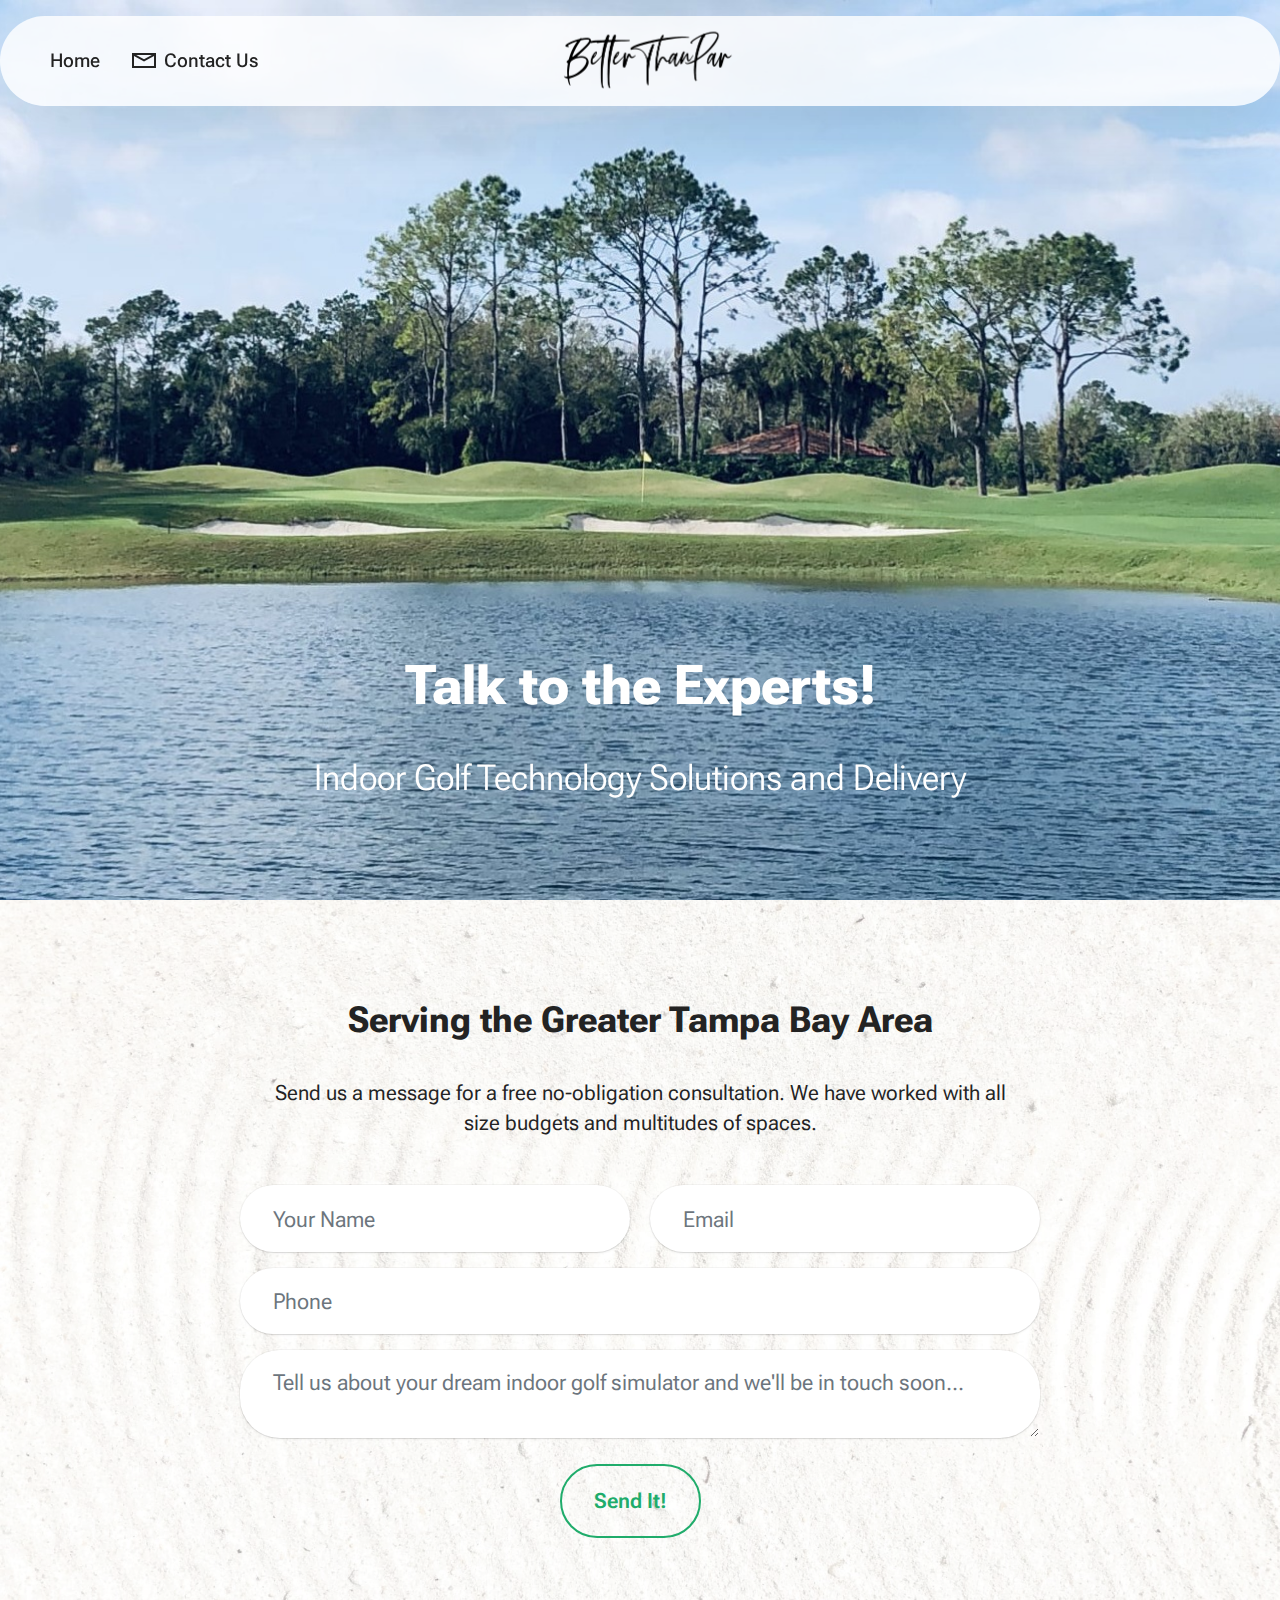
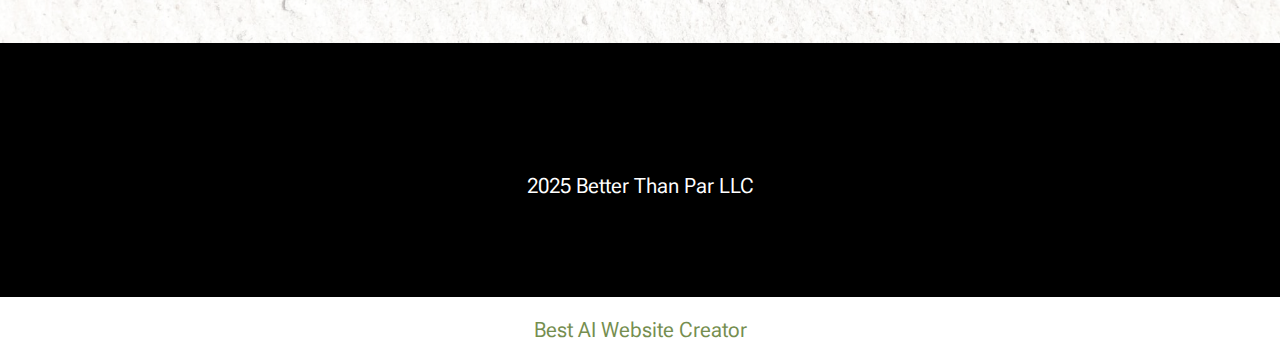
==== commit 4743cfb4: "Updated files to reference index.html" ====
--- a/contact.html
+++ b/contact.html
@@ -21,7 +21,7 @@
   <link rel="stylesheet" href="assets/theme/css/style.css">
   <link rel="preload" href="https://fonts.googleapis.com/css2?family=Roboto+Flex:wght@400;700&display=swap&display=swap" as="style" onload="this.onload=null;this.rel='stylesheet'">
   <noscript><link rel="stylesheet" href="https://fonts.googleapis.com/css2?family=Roboto+Flex:wght@400;700&display=swap&display=swap"></noscript>
-  <link rel="preload" as="style" href="assets/mobirise/css/mbr-additional.css?v=c75Her"><link rel="stylesheet" href="assets/mobirise/css/mbr-additional.css?v=c75Her" type="text/css">
+  <link rel="preload" as="style" href="assets/mobirise/css/mbr-additional.css?v=OhDH8W"><link rel="stylesheet" href="assets/mobirise/css/mbr-additional.css?v=OhDH8W" type="text/css">
 
   
   
@@ -51,7 +51,7 @@
 				</div>
 			</button>
 			<div class="collapse navbar-collapse" id="navbarSupportedContent">
-				<ul class="navbar-nav nav-dropdown nav-right" data-app-modern-menu="true"><li class="nav-item"><a class="nav-link link text-black text-primary display-4" href="home.html">Home</a></li><li class="nav-item">
+				<ul class="navbar-nav nav-dropdown nav-right" data-app-modern-menu="true"><li class="nav-item"><a class="nav-link link text-black text-primary display-4" href="index.html">Home</a></li><li class="nav-item">
 						<a class="nav-link link text-black text-primary show display-4" href="contact.html" aria-expanded="true"><span class="mobi-mbri mobi-mbri-letter mbr-iconfont mbr-iconfont-btn"></span>Contact Us</a>
 					</li></ul>
 				
@@ -92,7 +92,7 @@
         </div>
         <div class="row justify-content-center">
             <div class="col-lg-8 mx-auto mbr-form" data-form-type="formoid">
-                <form action="https://mobirise.eu/" method="POST" class="mbr-form form-with-styler" data-form-title="Form Name"><input type="hidden" name="email" data-form-email="true" value="NnfKIZng8q+R3IuXjdXAuqOkkMtvukvZ2O6ULPTrxK1SX6Y/irwTYycXg3bMmbTieixOzXZlwrq3YHe3JlpqDIPc9X9HZL3lWfccWP7Qi19u0Zz2ONsGq5+KUcdoSyyI">
+                <form action="https://mobirise.eu/" method="POST" class="mbr-form form-with-styler" data-form-title="Form Name"><input type="hidden" name="email" data-form-email="true" value="aZoqKo6uoouo7/VXyjmxw/pa/KyHpqecnGjYeCjD52Wyzqz+k8cFiUzbhWmwA+3MTd4CSuw/g/6Din1QNMVsAeXQaU6N5FEMNc1vhq+QOnRM9w1N4kHK2vTe39xeN4BU">
                     <div class="row">
                         <div hidden="hidden" data-form-alert="" class="alert alert-success col-12">Thanks for contacting us. We will be in touch soon!</div>
                         <div hidden="hidden" data-form-alert-danger="" class="alert alert-danger col-12">
@@ -136,7 +136,7 @@
             </div>
         </div>
     </div>
-</section><section class="display-7" style="padding: 0;align-items: center;justify-content: center;flex-wrap: wrap;    align-content: center;display: flex;position: relative;height: 4rem;"><a href="https://mobiri.se/3713695" style="flex: 1 1;height: 4rem;position: absolute;width: 100%;z-index: 1;"><img alt="" style="height: 4rem;" src="[data-uri]"></a><p style="margin: 0;text-align: center;" class="display-7">&#8204;</p><a style="z-index:1" href="https://mobirise.com/builder/ai-website-creator.html">AI Website Creator</a></section><script src="assets/bootstrap/js/bootstrap.bundle.min.js"></script>  <script src="assets/parallax/jarallax.js"></script>  <script src="assets/smoothscroll/smooth-scroll.js"></script>  <script src="assets/ytplayer/index.js"></script>  <script src="assets/dropdown/js/navbar-dropdown.js"></script>  <script src="assets/theme/js/script.js"></script>  <script src="assets/formoid/formoid.min.js"></script>  
+</section><section class="display-7" style="padding: 0;align-items: center;justify-content: center;flex-wrap: wrap;    align-content: center;display: flex;position: relative;height: 4rem;"><a href="https://mobiri.se/3713695" style="flex: 1 1;height: 4rem;position: absolute;width: 100%;z-index: 1;"><img alt="" style="height: 4rem;" src="[data-uri]"></a><p style="margin: 0;text-align: center;" class="display-7">&#8204;</p><a style="z-index:1" href="https://mobirise.com/builder/ai-website-creator.html">Best AI Website Creator</a></section><script src="assets/bootstrap/js/bootstrap.bundle.min.js"></script>  <script src="assets/parallax/jarallax.js"></script>  <script src="assets/smoothscroll/smooth-scroll.js"></script>  <script src="assets/ytplayer/index.js"></script>  <script src="assets/dropdown/js/navbar-dropdown.js"></script>  <script src="assets/theme/js/script.js"></script>  <script src="assets/formoid/formoid.min.js"></script>  
   
   
 </body>
--- a/assets/mobirise/css/mbr-additional.css
+++ b/assets/mobirise/css/mbr-additional.css
@@ -779,6 +779,709 @@
   .container-fluid {
     padding-left: 16px;
     padding-right: 16px;
+  }
+}
+.cid-uA6OdhuVDn {
+  display: flex;
+  background-image: url("../../../assets/images/img-2830-2000x1500.jpeg");
+}
+.cid-uA6OdhuVDn .mbr-overlay {
+  background-color: #000000;
+  opacity: 0.5;
+}
+@media (min-width: 768px) {
+  .cid-uA6OdhuVDn {
+    align-items: flex-end;
+  }
+  .cid-uA6OdhuVDn .row {
+    justify-content: center;
+  }
+  .cid-uA6OdhuVDn .content-wrap {
+    padding: 1rem 3rem;
+  }
+}
+@media (max-width: 991px) and (min-width: 768px) {
+  .cid-uA6OdhuVDn .content-wrap {
+    min-width: 50%;
+  }
+}
+@media (max-width: 767px) {
+  .cid-uA6OdhuVDn {
+    -webkit-align-items: center;
+    align-items: flex-end;
+  }
+  .cid-uA6OdhuVDn .mbr-row {
+    -webkit-justify-content: center;
+    justify-content: center;
+  }
+  .cid-uA6OdhuVDn .content-wrap {
+    width: 100%;
+  }
+}
+.cid-uA6OdhuVDn .mbr-section-title,
+.cid-uA6OdhuVDn .mbr-section-subtitle {
+  text-align: center;
+}
+.cid-uA6OdhuVDn .mbr-text,
+.cid-uA6OdhuVDn .mbr-section-btn {
+  text-align: center;
+}
+.cid-uA6OdwR4rg {
+  padding-top: 6rem;
+  padding-bottom: 6rem;
+  background-image: url("../../../assets/images/sand-curved-blownout5-2000x1500.jpg");
+}
+.cid-uA6OdwR4rg .mbr-overlay {
+  background-color: #ffffff;
+  opacity: 0.4;
+}
+.cid-uA6OdwR4rg form .mbr-section-btn {
+  text-align: center;
+  width: 100%;
+}
+.cid-uA6OdwR4rg form .mbr-section-btn .btn {
+  display: inline-flex;
+}
+@media (max-width: 991px) {
+  .cid-uA6OdwR4rg form .mbr-section-btn .btn {
+    width: 100%;
+  }
+}
+.cid-uA6OdwR4rg .content-head {
+  max-width: 800px;
+}
+.cid-uA6OdwR4rg .mbr-section-title {
+  text-align: center;
+}
+.cid-uA6OdyRvGj {
+  padding-top: 6rem;
+  padding-bottom: 6rem;
+  background-color: #000000;
+}
+.cid-uA6OdyRvGj .social-row {
+  display: flex;
+  justify-content: center;
+  align-items: center;
+  flex-wrap: wrap;
+}
+.cid-uA6OdyRvGj .social-row .soc-item {
+  margin: 8px;
+}
+.cid-uA6OdyRvGj .social-row .soc-item a:hover .mbr-iconfont,
+.cid-uA6OdyRvGj .social-row .soc-item a:focus .mbr-iconfont {
+  background-color: #ffffff;
+}
+.cid-uA6OdyRvGj .social-row .soc-item a .mbr-iconfont {
+  width: 72px;
+  height: 72px;
+  display: flex;
+  align-items: center;
+  justify-content: center;
+  border-radius: 100%;
+  font-size: 32px;
+  background-color: #edefeb;
+  color: #000000;
+  transition: all 0.3s ease-in-out;
+}
+.cid-uA6OdyRvGj .row-links {
+  width: 100%;
+  justify-content: center;
+}
+.cid-uA6OdyRvGj .header-menu {
+  list-style: none;
+  display: flex;
+  justify-content: center;
+  flex-wrap: wrap;
+  padding: 0;
+  margin-bottom: 0;
+}
+.cid-uA6OdyRvGj .header-menu li {
+  padding: 0 1rem 1rem 1rem;
+}
+.cid-uA6OdyRvGj .header-menu li p {
+  margin: 0;
+}
+.cid-uA6OdyRvGj .copyright {
+  margin-bottom: 0;
+  color: #ffffff;
+  text-align: center;
+}
+.cid-uA6OdyRvGj .mbr-section-title {
+  color: #ffffff;
+}
+.cid-uA6OdzVD1I {
+  z-index: 1000;
+  width: 100%;
+}
+.cid-uA6OdzVD1I .dropdown-item:before {
+  font-family: Moririse2 !important;
+  content: "\e966";
+  display: inline-block;
+  width: 0;
+  position: absolute;
+  left: 1rem;
+  top: 0.5rem;
+  margin-right: 0.5rem;
+  line-height: 1;
+  font-size: inherit;
+  vertical-align: middle;
+  text-align: center;
+  overflow: hidden;
+  transform: scale(0, 1);
+  transition: all 0.25s ease-in-out;
+}
+@media (max-width: 767px) {
+  .cid-uA6OdzVD1I .navbar-toggler {
+    transform: scale(0.8);
+  }
+}
+.cid-uA6OdzVD1I .navbar-nav {
+  margin: auto;
+  margin-left: 0;
+}
+@media (min-width: 992px) {
+  .cid-uA6OdzVD1I .navbar-nav {
+    max-width: 45%;
+  }
+}
+.cid-uA6OdzVD1I .navbar-nav .nav-item {
+  padding: 0 !important;
+  transition: .3s all !important;
+}
+.cid-uA6OdzVD1I .navbar-nav .nav-item .nav-link {
+  padding: 16px !important;
+  margin: 0 !important;
+  border-radius: 1rem !important;
+  transition: .3s all !important;
+}
+.cid-uA6OdzVD1I .navbar-nav .nav-item .nav-link:hover {
+  background-color: rgba(27, 31, 10, 0.06);
+}
+.cid-uA6OdzVD1I .navbar-nav .open .nav-link::after {
+  transform: rotate(180deg);
+}
+@media (min-width: 992px) {
+  .cid-uA6OdzVD1I .navbar-nav .open .nav-link::before {
+    content: "";
+    width: 100%;
+    height: 20px;
+    top: 100%;
+    background: transparent;
+    position: absolute;
+  }
+}
+.cid-uA6OdzVD1I .navbar-nav .dropdown-item {
+  padding: 12px !important;
+  border-radius: 0.5rem !important;
+  margin: 0 8px !important;
+  transition: .3s all !important;
+}
+.cid-uA6OdzVD1I .navbar-nav .dropdown-item:hover {
+  background-color: rgba(27, 31, 10, 0.06);
+}
+@media (min-width: 992px) {
+  .cid-uA6OdzVD1I .navbar-nav {
+    padding-left: 1.5rem;
+  }
+}
+.cid-uA6OdzVD1I .navbar-logo {
+  padding-left: 1rem;
+  margin: 0 !important;
+}
+@media (min-width: 992px) {
+  .cid-uA6OdzVD1I .navbar-logo {
+    position: absolute;
+    left: 50%;
+    top: 50%;
+    transform: translate(-50%, -50%);
+  }
+}
+@media (max-width: 767px) {
+  .cid-uA6OdzVD1I .navbar-logo {
+    padding-left: 1rem;
+  }
+}
+.cid-uA6OdzVD1I .navbar-brand {
+  flex-shrink: 0;
+  align-items: center;
+  margin-right: 0;
+  padding: 10px 0;
+  transition: all 0.3s;
+  word-break: break-word;
+  z-index: 1;
+}
+.cid-uA6OdzVD1I .navbar-brand img {
+  max-width: 100%;
+  max-height: 100%;
+  border-radius: 0px !important;
+}
+.cid-uA6OdzVD1I .navbar-brand .navbar-caption {
+  line-height: inherit !important;
+}
+.cid-uA6OdzVD1I .navbar-brand .navbar-logo a {
+  outline: none;
+}
+.cid-uA6OdzVD1I .nav-link {
+  width: fit-content;
+  position: relative;
+}
+.cid-uA6OdzVD1I .navbar-caption {
+  padding-left: 2rem;
+  padding-right: .5rem;
+}
+@media (max-width: 767px) {
+  .cid-uA6OdzVD1I .navbar-caption {
+    padding-left: 1rem;
+  }
+}
+@media (max-width: 767px) {
+  .cid-uA6OdzVD1I .nav-dropdown {
+    padding-bottom: 0.5rem;
+  }
+}
+.cid-uA6OdzVD1I .nav-dropdown .link.dropdown-toggle::after {
+  margin-left: 0.5rem;
+  margin-top: 0.2rem;
+  transition: .3s all;
+}
+.cid-uA6OdzVD1I .container {
+  display: flex;
+  height: 90px;
+  position: relative;
+  padding: 0.5rem 0.6rem;
+  flex-wrap: nowrap;
+  background: rgba(255, 255, 255, 0.8) !important;
+  left: 0;
+  right: 0;
+  -webkit-box-pack: justify;
+  -ms-flex-pack: justify;
+  justify-content: flex-end;
+  -webkit-box-align: center;
+  -webkit-align-items: center;
+  -ms-flex-align: center;
+  align-items: center;
+  border-radius: 100vw;
+  margin-top: 1rem;
+  background-color: #ffffff;
+  box-shadow: 0 30px 60px 0 rgba(27, 31, 10, 0.08);
+}
+@media (max-width: 992px) {
+  .cid-uA6OdzVD1I .container {
+    padding-right: 2rem;
+  }
+}
+@media (max-width: 767px) {
+  .cid-uA6OdzVD1I .container {
+    width: 95%;
+    height: 56px !important;
+    padding-right: 1rem;
+    margin-top: 0rem;
+  }
+}
+.cid-uA6OdzVD1I .iconfont-wrapper {
+  color: #000000 !important;
+  font-size: 1.5rem;
+  padding-right: 0.5rem;
+}
+.cid-uA6OdzVD1I .dropdown-menu {
+  flex-wrap: wrap;
+  flex-direction: column;
+  max-width: 100%;
+  padding: 12px 4px !important;
+  border-radius: 1.5rem;
+  transition: .3s all !important;
+  min-width: auto;
+  background: #ffffff;
+  background: rgba(255, 255, 255, 0.8) !important;
+}
+.cid-uA6OdzVD1I .nav-item:focus,
+.cid-uA6OdzVD1I .nav-link:focus {
+  outline: none;
+}
+.cid-uA6OdzVD1I .dropdown .dropdown-menu .dropdown-item {
+  width: auto;
+  transition: all 0.25s ease-in-out;
+}
+.cid-uA6OdzVD1I .dropdown .dropdown-menu .dropdown-item::after {
+  right: 0.5rem;
+}
+.cid-uA6OdzVD1I .dropdown .dropdown-menu .dropdown-item .mbr-iconfont {
+  margin-right: 0.5rem;
+  vertical-align: sub;
+}
+.cid-uA6OdzVD1I .dropdown .dropdown-menu .dropdown-item .mbr-iconfont:before {
+  display: inline-block;
+  transform: scale(1, 1);
+  transition: all 0.25s ease-in-out;
+}
+.cid-uA6OdzVD1I .collapsed .dropdown-menu .dropdown-item:before {
+  display: none;
+}
+.cid-uA6OdzVD1I .collapsed .dropdown .dropdown-menu .dropdown-item {
+  padding: 0.235em 1.5em 0.235em 1.5em !important;
+  transition: none;
+  margin: 0 !important;
+}
+.cid-uA6OdzVD1I .navbar {
+  min-height: 90px;
+  transition: all 0.3s;
+  border-bottom: 1px solid transparent;
+  background: transparent !important;
+  padding: 0 !important;
+  border: none !important;
+  box-shadow: none !important;
+  border-radius: 0 !important;
+}
+.cid-uA6OdzVD1I .navbar.opened {
+  transition: all 0.3s;
+}
+.cid-uA6OdzVD1I .navbar .dropdown-item {
+  padding: 0.5rem 1.8rem;
+}
+.cid-uA6OdzVD1I .navbar .navbar-logo img {
+  width: auto;
+}
+.cid-uA6OdzVD1I .navbar .navbar-collapse {
+  justify-content: flex-end;
+}
+.cid-uA6OdzVD1I .navbar.collapsed {
+  justify-content: center;
+}
+.cid-uA6OdzVD1I .navbar.collapsed .nav-item .nav-link::before {
+  display: none;
+}
+.cid-uA6OdzVD1I .navbar.collapsed.opened .dropdown-menu {
+  top: 0;
+}
+@media (min-width: 992px) {
+  .cid-uA6OdzVD1I .navbar.collapsed.opened:not(.navbar-short) .navbar-collapse {
+    max-height: calc(98.5vh - 3.8rem);
+  }
+}
+.cid-uA6OdzVD1I .navbar.collapsed .dropdown-menu .dropdown-submenu {
+  left: 0 !important;
+}
+.cid-uA6OdzVD1I .navbar.collapsed .dropdown-menu .dropdown-item:after {
+  right: auto;
+}
+.cid-uA6OdzVD1I .navbar.collapsed .dropdown-menu .dropdown-toggle[data-toggle="dropdown-submenu"]:after {
+  margin-left: 0.5rem;
+  margin-top: 0.2rem;
+  border-top: 0.35em solid;
+  border-right: 0.35em solid transparent;
+  border-left: 0.35em solid transparent;
+  border-bottom: 0;
+  top: 41%;
+}
+.cid-uA6OdzVD1I .navbar.collapsed ul.navbar-nav li {
+  margin: auto;
+}
+.cid-uA6OdzVD1I .navbar.collapsed .dropdown-menu .dropdown-item {
+  padding: 0.25rem 1.5rem;
+  text-align: center;
+}
+.cid-uA6OdzVD1I .navbar.collapsed .icons-menu {
+  padding-left: 0;
+  padding-right: 0;
+  padding-top: 0.5rem;
+  padding-bottom: 0.5rem;
+}
+@media (max-width: 767px) {
+  .cid-uA6OdzVD1I .navbar {
+    min-height: 72px;
+  }
+  .cid-uA6OdzVD1I .navbar .navbar-logo img {
+    height: 2rem !important;
+  }
+}
+@media (max-width: 991px) {
+  .cid-uA6OdzVD1I .navbar .nav-item .nav-link::before {
+    display: none;
+  }
+  .cid-uA6OdzVD1I .navbar.opened .dropdown-menu {
+    top: 0;
+  }
+  .cid-uA6OdzVD1I .navbar .dropdown-menu .dropdown-submenu {
+    left: 0 !important;
+  }
+  .cid-uA6OdzVD1I .navbar .dropdown-menu .dropdown-item:after {
+    right: auto;
+  }
+  .cid-uA6OdzVD1I .navbar .dropdown-menu .dropdown-toggle[data-toggle="dropdown-submenu"]:after {
+    margin-left: 0.5rem;
+    margin-top: 0.2rem;
+    border-top: 0.35em solid;
+    border-right: 0.35em solid transparent;
+    border-left: 0.35em solid transparent;
+    border-bottom: 0;
+    top: 40%;
+  }
+  .cid-uA6OdzVD1I .navbar .dropdown-menu .dropdown-item {
+    padding: 0.25rem 1.5rem !important;
+    text-align: center;
+  }
+  .cid-uA6OdzVD1I .navbar .navbar-brand {
+    flex-shrink: initial;
+    flex-basis: auto;
+    word-break: break-word;
+    padding-right: 10px;
+  }
+  .cid-uA6OdzVD1I .navbar .navbar-toggler {
+    flex-basis: auto;
+  }
+  .cid-uA6OdzVD1I .navbar .icons-menu {
+    padding-left: 0;
+    padding-top: 0.5rem;
+    padding-bottom: 0.5rem;
+  }
+}
+.cid-uA6OdzVD1I .navbar.navbar-short .navbar-logo img {
+  height: 2rem;
+}
+.cid-uA6OdzVD1I .dropdown-item.active,
+.cid-uA6OdzVD1I .dropdown-item:active {
+  background-color: transparent;
+}
+.cid-uA6OdzVD1I .navbar-expand-lg .navbar-nav .nav-link {
+  padding: 0;
+}
+.cid-uA6OdzVD1I .nav-dropdown .link.dropdown-toggle {
+  margin-right: 1.667em;
+}
+.cid-uA6OdzVD1I .nav-dropdown .link.dropdown-toggle[aria-expanded="true"] {
+  margin-right: 0;
+  padding: 0.667em 1.667em;
+}
+.cid-uA6OdzVD1I .navbar.navbar-expand-lg .dropdown .dropdown-menu {
+  background: #ffffff;
+}
+.cid-uA6OdzVD1I .navbar.navbar-expand-lg .dropdown .dropdown-menu .dropdown-submenu {
+  margin: 0;
+  left: 105%;
+  transform: none;
+  top: -12px;
+}
+.cid-uA6OdzVD1I .navbar .dropdown.open > .dropdown-menu {
+  display: flex;
+}
+.cid-uA6OdzVD1I ul.navbar-nav {
+  flex-wrap: wrap;
+}
+.cid-uA6OdzVD1I .navbar-buttons {
+  text-align: center;
+  min-width: 140px;
+}
+@media (max-width: 992px) {
+  .cid-uA6OdzVD1I .navbar-buttons {
+    text-align: left;
+  }
+}
+.cid-uA6OdzVD1I button.navbar-toggler {
+  outline: none;
+  width: 31px;
+  height: 20px;
+  cursor: pointer;
+  transition: all 0.2s;
+  position: relative;
+  align-self: center;
+}
+.cid-uA6OdzVD1I button.navbar-toggler .hamburger span {
+  position: absolute;
+  right: 0;
+  width: 30px;
+  height: 2px;
+  border-right: 5px;
+  background-color: #000000;
+}
+.cid-uA6OdzVD1I button.navbar-toggler .hamburger span:nth-child(1) {
+  top: 0;
+  transition: all 0.2s;
+}
+.cid-uA6OdzVD1I button.navbar-toggler .hamburger span:nth-child(2) {
+  top: 8px;
+  transition: all 0.15s;
+}
+.cid-uA6OdzVD1I button.navbar-toggler .hamburger span:nth-child(3) {
+  top: 8px;
+  transition: all 0.15s;
+}
+.cid-uA6OdzVD1I button.navbar-toggler .hamburger span:nth-child(4) {
+  top: 16px;
+  transition: all 0.2s;
+}
+.cid-uA6OdzVD1I nav.opened .hamburger span:nth-child(1) {
+  top: 8px;
+  width: 0;
+  opacity: 0;
+  right: 50%;
+  transition: all 0.2s;
+}
+.cid-uA6OdzVD1I nav.opened .hamburger span:nth-child(2) {
+  transform: rotate(45deg);
+  transition: all 0.25s;
+}
+.cid-uA6OdzVD1I nav.opened .hamburger span:nth-child(3) {
+  transform: rotate(-45deg);
+  transition: all 0.25s;
+}
+.cid-uA6OdzVD1I nav.opened .hamburger span:nth-child(4) {
+  top: 8px;
+  width: 0;
+  opacity: 0;
+  right: 50%;
+  transition: all 0.2s;
+}
+.cid-uA6OdzVD1I .navbar-dropdown {
+  padding: 0 1rem;
+}
+.cid-uA6OdzVD1I a.nav-link {
+  display: flex;
+  align-items: center;
+  justify-content: center;
+}
+.cid-uA6OdzVD1I .icons-menu {
+  flex-wrap: nowrap;
+  display: flex;
+  justify-content: center;
+  padding-left: 1rem;
+  padding-right: 1rem;
+  padding-top: 0.3rem;
+  text-align: center;
+}
+@media (max-width: 992px) {
+  .cid-uA6OdzVD1I .icons-menu {
+    justify-content: flex-start;
+    margin-bottom: .5rem;
+  }
+}
+@media screen and (-ms-high-contrast: active), (-ms-high-contrast: none) {
+  .cid-uA6OdzVD1I .navbar {
+    height: 70px;
+  }
+  .cid-uA6OdzVD1I .navbar.opened {
+    height: auto;
+  }
+  .cid-uA6OdzVD1I .nav-item .nav-link:hover::before {
+    width: 175%;
+    max-width: calc(100% + 2rem);
+    left: -1rem;
+  }
+}
+.cid-uA6OdzVD1I .navbar .dropdown > .dropdown-menu {
+  display: none;
+  width: max-content;
+  max-width: 500px !important;
+  transform: translateX(-50%);
+  top: calc(100% + 20px);
+  left: 50%;
+}
+.cid-uA6OdzVD1I .navbar .dropdown > .dropdown-menu .dropdown-item {
+  line-height: 1 !important;
+}
+.cid-uA6OdzVD1I .navbar .dropdown > .dropdown-menu .dropdown .dropdown-item {
+  align-items: center;
+  display: flex;
+  height: max-content !important;
+  min-height: max-content !important;
+}
+.cid-uA6OdzVD1I .navbar .dropdown > .dropdown-menu .dropdown .dropdown-item::after {
+  display: inline-block;
+  position: static;
+  margin-left: 0.5rem;
+  margin-top: 0;
+  margin-right: 0;
+  margin-bottom: 0;
+  transition: .3s all;
+  transform: rotate(-90deg);
+}
+.cid-uA6OdzVD1I .navbar .dropdown > .dropdown-menu .dropdown.open .dropdown-item::after {
+  transform: rotate(0deg);
+}
+.cid-uA6OdzVD1I .mbr-section-btn {
+  margin: -0.6rem -0.6rem;
+}
+.cid-uA6OdzVD1I .navbar-toggler {
+  margin-left: 12px;
+  margin-right: 8px;
+  order: 1000;
+}
+@media (max-width: 991px) {
+  .cid-uA6OdzVD1I .navbar-brand {
+    margin-right: auto;
+  }
+  .cid-uA6OdzVD1I .navbar-collapse {
+    z-index: -1 !important;
+    position: absolute;
+    top: 110%;
+    left: 0;
+    width: 100%;
+    padding: 1rem;
+    border-radius: 1.5rem;
+    background: #ffffff;
+    opacity: 1;
+    border-color: rgba(255, 255, 255, 0.8) !important;
+    background: rgba(255, 255, 255, 0.8) !important;
+    backdrop-filter: blur(8px);
+  }
+  .cid-uA6OdzVD1I .navbar-nav .nav-item .nav-link::after {
+    margin-left: 10px;
+  }
+  .cid-uA6OdzVD1I .navbar-nav .dropdown-item:hover {
+    background-color: rgba(27, 31, 10, 0.06);
+  }
+  .cid-uA6OdzVD1I .navbar .dropdown > .dropdown-menu {
+    max-width: 100% !important;
+    transform: translateX(0);
+    top: 10px;
+    left: 0;
+    padding: 8px !important;
+    border-radius: 1rem;
+    background-color: rgba(27, 31, 10, 0.04) !important;
+  }
+  .cid-uA6OdzVD1I .navbar .dropdown > .dropdown-menu .dropdown-item {
+    padding: 8px !important;
+    line-height: 1 !important;
+    margin-bottom: 4px !important;
+  }
+  .cid-uA6OdzVD1I .navbar .dropdown > .dropdown-menu .dropdown .dropdown-item {
+    align-items: center;
+    display: flex;
+    height: max-content !important;
+    min-height: max-content !important;
+  }
+  .cid-uA6OdzVD1I .navbar .dropdown > .dropdown-menu .dropdown .dropdown-item::after {
+    display: inline-block;
+    position: static;
+    margin-left: 0.5rem;
+    margin-top: 0;
+    margin-right: 0;
+    margin-bottom: 0;
+    transition: .3s all;
+    transform: rotate(0deg);
+  }
+  .cid-uA6OdzVD1I .navbar .dropdown > .dropdown-menu .dropdown.open .dropdown-item::after {
+    transform: rotate(180deg);
+  }
+  .cid-uA6OdzVD1I .navbar .dropdown > .dropdown-menu .dropdown-submenu {
+    position: static;
+    width: 100%;
+    max-width: 100% !important;
+    transform: translateX(0) !important;
+    top: 0;
+    left: 0;
+    padding: 8px !important;
+    border-radius: 1rem;
+    background-color: rgba(27, 31, 10, 0.04) !important;
+  }
+  .cid-uA6OdzVD1I .navbar .dropdown.open > .dropdown-menu {
+    display: flex !important;
+    flex-direction: column;
+    align-items: flex-start;
+  }
+}
+@media (max-width: 575px) {
+  .cid-uA6OdzVD1I .navbar-collapse {
+    padding: 1rem;
   }
 }
 .cid-uA6DxbybsC {
@@ -1564,706 +2267,3 @@
     padding: 1rem;
   }
 }
-.cid-uA6OdhuVDn {
-  display: flex;
-  background-image: url("../../../assets/images/img-2830-2000x1500.jpeg");
-}
-.cid-uA6OdhuVDn .mbr-overlay {
-  background-color: #000000;
-  opacity: 0.5;
-}
-@media (min-width: 768px) {
-  .cid-uA6OdhuVDn {
-    align-items: flex-end;
-  }
-  .cid-uA6OdhuVDn .row {
-    justify-content: center;
-  }
-  .cid-uA6OdhuVDn .content-wrap {
-    padding: 1rem 3rem;
-  }
-}
-@media (max-width: 991px) and (min-width: 768px) {
-  .cid-uA6OdhuVDn .content-wrap {
-    min-width: 50%;
-  }
-}
-@media (max-width: 767px) {
-  .cid-uA6OdhuVDn {
-    -webkit-align-items: center;
-    align-items: flex-end;
-  }
-  .cid-uA6OdhuVDn .mbr-row {
-    -webkit-justify-content: center;
-    justify-content: center;
-  }
-  .cid-uA6OdhuVDn .content-wrap {
-    width: 100%;
-  }
-}
-.cid-uA6OdhuVDn .mbr-section-title,
-.cid-uA6OdhuVDn .mbr-section-subtitle {
-  text-align: center;
-}
-.cid-uA6OdhuVDn .mbr-text,
-.cid-uA6OdhuVDn .mbr-section-btn {
-  text-align: center;
-}
-.cid-uA6OdwR4rg {
-  padding-top: 6rem;
-  padding-bottom: 6rem;
-  background-image: url("../../../assets/images/sand-curved-blownout5-2000x1500.jpg");
-}
-.cid-uA6OdwR4rg .mbr-overlay {
-  background-color: #ffffff;
-  opacity: 0.4;
-}
-.cid-uA6OdwR4rg form .mbr-section-btn {
-  text-align: center;
-  width: 100%;
-}
-.cid-uA6OdwR4rg form .mbr-section-btn .btn {
-  display: inline-flex;
-}
-@media (max-width: 991px) {
-  .cid-uA6OdwR4rg form .mbr-section-btn .btn {
-    width: 100%;
-  }
-}
-.cid-uA6OdwR4rg .content-head {
-  max-width: 800px;
-}
-.cid-uA6OdwR4rg .mbr-section-title {
-  text-align: center;
-}
-.cid-uA6OdyRvGj {
-  padding-top: 6rem;
-  padding-bottom: 6rem;
-  background-color: #000000;
-}
-.cid-uA6OdyRvGj .social-row {
-  display: flex;
-  justify-content: center;
-  align-items: center;
-  flex-wrap: wrap;
-}
-.cid-uA6OdyRvGj .social-row .soc-item {
-  margin: 8px;
-}
-.cid-uA6OdyRvGj .social-row .soc-item a:hover .mbr-iconfont,
-.cid-uA6OdyRvGj .social-row .soc-item a:focus .mbr-iconfont {
-  background-color: #ffffff;
-}
-.cid-uA6OdyRvGj .social-row .soc-item a .mbr-iconfont {
-  width: 72px;
-  height: 72px;
-  display: flex;
-  align-items: center;
-  justify-content: center;
-  border-radius: 100%;
-  font-size: 32px;
-  background-color: #edefeb;
-  color: #000000;
-  transition: all 0.3s ease-in-out;
-}
-.cid-uA6OdyRvGj .row-links {
-  width: 100%;
-  justify-content: center;
-}
-.cid-uA6OdyRvGj .header-menu {
-  list-style: none;
-  display: flex;
-  justify-content: center;
-  flex-wrap: wrap;
-  padding: 0;
-  margin-bottom: 0;
-}
-.cid-uA6OdyRvGj .header-menu li {
-  padding: 0 1rem 1rem 1rem;
-}
-.cid-uA6OdyRvGj .header-menu li p {
-  margin: 0;
-}
-.cid-uA6OdyRvGj .copyright {
-  margin-bottom: 0;
-  color: #ffffff;
-  text-align: center;
-}
-.cid-uA6OdyRvGj .mbr-section-title {
-  color: #ffffff;
-}
-.cid-uA6OdzVD1I {
-  z-index: 1000;
-  width: 100%;
-}
-.cid-uA6OdzVD1I .dropdown-item:before {
-  font-family: Moririse2 !important;
-  content: "\e966";
-  display: inline-block;
-  width: 0;
-  position: absolute;
-  left: 1rem;
-  top: 0.5rem;
-  margin-right: 0.5rem;
-  line-height: 1;
-  font-size: inherit;
-  vertical-align: middle;
-  text-align: center;
-  overflow: hidden;
-  transform: scale(0, 1);
-  transition: all 0.25s ease-in-out;
-}
-@media (max-width: 767px) {
-  .cid-uA6OdzVD1I .navbar-toggler {
-    transform: scale(0.8);
-  }
-}
-.cid-uA6OdzVD1I .navbar-nav {
-  margin: auto;
-  margin-left: 0;
-}
-@media (min-width: 992px) {
-  .cid-uA6OdzVD1I .navbar-nav {
-    max-width: 45%;
-  }
-}
-.cid-uA6OdzVD1I .navbar-nav .nav-item {
-  padding: 0 !important;
-  transition: .3s all !important;
-}
-.cid-uA6OdzVD1I .navbar-nav .nav-item .nav-link {
-  padding: 16px !important;
-  margin: 0 !important;
-  border-radius: 1rem !important;
-  transition: .3s all !important;
-}
-.cid-uA6OdzVD1I .navbar-nav .nav-item .nav-link:hover {
-  background-color: rgba(27, 31, 10, 0.06);
-}
-.cid-uA6OdzVD1I .navbar-nav .open .nav-link::after {
-  transform: rotate(180deg);
-}
-@media (min-width: 992px) {
-  .cid-uA6OdzVD1I .navbar-nav .open .nav-link::before {
-    content: "";
-    width: 100%;
-    height: 20px;
-    top: 100%;
-    background: transparent;
-    position: absolute;
-  }
-}
-.cid-uA6OdzVD1I .navbar-nav .dropdown-item {
-  padding: 12px !important;
-  border-radius: 0.5rem !important;
-  margin: 0 8px !important;
-  transition: .3s all !important;
-}
-.cid-uA6OdzVD1I .navbar-nav .dropdown-item:hover {
-  background-color: rgba(27, 31, 10, 0.06);
-}
-@media (min-width: 992px) {
-  .cid-uA6OdzVD1I .navbar-nav {
-    padding-left: 1.5rem;
-  }
-}
-.cid-uA6OdzVD1I .navbar-logo {
-  padding-left: 1rem;
-  margin: 0 !important;
-}
-@media (min-width: 992px) {
-  .cid-uA6OdzVD1I .navbar-logo {
-    position: absolute;
-    left: 50%;
-    top: 50%;
-    transform: translate(-50%, -50%);
-  }
-}
-@media (max-width: 767px) {
-  .cid-uA6OdzVD1I .navbar-logo {
-    padding-left: 1rem;
-  }
-}
-.cid-uA6OdzVD1I .navbar-brand {
-  flex-shrink: 0;
-  align-items: center;
-  margin-right: 0;
-  padding: 10px 0;
-  transition: all 0.3s;
-  word-break: break-word;
-  z-index: 1;
-}
-.cid-uA6OdzVD1I .navbar-brand img {
-  max-width: 100%;
-  max-height: 100%;
-  border-radius: 0px !important;
-}
-.cid-uA6OdzVD1I .navbar-brand .navbar-caption {
-  line-height: inherit !important;
-}
-.cid-uA6OdzVD1I .navbar-brand .navbar-logo a {
-  outline: none;
-}
-.cid-uA6OdzVD1I .nav-link {
-  width: fit-content;
-  position: relative;
-}
-.cid-uA6OdzVD1I .navbar-caption {
-  padding-left: 2rem;
-  padding-right: .5rem;
-}
-@media (max-width: 767px) {
-  .cid-uA6OdzVD1I .navbar-caption {
-    padding-left: 1rem;
-  }
-}
-@media (max-width: 767px) {
-  .cid-uA6OdzVD1I .nav-dropdown {
-    padding-bottom: 0.5rem;
-  }
-}
-.cid-uA6OdzVD1I .nav-dropdown .link.dropdown-toggle::after {
-  margin-left: 0.5rem;
-  margin-top: 0.2rem;
-  transition: .3s all;
-}
-.cid-uA6OdzVD1I .container {
-  display: flex;
-  height: 90px;
-  position: relative;
-  padding: 0.5rem 0.6rem;
-  flex-wrap: nowrap;
-  background: rgba(255, 255, 255, 0.8) !important;
-  left: 0;
-  right: 0;
-  -webkit-box-pack: justify;
-  -ms-flex-pack: justify;
-  justify-content: flex-end;
-  -webkit-box-align: center;
-  -webkit-align-items: center;
-  -ms-flex-align: center;
-  align-items: center;
-  border-radius: 100vw;
-  margin-top: 1rem;
-  background-color: #ffffff;
-  box-shadow: 0 30px 60px 0 rgba(27, 31, 10, 0.08);
-}
-@media (max-width: 992px) {
-  .cid-uA6OdzVD1I .container {
-    padding-right: 2rem;
-  }
-}
-@media (max-width: 767px) {
-  .cid-uA6OdzVD1I .container {
-    width: 95%;
-    height: 56px !important;
-    padding-right: 1rem;
-    margin-top: 0rem;
-  }
-}
-.cid-uA6OdzVD1I .iconfont-wrapper {
-  color: #000000 !important;
-  font-size: 1.5rem;
-  padding-right: 0.5rem;
-}
-.cid-uA6OdzVD1I .dropdown-menu {
-  flex-wrap: wrap;
-  flex-direction: column;
-  max-width: 100%;
-  padding: 12px 4px !important;
-  border-radius: 1.5rem;
-  transition: .3s all !important;
-  min-width: auto;
-  background: #ffffff;
-  background: rgba(255, 255, 255, 0.8) !important;
-}
-.cid-uA6OdzVD1I .nav-item:focus,
-.cid-uA6OdzVD1I .nav-link:focus {
-  outline: none;
-}
-.cid-uA6OdzVD1I .dropdown .dropdown-menu .dropdown-item {
-  width: auto;
-  transition: all 0.25s ease-in-out;
-}
-.cid-uA6OdzVD1I .dropdown .dropdown-menu .dropdown-item::after {
-  right: 0.5rem;
-}
-.cid-uA6OdzVD1I .dropdown .dropdown-menu .dropdown-item .mbr-iconfont {
-  margin-right: 0.5rem;
-  vertical-align: sub;
-}
-.cid-uA6OdzVD1I .dropdown .dropdown-menu .dropdown-item .mbr-iconfont:before {
-  display: inline-block;
-  transform: scale(1, 1);
-  transition: all 0.25s ease-in-out;
-}
-.cid-uA6OdzVD1I .collapsed .dropdown-menu .dropdown-item:before {
-  display: none;
-}
-.cid-uA6OdzVD1I .collapsed .dropdown .dropdown-menu .dropdown-item {
-  padding: 0.235em 1.5em 0.235em 1.5em !important;
-  transition: none;
-  margin: 0 !important;
-}
-.cid-uA6OdzVD1I .navbar {
-  min-height: 90px;
-  transition: all 0.3s;
-  border-bottom: 1px solid transparent;
-  background: transparent !important;
-  padding: 0 !important;
-  border: none !important;
-  box-shadow: none !important;
-  border-radius: 0 !important;
-}
-.cid-uA6OdzVD1I .navbar.opened {
-  transition: all 0.3s;
-}
-.cid-uA6OdzVD1I .navbar .dropdown-item {
-  padding: 0.5rem 1.8rem;
-}
-.cid-uA6OdzVD1I .navbar .navbar-logo img {
-  width: auto;
-}
-.cid-uA6OdzVD1I .navbar .navbar-collapse {
-  justify-content: flex-end;
-}
-.cid-uA6OdzVD1I .navbar.collapsed {
-  justify-content: center;
-}
-.cid-uA6OdzVD1I .navbar.collapsed .nav-item .nav-link::before {
-  display: none;
-}
-.cid-uA6OdzVD1I .navbar.collapsed.opened .dropdown-menu {
-  top: 0;
-}
-@media (min-width: 992px) {
-  .cid-uA6OdzVD1I .navbar.collapsed.opened:not(.navbar-short) .navbar-collapse {
-    max-height: calc(98.5vh - 3.8rem);
-  }
-}
-.cid-uA6OdzVD1I .navbar.collapsed .dropdown-menu .dropdown-submenu {
-  left: 0 !important;
-}
-.cid-uA6OdzVD1I .navbar.collapsed .dropdown-menu .dropdown-item:after {
-  right: auto;
-}
-.cid-uA6OdzVD1I .navbar.collapsed .dropdown-menu .dropdown-toggle[data-toggle="dropdown-submenu"]:after {
-  margin-left: 0.5rem;
-  margin-top: 0.2rem;
-  border-top: 0.35em solid;
-  border-right: 0.35em solid transparent;
-  border-left: 0.35em solid transparent;
-  border-bottom: 0;
-  top: 41%;
-}
-.cid-uA6OdzVD1I .navbar.collapsed ul.navbar-nav li {
-  margin: auto;
-}
-.cid-uA6OdzVD1I .navbar.collapsed .dropdown-menu .dropdown-item {
-  padding: 0.25rem 1.5rem;
-  text-align: center;
-}
-.cid-uA6OdzVD1I .navbar.collapsed .icons-menu {
-  padding-left: 0;
-  padding-right: 0;
-  padding-top: 0.5rem;
-  padding-bottom: 0.5rem;
-}
-@media (max-width: 767px) {
-  .cid-uA6OdzVD1I .navbar {
-    min-height: 72px;
-  }
-  .cid-uA6OdzVD1I .navbar .navbar-logo img {
-    height: 2rem !important;
-  }
-}
-@media (max-width: 991px) {
-  .cid-uA6OdzVD1I .navbar .nav-item .nav-link::before {
-    display: none;
-  }
-  .cid-uA6OdzVD1I .navbar.opened .dropdown-menu {
-    top: 0;
-  }
-  .cid-uA6OdzVD1I .navbar .dropdown-menu .dropdown-submenu {
-    left: 0 !important;
-  }
-  .cid-uA6OdzVD1I .navbar .dropdown-menu .dropdown-item:after {
-    right: auto;
-  }
-  .cid-uA6OdzVD1I .navbar .dropdown-menu .dropdown-toggle[data-toggle="dropdown-submenu"]:after {
-    margin-left: 0.5rem;
-    margin-top: 0.2rem;
-    border-top: 0.35em solid;
-    border-right: 0.35em solid transparent;
-    border-left: 0.35em solid transparent;
-    border-bottom: 0;
-    top: 40%;
-  }
-  .cid-uA6OdzVD1I .navbar .dropdown-menu .dropdown-item {
-    padding: 0.25rem 1.5rem !important;
-    text-align: center;
-  }
-  .cid-uA6OdzVD1I .navbar .navbar-brand {
-    flex-shrink: initial;
-    flex-basis: auto;
-    word-break: break-word;
-    padding-right: 10px;
-  }
-  .cid-uA6OdzVD1I .navbar .navbar-toggler {
-    flex-basis: auto;
-  }
-  .cid-uA6OdzVD1I .navbar .icons-menu {
-    padding-left: 0;
-    padding-top: 0.5rem;
-    padding-bottom: 0.5rem;
-  }
-}
-.cid-uA6OdzVD1I .navbar.navbar-short .navbar-logo img {
-  height: 2rem;
-}
-.cid-uA6OdzVD1I .dropdown-item.active,
-.cid-uA6OdzVD1I .dropdown-item:active {
-  background-color: transparent;
-}
-.cid-uA6OdzVD1I .navbar-expand-lg .navbar-nav .nav-link {
-  padding: 0;
-}
-.cid-uA6OdzVD1I .nav-dropdown .link.dropdown-toggle {
-  margin-right: 1.667em;
-}
-.cid-uA6OdzVD1I .nav-dropdown .link.dropdown-toggle[aria-expanded="true"] {
-  margin-right: 0;
-  padding: 0.667em 1.667em;
-}
-.cid-uA6OdzVD1I .navbar.navbar-expand-lg .dropdown .dropdown-menu {
-  background: #ffffff;
-}
-.cid-uA6OdzVD1I .navbar.navbar-expand-lg .dropdown .dropdown-menu .dropdown-submenu {
-  margin: 0;
-  left: 105%;
-  transform: none;
-  top: -12px;
-}
-.cid-uA6OdzVD1I .navbar .dropdown.open > .dropdown-menu {
-  display: flex;
-}
-.cid-uA6OdzVD1I ul.navbar-nav {
-  flex-wrap: wrap;
-}
-.cid-uA6OdzVD1I .navbar-buttons {
-  text-align: center;
-  min-width: 140px;
-}
-@media (max-width: 992px) {
-  .cid-uA6OdzVD1I .navbar-buttons {
-    text-align: left;
-  }
-}
-.cid-uA6OdzVD1I button.navbar-toggler {
-  outline: none;
-  width: 31px;
-  height: 20px;
-  cursor: pointer;
-  transition: all 0.2s;
-  position: relative;
-  align-self: center;
-}
-.cid-uA6OdzVD1I button.navbar-toggler .hamburger span {
-  position: absolute;
-  right: 0;
-  width: 30px;
-  height: 2px;
-  border-right: 5px;
-  background-color: #000000;
-}
-.cid-uA6OdzVD1I button.navbar-toggler .hamburger span:nth-child(1) {
-  top: 0;
-  transition: all 0.2s;
-}
-.cid-uA6OdzVD1I button.navbar-toggler .hamburger span:nth-child(2) {
-  top: 8px;
-  transition: all 0.15s;
-}
-.cid-uA6OdzVD1I button.navbar-toggler .hamburger span:nth-child(3) {
-  top: 8px;
-  transition: all 0.15s;
-}
-.cid-uA6OdzVD1I button.navbar-toggler .hamburger span:nth-child(4) {
-  top: 16px;
-  transition: all 0.2s;
-}
-.cid-uA6OdzVD1I nav.opened .hamburger span:nth-child(1) {
-  top: 8px;
-  width: 0;
-  opacity: 0;
-  right: 50%;
-  transition: all 0.2s;
-}
-.cid-uA6OdzVD1I nav.opened .hamburger span:nth-child(2) {
-  transform: rotate(45deg);
-  transition: all 0.25s;
-}
-.cid-uA6OdzVD1I nav.opened .hamburger span:nth-child(3) {
-  transform: rotate(-45deg);
-  transition: all 0.25s;
-}
-.cid-uA6OdzVD1I nav.opened .hamburger span:nth-child(4) {
-  top: 8px;
-  width: 0;
-  opacity: 0;
-  right: 50%;
-  transition: all 0.2s;
-}
-.cid-uA6OdzVD1I .navbar-dropdown {
-  padding: 0 1rem;
-}
-.cid-uA6OdzVD1I a.nav-link {
-  display: flex;
-  align-items: center;
-  justify-content: center;
-}
-.cid-uA6OdzVD1I .icons-menu {
-  flex-wrap: nowrap;
-  display: flex;
-  justify-content: center;
-  padding-left: 1rem;
-  padding-right: 1rem;
-  padding-top: 0.3rem;
-  text-align: center;
-}
-@media (max-width: 992px) {
-  .cid-uA6OdzVD1I .icons-menu {
-    justify-content: flex-start;
-    margin-bottom: .5rem;
-  }
-}
-@media screen and (-ms-high-contrast: active), (-ms-high-contrast: none) {
-  .cid-uA6OdzVD1I .navbar {
-    height: 70px;
-  }
-  .cid-uA6OdzVD1I .navbar.opened {
-    height: auto;
-  }
-  .cid-uA6OdzVD1I .nav-item .nav-link:hover::before {
-    width: 175%;
-    max-width: calc(100% + 2rem);
-    left: -1rem;
-  }
-}
-.cid-uA6OdzVD1I .navbar .dropdown > .dropdown-menu {
-  display: none;
-  width: max-content;
-  max-width: 500px !important;
-  transform: translateX(-50%);
-  top: calc(100% + 20px);
-  left: 50%;
-}
-.cid-uA6OdzVD1I .navbar .dropdown > .dropdown-menu .dropdown-item {
-  line-height: 1 !important;
-}
-.cid-uA6OdzVD1I .navbar .dropdown > .dropdown-menu .dropdown .dropdown-item {
-  align-items: center;
-  display: flex;
-  height: max-content !important;
-  min-height: max-content !important;
-}
-.cid-uA6OdzVD1I .navbar .dropdown > .dropdown-menu .dropdown .dropdown-item::after {
-  display: inline-block;
-  position: static;
-  margin-left: 0.5rem;
-  margin-top: 0;
-  margin-right: 0;
-  margin-bottom: 0;
-  transition: .3s all;
-  transform: rotate(-90deg);
-}
-.cid-uA6OdzVD1I .navbar .dropdown > .dropdown-menu .dropdown.open .dropdown-item::after {
-  transform: rotate(0deg);
-}
-.cid-uA6OdzVD1I .mbr-section-btn {
-  margin: -0.6rem -0.6rem;
-}
-.cid-uA6OdzVD1I .navbar-toggler {
-  margin-left: 12px;
-  margin-right: 8px;
-  order: 1000;
-}
-@media (max-width: 991px) {
-  .cid-uA6OdzVD1I .navbar-brand {
-    margin-right: auto;
-  }
-  .cid-uA6OdzVD1I .navbar-collapse {
-    z-index: -1 !important;
-    position: absolute;
-    top: 110%;
-    left: 0;
-    width: 100%;
-    padding: 1rem;
-    border-radius: 1.5rem;
-    background: #ffffff;
-    opacity: 1;
-    border-color: rgba(255, 255, 255, 0.8) !important;
-    background: rgba(255, 255, 255, 0.8) !important;
-    backdrop-filter: blur(8px);
-  }
-  .cid-uA6OdzVD1I .navbar-nav .nav-item .nav-link::after {
-    margin-left: 10px;
-  }
-  .cid-uA6OdzVD1I .navbar-nav .dropdown-item:hover {
-    background-color: rgba(27, 31, 10, 0.06);
-  }
-  .cid-uA6OdzVD1I .navbar .dropdown > .dropdown-menu {
-    max-width: 100% !important;
-    transform: translateX(0);
-    top: 10px;
-    left: 0;
-    padding: 8px !important;
-    border-radius: 1rem;
-    background-color: rgba(27, 31, 10, 0.04) !important;
-  }
-  .cid-uA6OdzVD1I .navbar .dropdown > .dropdown-menu .dropdown-item {
-    padding: 8px !important;
-    line-height: 1 !important;
-    margin-bottom: 4px !important;
-  }
-  .cid-uA6OdzVD1I .navbar .dropdown > .dropdown-menu .dropdown .dropdown-item {
-    align-items: center;
-    display: flex;
-    height: max-content !important;
-    min-height: max-content !important;
-  }
-  .cid-uA6OdzVD1I .navbar .dropdown > .dropdown-menu .dropdown .dropdown-item::after {
-    display: inline-block;
-    position: static;
-    margin-left: 0.5rem;
-    margin-top: 0;
-    margin-right: 0;
-    margin-bottom: 0;
-    transition: .3s all;
-    transform: rotate(0deg);
-  }
-  .cid-uA6OdzVD1I .navbar .dropdown > .dropdown-menu .dropdown.open .dropdown-item::after {
-    transform: rotate(180deg);
-  }
-  .cid-uA6OdzVD1I .navbar .dropdown > .dropdown-menu .dropdown-submenu {
-    position: static;
-    width: 100%;
-    max-width: 100% !important;
-    transform: translateX(0) !important;
-    top: 0;
-    left: 0;
-    padding: 8px !important;
-    border-radius: 1rem;
-    background-color: rgba(27, 31, 10, 0.04) !important;
-  }
-  .cid-uA6OdzVD1I .navbar .dropdown.open > .dropdown-menu {
-    display: flex !important;
-    flex-direction: column;
-    align-items: flex-start;
-  }
-}
-@media (max-width: 575px) {
-  .cid-uA6OdzVD1I .navbar-collapse {
-    padding: 1rem;
-  }
-}
--- a/assets/mobirise/css/mbr-additional.css
+++ b/assets/mobirise/css/mbr-additional.css
@@ -779,6 +779,709 @@
   .container-fluid {
     padding-left: 16px;
     padding-right: 16px;
+  }
+}
+.cid-uA6OdhuVDn {
+  display: flex;
+  background-image: url("../../../assets/images/img-2830-2000x1500.jpeg");
+}
+.cid-uA6OdhuVDn .mbr-overlay {
+  background-color: #000000;
+  opacity: 0.5;
+}
+@media (min-width: 768px) {
+  .cid-uA6OdhuVDn {
+    align-items: flex-end;
+  }
+  .cid-uA6OdhuVDn .row {
+    justify-content: center;
+  }
+  .cid-uA6OdhuVDn .content-wrap {
+    padding: 1rem 3rem;
+  }
+}
+@media (max-width: 991px) and (min-width: 768px) {
+  .cid-uA6OdhuVDn .content-wrap {
+    min-width: 50%;
+  }
+}
+@media (max-width: 767px) {
+  .cid-uA6OdhuVDn {
+    -webkit-align-items: center;
+    align-items: flex-end;
+  }
+  .cid-uA6OdhuVDn .mbr-row {
+    -webkit-justify-content: center;
+    justify-content: center;
+  }
+  .cid-uA6OdhuVDn .content-wrap {
+    width: 100%;
+  }
+}
+.cid-uA6OdhuVDn .mbr-section-title,
+.cid-uA6OdhuVDn .mbr-section-subtitle {
+  text-align: center;
+}
+.cid-uA6OdhuVDn .mbr-text,
+.cid-uA6OdhuVDn .mbr-section-btn {
+  text-align: center;
+}
+.cid-uA6OdwR4rg {
+  padding-top: 6rem;
+  padding-bottom: 6rem;
+  background-image: url("../../../assets/images/sand-curved-blownout5-2000x1500.jpg");
+}
+.cid-uA6OdwR4rg .mbr-overlay {
+  background-color: #ffffff;
+  opacity: 0.4;
+}
+.cid-uA6OdwR4rg form .mbr-section-btn {
+  text-align: center;
+  width: 100%;
+}
+.cid-uA6OdwR4rg form .mbr-section-btn .btn {
+  display: inline-flex;
+}
+@media (max-width: 991px) {
+  .cid-uA6OdwR4rg form .mbr-section-btn .btn {
+    width: 100%;
+  }
+}
+.cid-uA6OdwR4rg .content-head {
+  max-width: 800px;
+}
+.cid-uA6OdwR4rg .mbr-section-title {
+  text-align: center;
+}
+.cid-uA6OdyRvGj {
+  padding-top: 6rem;
+  padding-bottom: 6rem;
+  background-color: #000000;
+}
+.cid-uA6OdyRvGj .social-row {
+  display: flex;
+  justify-content: center;
+  align-items: center;
+  flex-wrap: wrap;
+}
+.cid-uA6OdyRvGj .social-row .soc-item {
+  margin: 8px;
+}
+.cid-uA6OdyRvGj .social-row .soc-item a:hover .mbr-iconfont,
+.cid-uA6OdyRvGj .social-row .soc-item a:focus .mbr-iconfont {
+  background-color: #ffffff;
+}
+.cid-uA6OdyRvGj .social-row .soc-item a .mbr-iconfont {
+  width: 72px;
+  height: 72px;
+  display: flex;
+  align-items: center;
+  justify-content: center;
+  border-radius: 100%;
+  font-size: 32px;
+  background-color: #edefeb;
+  color: #000000;
+  transition: all 0.3s ease-in-out;
+}
+.cid-uA6OdyRvGj .row-links {
+  width: 100%;
+  justify-content: center;
+}
+.cid-uA6OdyRvGj .header-menu {
+  list-style: none;
+  display: flex;
+  justify-content: center;
+  flex-wrap: wrap;
+  padding: 0;
+  margin-bottom: 0;
+}
+.cid-uA6OdyRvGj .header-menu li {
+  padding: 0 1rem 1rem 1rem;
+}
+.cid-uA6OdyRvGj .header-menu li p {
+  margin: 0;
+}
+.cid-uA6OdyRvGj .copyright {
+  margin-bottom: 0;
+  color: #ffffff;
+  text-align: center;
+}
+.cid-uA6OdyRvGj .mbr-section-title {
+  color: #ffffff;
+}
+.cid-uA6OdzVD1I {
+  z-index: 1000;
+  width: 100%;
+}
+.cid-uA6OdzVD1I .dropdown-item:before {
+  font-family: Moririse2 !important;
+  content: "\e966";
+  display: inline-block;
+  width: 0;
+  position: absolute;
+  left: 1rem;
+  top: 0.5rem;
+  margin-right: 0.5rem;
+  line-height: 1;
+  font-size: inherit;
+  vertical-align: middle;
+  text-align: center;
+  overflow: hidden;
+  transform: scale(0, 1);
+  transition: all 0.25s ease-in-out;
+}
+@media (max-width: 767px) {
+  .cid-uA6OdzVD1I .navbar-toggler {
+    transform: scale(0.8);
+  }
+}
+.cid-uA6OdzVD1I .navbar-nav {
+  margin: auto;
+  margin-left: 0;
+}
+@media (min-width: 992px) {
+  .cid-uA6OdzVD1I .navbar-nav {
+    max-width: 45%;
+  }
+}
+.cid-uA6OdzVD1I .navbar-nav .nav-item {
+  padding: 0 !important;
+  transition: .3s all !important;
+}
+.cid-uA6OdzVD1I .navbar-nav .nav-item .nav-link {
+  padding: 16px !important;
+  margin: 0 !important;
+  border-radius: 1rem !important;
+  transition: .3s all !important;
+}
+.cid-uA6OdzVD1I .navbar-nav .nav-item .nav-link:hover {
+  background-color: rgba(27, 31, 10, 0.06);
+}
+.cid-uA6OdzVD1I .navbar-nav .open .nav-link::after {
+  transform: rotate(180deg);
+}
+@media (min-width: 992px) {
+  .cid-uA6OdzVD1I .navbar-nav .open .nav-link::before {
+    content: "";
+    width: 100%;
+    height: 20px;
+    top: 100%;
+    background: transparent;
+    position: absolute;
+  }
+}
+.cid-uA6OdzVD1I .navbar-nav .dropdown-item {
+  padding: 12px !important;
+  border-radius: 0.5rem !important;
+  margin: 0 8px !important;
+  transition: .3s all !important;
+}
+.cid-uA6OdzVD1I .navbar-nav .dropdown-item:hover {
+  background-color: rgba(27, 31, 10, 0.06);
+}
+@media (min-width: 992px) {
+  .cid-uA6OdzVD1I .navbar-nav {
+    padding-left: 1.5rem;
+  }
+}
+.cid-uA6OdzVD1I .navbar-logo {
+  padding-left: 1rem;
+  margin: 0 !important;
+}
+@media (min-width: 992px) {
+  .cid-uA6OdzVD1I .navbar-logo {
+    position: absolute;
+    left: 50%;
+    top: 50%;
+    transform: translate(-50%, -50%);
+  }
+}
+@media (max-width: 767px) {
+  .cid-uA6OdzVD1I .navbar-logo {
+    padding-left: 1rem;
+  }
+}
+.cid-uA6OdzVD1I .navbar-brand {
+  flex-shrink: 0;
+  align-items: center;
+  margin-right: 0;
+  padding: 10px 0;
+  transition: all 0.3s;
+  word-break: break-word;
+  z-index: 1;
+}
+.cid-uA6OdzVD1I .navbar-brand img {
+  max-width: 100%;
+  max-height: 100%;
+  border-radius: 0px !important;
+}
+.cid-uA6OdzVD1I .navbar-brand .navbar-caption {
+  line-height: inherit !important;
+}
+.cid-uA6OdzVD1I .navbar-brand .navbar-logo a {
+  outline: none;
+}
+.cid-uA6OdzVD1I .nav-link {
+  width: fit-content;
+  position: relative;
+}
+.cid-uA6OdzVD1I .navbar-caption {
+  padding-left: 2rem;
+  padding-right: .5rem;
+}
+@media (max-width: 767px) {
+  .cid-uA6OdzVD1I .navbar-caption {
+    padding-left: 1rem;
+  }
+}
+@media (max-width: 767px) {
+  .cid-uA6OdzVD1I .nav-dropdown {
+    padding-bottom: 0.5rem;
+  }
+}
+.cid-uA6OdzVD1I .nav-dropdown .link.dropdown-toggle::after {
+  margin-left: 0.5rem;
+  margin-top: 0.2rem;
+  transition: .3s all;
+}
+.cid-uA6OdzVD1I .container {
+  display: flex;
+  height: 90px;
+  position: relative;
+  padding: 0.5rem 0.6rem;
+  flex-wrap: nowrap;
+  background: rgba(255, 255, 255, 0.8) !important;
+  left: 0;
+  right: 0;
+  -webkit-box-pack: justify;
+  -ms-flex-pack: justify;
+  justify-content: flex-end;
+  -webkit-box-align: center;
+  -webkit-align-items: center;
+  -ms-flex-align: center;
+  align-items: center;
+  border-radius: 100vw;
+  margin-top: 1rem;
+  background-color: #ffffff;
+  box-shadow: 0 30px 60px 0 rgba(27, 31, 10, 0.08);
+}
+@media (max-width: 992px) {
+  .cid-uA6OdzVD1I .container {
+    padding-right: 2rem;
+  }
+}
+@media (max-width: 767px) {
+  .cid-uA6OdzVD1I .container {
+    width: 95%;
+    height: 56px !important;
+    padding-right: 1rem;
+    margin-top: 0rem;
+  }
+}
+.cid-uA6OdzVD1I .iconfont-wrapper {
+  color: #000000 !important;
+  font-size: 1.5rem;
+  padding-right: 0.5rem;
+}
+.cid-uA6OdzVD1I .dropdown-menu {
+  flex-wrap: wrap;
+  flex-direction: column;
+  max-width: 100%;
+  padding: 12px 4px !important;
+  border-radius: 1.5rem;
+  transition: .3s all !important;
+  min-width: auto;
+  background: #ffffff;
+  background: rgba(255, 255, 255, 0.8) !important;
+}
+.cid-uA6OdzVD1I .nav-item:focus,
+.cid-uA6OdzVD1I .nav-link:focus {
+  outline: none;
+}
+.cid-uA6OdzVD1I .dropdown .dropdown-menu .dropdown-item {
+  width: auto;
+  transition: all 0.25s ease-in-out;
+}
+.cid-uA6OdzVD1I .dropdown .dropdown-menu .dropdown-item::after {
+  right: 0.5rem;
+}
+.cid-uA6OdzVD1I .dropdown .dropdown-menu .dropdown-item .mbr-iconfont {
+  margin-right: 0.5rem;
+  vertical-align: sub;
+}
+.cid-uA6OdzVD1I .dropdown .dropdown-menu .dropdown-item .mbr-iconfont:before {
+  display: inline-block;
+  transform: scale(1, 1);
+  transition: all 0.25s ease-in-out;
+}
+.cid-uA6OdzVD1I .collapsed .dropdown-menu .dropdown-item:before {
+  display: none;
+}
+.cid-uA6OdzVD1I .collapsed .dropdown .dropdown-menu .dropdown-item {
+  padding: 0.235em 1.5em 0.235em 1.5em !important;
+  transition: none;
+  margin: 0 !important;
+}
+.cid-uA6OdzVD1I .navbar {
+  min-height: 90px;
+  transition: all 0.3s;
+  border-bottom: 1px solid transparent;
+  background: transparent !important;
+  padding: 0 !important;
+  border: none !important;
+  box-shadow: none !important;
+  border-radius: 0 !important;
+}
+.cid-uA6OdzVD1I .navbar.opened {
+  transition: all 0.3s;
+}
+.cid-uA6OdzVD1I .navbar .dropdown-item {
+  padding: 0.5rem 1.8rem;
+}
+.cid-uA6OdzVD1I .navbar .navbar-logo img {
+  width: auto;
+}
+.cid-uA6OdzVD1I .navbar .navbar-collapse {
+  justify-content: flex-end;
+}
+.cid-uA6OdzVD1I .navbar.collapsed {
+  justify-content: center;
+}
+.cid-uA6OdzVD1I .navbar.collapsed .nav-item .nav-link::before {
+  display: none;
+}
+.cid-uA6OdzVD1I .navbar.collapsed.opened .dropdown-menu {
+  top: 0;
+}
+@media (min-width: 992px) {
+  .cid-uA6OdzVD1I .navbar.collapsed.opened:not(.navbar-short) .navbar-collapse {
+    max-height: calc(98.5vh - 3.8rem);
+  }
+}
+.cid-uA6OdzVD1I .navbar.collapsed .dropdown-menu .dropdown-submenu {
+  left: 0 !important;
+}
+.cid-uA6OdzVD1I .navbar.collapsed .dropdown-menu .dropdown-item:after {
+  right: auto;
+}
+.cid-uA6OdzVD1I .navbar.collapsed .dropdown-menu .dropdown-toggle[data-toggle="dropdown-submenu"]:after {
+  margin-left: 0.5rem;
+  margin-top: 0.2rem;
+  border-top: 0.35em solid;
+  border-right: 0.35em solid transparent;
+  border-left: 0.35em solid transparent;
+  border-bottom: 0;
+  top: 41%;
+}
+.cid-uA6OdzVD1I .navbar.collapsed ul.navbar-nav li {
+  margin: auto;
+}
+.cid-uA6OdzVD1I .navbar.collapsed .dropdown-menu .dropdown-item {
+  padding: 0.25rem 1.5rem;
+  text-align: center;
+}
+.cid-uA6OdzVD1I .navbar.collapsed .icons-menu {
+  padding-left: 0;
+  padding-right: 0;
+  padding-top: 0.5rem;
+  padding-bottom: 0.5rem;
+}
+@media (max-width: 767px) {
+  .cid-uA6OdzVD1I .navbar {
+    min-height: 72px;
+  }
+  .cid-uA6OdzVD1I .navbar .navbar-logo img {
+    height: 2rem !important;
+  }
+}
+@media (max-width: 991px) {
+  .cid-uA6OdzVD1I .navbar .nav-item .nav-link::before {
+    display: none;
+  }
+  .cid-uA6OdzVD1I .navbar.opened .dropdown-menu {
+    top: 0;
+  }
+  .cid-uA6OdzVD1I .navbar .dropdown-menu .dropdown-submenu {
+    left: 0 !important;
+  }
+  .cid-uA6OdzVD1I .navbar .dropdown-menu .dropdown-item:after {
+    right: auto;
+  }
+  .cid-uA6OdzVD1I .navbar .dropdown-menu .dropdown-toggle[data-toggle="dropdown-submenu"]:after {
+    margin-left: 0.5rem;
+    margin-top: 0.2rem;
+    border-top: 0.35em solid;
+    border-right: 0.35em solid transparent;
+    border-left: 0.35em solid transparent;
+    border-bottom: 0;
+    top: 40%;
+  }
+  .cid-uA6OdzVD1I .navbar .dropdown-menu .dropdown-item {
+    padding: 0.25rem 1.5rem !important;
+    text-align: center;
+  }
+  .cid-uA6OdzVD1I .navbar .navbar-brand {
+    flex-shrink: initial;
+    flex-basis: auto;
+    word-break: break-word;
+    padding-right: 10px;
+  }
+  .cid-uA6OdzVD1I .navbar .navbar-toggler {
+    flex-basis: auto;
+  }
+  .cid-uA6OdzVD1I .navbar .icons-menu {
+    padding-left: 0;
+    padding-top: 0.5rem;
+    padding-bottom: 0.5rem;
+  }
+}
+.cid-uA6OdzVD1I .navbar.navbar-short .navbar-logo img {
+  height: 2rem;
+}
+.cid-uA6OdzVD1I .dropdown-item.active,
+.cid-uA6OdzVD1I .dropdown-item:active {
+  background-color: transparent;
+}
+.cid-uA6OdzVD1I .navbar-expand-lg .navbar-nav .nav-link {
+  padding: 0;
+}
+.cid-uA6OdzVD1I .nav-dropdown .link.dropdown-toggle {
+  margin-right: 1.667em;
+}
+.cid-uA6OdzVD1I .nav-dropdown .link.dropdown-toggle[aria-expanded="true"] {
+  margin-right: 0;
+  padding: 0.667em 1.667em;
+}
+.cid-uA6OdzVD1I .navbar.navbar-expand-lg .dropdown .dropdown-menu {
+  background: #ffffff;
+}
+.cid-uA6OdzVD1I .navbar.navbar-expand-lg .dropdown .dropdown-menu .dropdown-submenu {
+  margin: 0;
+  left: 105%;
+  transform: none;
+  top: -12px;
+}
+.cid-uA6OdzVD1I .navbar .dropdown.open > .dropdown-menu {
+  display: flex;
+}
+.cid-uA6OdzVD1I ul.navbar-nav {
+  flex-wrap: wrap;
+}
+.cid-uA6OdzVD1I .navbar-buttons {
+  text-align: center;
+  min-width: 140px;
+}
+@media (max-width: 992px) {
+  .cid-uA6OdzVD1I .navbar-buttons {
+    text-align: left;
+  }
+}
+.cid-uA6OdzVD1I button.navbar-toggler {
+  outline: none;
+  width: 31px;
+  height: 20px;
+  cursor: pointer;
+  transition: all 0.2s;
+  position: relative;
+  align-self: center;
+}
+.cid-uA6OdzVD1I button.navbar-toggler .hamburger span {
+  position: absolute;
+  right: 0;
+  width: 30px;
+  height: 2px;
+  border-right: 5px;
+  background-color: #000000;
+}
+.cid-uA6OdzVD1I button.navbar-toggler .hamburger span:nth-child(1) {
+  top: 0;
+  transition: all 0.2s;
+}
+.cid-uA6OdzVD1I button.navbar-toggler .hamburger span:nth-child(2) {
+  top: 8px;
+  transition: all 0.15s;
+}
+.cid-uA6OdzVD1I button.navbar-toggler .hamburger span:nth-child(3) {
+  top: 8px;
+  transition: all 0.15s;
+}
+.cid-uA6OdzVD1I button.navbar-toggler .hamburger span:nth-child(4) {
+  top: 16px;
+  transition: all 0.2s;
+}
+.cid-uA6OdzVD1I nav.opened .hamburger span:nth-child(1) {
+  top: 8px;
+  width: 0;
+  opacity: 0;
+  right: 50%;
+  transition: all 0.2s;
+}
+.cid-uA6OdzVD1I nav.opened .hamburger span:nth-child(2) {
+  transform: rotate(45deg);
+  transition: all 0.25s;
+}
+.cid-uA6OdzVD1I nav.opened .hamburger span:nth-child(3) {
+  transform: rotate(-45deg);
+  transition: all 0.25s;
+}
+.cid-uA6OdzVD1I nav.opened .hamburger span:nth-child(4) {
+  top: 8px;
+  width: 0;
+  opacity: 0;
+  right: 50%;
+  transition: all 0.2s;
+}
+.cid-uA6OdzVD1I .navbar-dropdown {
+  padding: 0 1rem;
+}
+.cid-uA6OdzVD1I a.nav-link {
+  display: flex;
+  align-items: center;
+  justify-content: center;
+}
+.cid-uA6OdzVD1I .icons-menu {
+  flex-wrap: nowrap;
+  display: flex;
+  justify-content: center;
+  padding-left: 1rem;
+  padding-right: 1rem;
+  padding-top: 0.3rem;
+  text-align: center;
+}
+@media (max-width: 992px) {
+  .cid-uA6OdzVD1I .icons-menu {
+    justify-content: flex-start;
+    margin-bottom: .5rem;
+  }
+}
+@media screen and (-ms-high-contrast: active), (-ms-high-contrast: none) {
+  .cid-uA6OdzVD1I .navbar {
+    height: 70px;
+  }
+  .cid-uA6OdzVD1I .navbar.opened {
+    height: auto;
+  }
+  .cid-uA6OdzVD1I .nav-item .nav-link:hover::before {
+    width: 175%;
+    max-width: calc(100% + 2rem);
+    left: -1rem;
+  }
+}
+.cid-uA6OdzVD1I .navbar .dropdown > .dropdown-menu {
+  display: none;
+  width: max-content;
+  max-width: 500px !important;
+  transform: translateX(-50%);
+  top: calc(100% + 20px);
+  left: 50%;
+}
+.cid-uA6OdzVD1I .navbar .dropdown > .dropdown-menu .dropdown-item {
+  line-height: 1 !important;
+}
+.cid-uA6OdzVD1I .navbar .dropdown > .dropdown-menu .dropdown .dropdown-item {
+  align-items: center;
+  display: flex;
+  height: max-content !important;
+  min-height: max-content !important;
+}
+.cid-uA6OdzVD1I .navbar .dropdown > .dropdown-menu .dropdown .dropdown-item::after {
+  display: inline-block;
+  position: static;
+  margin-left: 0.5rem;
+  margin-top: 0;
+  margin-right: 0;
+  margin-bottom: 0;
+  transition: .3s all;
+  transform: rotate(-90deg);
+}
+.cid-uA6OdzVD1I .navbar .dropdown > .dropdown-menu .dropdown.open .dropdown-item::after {
+  transform: rotate(0deg);
+}
+.cid-uA6OdzVD1I .mbr-section-btn {
+  margin: -0.6rem -0.6rem;
+}
+.cid-uA6OdzVD1I .navbar-toggler {
+  margin-left: 12px;
+  margin-right: 8px;
+  order: 1000;
+}
+@media (max-width: 991px) {
+  .cid-uA6OdzVD1I .navbar-brand {
+    margin-right: auto;
+  }
+  .cid-uA6OdzVD1I .navbar-collapse {
+    z-index: -1 !important;
+    position: absolute;
+    top: 110%;
+    left: 0;
+    width: 100%;
+    padding: 1rem;
+    border-radius: 1.5rem;
+    background: #ffffff;
+    opacity: 1;
+    border-color: rgba(255, 255, 255, 0.8) !important;
+    background: rgba(255, 255, 255, 0.8) !important;
+    backdrop-filter: blur(8px);
+  }
+  .cid-uA6OdzVD1I .navbar-nav .nav-item .nav-link::after {
+    margin-left: 10px;
+  }
+  .cid-uA6OdzVD1I .navbar-nav .dropdown-item:hover {
+    background-color: rgba(27, 31, 10, 0.06);
+  }
+  .cid-uA6OdzVD1I .navbar .dropdown > .dropdown-menu {
+    max-width: 100% !important;
+    transform: translateX(0);
+    top: 10px;
+    left: 0;
+    padding: 8px !important;
+    border-radius: 1rem;
+    background-color: rgba(27, 31, 10, 0.04) !important;
+  }
+  .cid-uA6OdzVD1I .navbar .dropdown > .dropdown-menu .dropdown-item {
+    padding: 8px !important;
+    line-height: 1 !important;
+    margin-bottom: 4px !important;
+  }
+  .cid-uA6OdzVD1I .navbar .dropdown > .dropdown-menu .dropdown .dropdown-item {
+    align-items: center;
+    display: flex;
+    height: max-content !important;
+    min-height: max-content !important;
+  }
+  .cid-uA6OdzVD1I .navbar .dropdown > .dropdown-menu .dropdown .dropdown-item::after {
+    display: inline-block;
+    position: static;
+    margin-left: 0.5rem;
+    margin-top: 0;
+    margin-right: 0;
+    margin-bottom: 0;
+    transition: .3s all;
+    transform: rotate(0deg);
+  }
+  .cid-uA6OdzVD1I .navbar .dropdown > .dropdown-menu .dropdown.open .dropdown-item::after {
+    transform: rotate(180deg);
+  }
+  .cid-uA6OdzVD1I .navbar .dropdown > .dropdown-menu .dropdown-submenu {
+    position: static;
+    width: 100%;
+    max-width: 100% !important;
+    transform: translateX(0) !important;
+    top: 0;
+    left: 0;
+    padding: 8px !important;
+    border-radius: 1rem;
+    background-color: rgba(27, 31, 10, 0.04) !important;
+  }
+  .cid-uA6OdzVD1I .navbar .dropdown.open > .dropdown-menu {
+    display: flex !important;
+    flex-direction: column;
+    align-items: flex-start;
+  }
+}
+@media (max-width: 575px) {
+  .cid-uA6OdzVD1I .navbar-collapse {
+    padding: 1rem;
   }
 }
 .cid-uA6DxbybsC {
@@ -1564,706 +2267,3 @@
     padding: 1rem;
   }
 }
-.cid-uA6OdhuVDn {
-  display: flex;
-  background-image: url("../../../assets/images/img-2830-2000x1500.jpeg");
-}
-.cid-uA6OdhuVDn .mbr-overlay {
-  background-color: #000000;
-  opacity: 0.5;
-}
-@media (min-width: 768px) {
-  .cid-uA6OdhuVDn {
-    align-items: flex-end;
-  }
-  .cid-uA6OdhuVDn .row {
-    justify-content: center;
-  }
-  .cid-uA6OdhuVDn .content-wrap {
-    padding: 1rem 3rem;
-  }
-}
-@media (max-width: 991px) and (min-width: 768px) {
-  .cid-uA6OdhuVDn .content-wrap {
-    min-width: 50%;
-  }
-}
-@media (max-width: 767px) {
-  .cid-uA6OdhuVDn {
-    -webkit-align-items: center;
-    align-items: flex-end;
-  }
-  .cid-uA6OdhuVDn .mbr-row {
-    -webkit-justify-content: center;
-    justify-content: center;
-  }
-  .cid-uA6OdhuVDn .content-wrap {
-    width: 100%;
-  }
-}
-.cid-uA6OdhuVDn .mbr-section-title,
-.cid-uA6OdhuVDn .mbr-section-subtitle {
-  text-align: center;
-}
-.cid-uA6OdhuVDn .mbr-text,
-.cid-uA6OdhuVDn .mbr-section-btn {
-  text-align: center;
-}
-.cid-uA6OdwR4rg {
-  padding-top: 6rem;
-  padding-bottom: 6rem;
-  background-image: url("../../../assets/images/sand-curved-blownout5-2000x1500.jpg");
-}
-.cid-uA6OdwR4rg .mbr-overlay {
-  background-color: #ffffff;
-  opacity: 0.4;
-}
-.cid-uA6OdwR4rg form .mbr-section-btn {
-  text-align: center;
-  width: 100%;
-}
-.cid-uA6OdwR4rg form .mbr-section-btn .btn {
-  display: inline-flex;
-}
-@media (max-width: 991px) {
-  .cid-uA6OdwR4rg form .mbr-section-btn .btn {
-    width: 100%;
-  }
-}
-.cid-uA6OdwR4rg .content-head {
-  max-width: 800px;
-}
-.cid-uA6OdwR4rg .mbr-section-title {
-  text-align: center;
-}
-.cid-uA6OdyRvGj {
-  padding-top: 6rem;
-  padding-bottom: 6rem;
-  background-color: #000000;
-}
-.cid-uA6OdyRvGj .social-row {
-  display: flex;
-  justify-content: center;
-  align-items: center;
-  flex-wrap: wrap;
-}
-.cid-uA6OdyRvGj .social-row .soc-item {
-  margin: 8px;
-}
-.cid-uA6OdyRvGj .social-row .soc-item a:hover .mbr-iconfont,
-.cid-uA6OdyRvGj .social-row .soc-item a:focus .mbr-iconfont {
-  background-color: #ffffff;
-}
-.cid-uA6OdyRvGj .social-row .soc-item a .mbr-iconfont {
-  width: 72px;
-  height: 72px;
-  display: flex;
-  align-items: center;
-  justify-content: center;
-  border-radius: 100%;
-  font-size: 32px;
-  background-color: #edefeb;
-  color: #000000;
-  transition: all 0.3s ease-in-out;
-}
-.cid-uA6OdyRvGj .row-links {
-  width: 100%;
-  justify-content: center;
-}
-.cid-uA6OdyRvGj .header-menu {
-  list-style: none;
-  display: flex;
-  justify-content: center;
-  flex-wrap: wrap;
-  padding: 0;
-  margin-bottom: 0;
-}
-.cid-uA6OdyRvGj .header-menu li {
-  padding: 0 1rem 1rem 1rem;
-}
-.cid-uA6OdyRvGj .header-menu li p {
-  margin: 0;
-}
-.cid-uA6OdyRvGj .copyright {
-  margin-bottom: 0;
-  color: #ffffff;
-  text-align: center;
-}
-.cid-uA6OdyRvGj .mbr-section-title {
-  color: #ffffff;
-}
-.cid-uA6OdzVD1I {
-  z-index: 1000;
-  width: 100%;
-}
-.cid-uA6OdzVD1I .dropdown-item:before {
-  font-family: Moririse2 !important;
-  content: "\e966";
-  display: inline-block;
-  width: 0;
-  position: absolute;
-  left: 1rem;
-  top: 0.5rem;
-  margin-right: 0.5rem;
-  line-height: 1;
-  font-size: inherit;
-  vertical-align: middle;
-  text-align: center;
-  overflow: hidden;
-  transform: scale(0, 1);
-  transition: all 0.25s ease-in-out;
-}
-@media (max-width: 767px) {
-  .cid-uA6OdzVD1I .navbar-toggler {
-    transform: scale(0.8);
-  }
-}
-.cid-uA6OdzVD1I .navbar-nav {
-  margin: auto;
-  margin-left: 0;
-}
-@media (min-width: 992px) {
-  .cid-uA6OdzVD1I .navbar-nav {
-    max-width: 45%;
-  }
-}
-.cid-uA6OdzVD1I .navbar-nav .nav-item {
-  padding: 0 !important;
-  transition: .3s all !important;
-}
-.cid-uA6OdzVD1I .navbar-nav .nav-item .nav-link {
-  padding: 16px !important;
-  margin: 0 !important;
-  border-radius: 1rem !important;
-  transition: .3s all !important;
-}
-.cid-uA6OdzVD1I .navbar-nav .nav-item .nav-link:hover {
-  background-color: rgba(27, 31, 10, 0.06);
-}
-.cid-uA6OdzVD1I .navbar-nav .open .nav-link::after {
-  transform: rotate(180deg);
-}
-@media (min-width: 992px) {
-  .cid-uA6OdzVD1I .navbar-nav .open .nav-link::before {
-    content: "";
-    width: 100%;
-    height: 20px;
-    top: 100%;
-    background: transparent;
-    position: absolute;
-  }
-}
-.cid-uA6OdzVD1I .navbar-nav .dropdown-item {
-  padding: 12px !important;
-  border-radius: 0.5rem !important;
-  margin: 0 8px !important;
-  transition: .3s all !important;
-}
-.cid-uA6OdzVD1I .navbar-nav .dropdown-item:hover {
-  background-color: rgba(27, 31, 10, 0.06);
-}
-@media (min-width: 992px) {
-  .cid-uA6OdzVD1I .navbar-nav {
-    padding-left: 1.5rem;
-  }
-}
-.cid-uA6OdzVD1I .navbar-logo {
-  padding-left: 1rem;
-  margin: 0 !important;
-}
-@media (min-width: 992px) {
-  .cid-uA6OdzVD1I .navbar-logo {
-    position: absolute;
-    left: 50%;
-    top: 50%;
-    transform: translate(-50%, -50%);
-  }
-}
-@media (max-width: 767px) {
-  .cid-uA6OdzVD1I .navbar-logo {
-    padding-left: 1rem;
-  }
-}
-.cid-uA6OdzVD1I .navbar-brand {
-  flex-shrink: 0;
-  align-items: center;
-  margin-right: 0;
-  padding: 10px 0;
-  transition: all 0.3s;
-  word-break: break-word;
-  z-index: 1;
-}
-.cid-uA6OdzVD1I .navbar-brand img {
-  max-width: 100%;
-  max-height: 100%;
-  border-radius: 0px !important;
-}
-.cid-uA6OdzVD1I .navbar-brand .navbar-caption {
-  line-height: inherit !important;
-}
-.cid-uA6OdzVD1I .navbar-brand .navbar-logo a {
-  outline: none;
-}
-.cid-uA6OdzVD1I .nav-link {
-  width: fit-content;
-  position: relative;
-}
-.cid-uA6OdzVD1I .navbar-caption {
-  padding-left: 2rem;
-  padding-right: .5rem;
-}
-@media (max-width: 767px) {
-  .cid-uA6OdzVD1I .navbar-caption {
-    padding-left: 1rem;
-  }
-}
-@media (max-width: 767px) {
-  .cid-uA6OdzVD1I .nav-dropdown {
-    padding-bottom: 0.5rem;
-  }
-}
-.cid-uA6OdzVD1I .nav-dropdown .link.dropdown-toggle::after {
-  margin-left: 0.5rem;
-  margin-top: 0.2rem;
-  transition: .3s all;
-}
-.cid-uA6OdzVD1I .container {
-  display: flex;
-  height: 90px;
-  position: relative;
-  padding: 0.5rem 0.6rem;
-  flex-wrap: nowrap;
-  background: rgba(255, 255, 255, 0.8) !important;
-  left: 0;
-  right: 0;
-  -webkit-box-pack: justify;
-  -ms-flex-pack: justify;
-  justify-content: flex-end;
-  -webkit-box-align: center;
-  -webkit-align-items: center;
-  -ms-flex-align: center;
-  align-items: center;
-  border-radius: 100vw;
-  margin-top: 1rem;
-  background-color: #ffffff;
-  box-shadow: 0 30px 60px 0 rgba(27, 31, 10, 0.08);
-}
-@media (max-width: 992px) {
-  .cid-uA6OdzVD1I .container {
-    padding-right: 2rem;
-  }
-}
-@media (max-width: 767px) {
-  .cid-uA6OdzVD1I .container {
-    width: 95%;
-    height: 56px !important;
-    padding-right: 1rem;
-    margin-top: 0rem;
-  }
-}
-.cid-uA6OdzVD1I .iconfont-wrapper {
-  color: #000000 !important;
-  font-size: 1.5rem;
-  padding-right: 0.5rem;
-}
-.cid-uA6OdzVD1I .dropdown-menu {
-  flex-wrap: wrap;
-  flex-direction: column;
-  max-width: 100%;
-  padding: 12px 4px !important;
-  border-radius: 1.5rem;
-  transition: .3s all !important;
-  min-width: auto;
-  background: #ffffff;
-  background: rgba(255, 255, 255, 0.8) !important;
-}
-.cid-uA6OdzVD1I .nav-item:focus,
-.cid-uA6OdzVD1I .nav-link:focus {
-  outline: none;
-}
-.cid-uA6OdzVD1I .dropdown .dropdown-menu .dropdown-item {
-  width: auto;
-  transition: all 0.25s ease-in-out;
-}
-.cid-uA6OdzVD1I .dropdown .dropdown-menu .dropdown-item::after {
-  right: 0.5rem;
-}
-.cid-uA6OdzVD1I .dropdown .dropdown-menu .dropdown-item .mbr-iconfont {
-  margin-right: 0.5rem;
-  vertical-align: sub;
-}
-.cid-uA6OdzVD1I .dropdown .dropdown-menu .dropdown-item .mbr-iconfont:before {
-  display: inline-block;
-  transform: scale(1, 1);
-  transition: all 0.25s ease-in-out;
-}
-.cid-uA6OdzVD1I .collapsed .dropdown-menu .dropdown-item:before {
-  display: none;
-}
-.cid-uA6OdzVD1I .collapsed .dropdown .dropdown-menu .dropdown-item {
-  padding: 0.235em 1.5em 0.235em 1.5em !important;
-  transition: none;
-  margin: 0 !important;
-}
-.cid-uA6OdzVD1I .navbar {
-  min-height: 90px;
-  transition: all 0.3s;
-  border-bottom: 1px solid transparent;
-  background: transparent !important;
-  padding: 0 !important;
-  border: none !important;
-  box-shadow: none !important;
-  border-radius: 0 !important;
-}
-.cid-uA6OdzVD1I .navbar.opened {
-  transition: all 0.3s;
-}
-.cid-uA6OdzVD1I .navbar .dropdown-item {
-  padding: 0.5rem 1.8rem;
-}
-.cid-uA6OdzVD1I .navbar .navbar-logo img {
-  width: auto;
-}
-.cid-uA6OdzVD1I .navbar .navbar-collapse {
-  justify-content: flex-end;
-}
-.cid-uA6OdzVD1I .navbar.collapsed {
-  justify-content: center;
-}
-.cid-uA6OdzVD1I .navbar.collapsed .nav-item .nav-link::before {
-  display: none;
-}
-.cid-uA6OdzVD1I .navbar.collapsed.opened .dropdown-menu {
-  top: 0;
-}
-@media (min-width: 992px) {
-  .cid-uA6OdzVD1I .navbar.collapsed.opened:not(.navbar-short) .navbar-collapse {
-    max-height: calc(98.5vh - 3.8rem);
-  }
-}
-.cid-uA6OdzVD1I .navbar.collapsed .dropdown-menu .dropdown-submenu {
-  left: 0 !important;
-}
-.cid-uA6OdzVD1I .navbar.collapsed .dropdown-menu .dropdown-item:after {
-  right: auto;
-}
-.cid-uA6OdzVD1I .navbar.collapsed .dropdown-menu .dropdown-toggle[data-toggle="dropdown-submenu"]:after {
-  margin-left: 0.5rem;
-  margin-top: 0.2rem;
-  border-top: 0.35em solid;
-  border-right: 0.35em solid transparent;
-  border-left: 0.35em solid transparent;
-  border-bottom: 0;
-  top: 41%;
-}
-.cid-uA6OdzVD1I .navbar.collapsed ul.navbar-nav li {
-  margin: auto;
-}
-.cid-uA6OdzVD1I .navbar.collapsed .dropdown-menu .dropdown-item {
-  padding: 0.25rem 1.5rem;
-  text-align: center;
-}
-.cid-uA6OdzVD1I .navbar.collapsed .icons-menu {
-  padding-left: 0;
-  padding-right: 0;
-  padding-top: 0.5rem;
-  padding-bottom: 0.5rem;
-}
-@media (max-width: 767px) {
-  .cid-uA6OdzVD1I .navbar {
-    min-height: 72px;
-  }
-  .cid-uA6OdzVD1I .navbar .navbar-logo img {
-    height: 2rem !important;
-  }
-}
-@media (max-width: 991px) {
-  .cid-uA6OdzVD1I .navbar .nav-item .nav-link::before {
-    display: none;
-  }
-  .cid-uA6OdzVD1I .navbar.opened .dropdown-menu {
-    top: 0;
-  }
-  .cid-uA6OdzVD1I .navbar .dropdown-menu .dropdown-submenu {
-    left: 0 !important;
-  }
-  .cid-uA6OdzVD1I .navbar .dropdown-menu .dropdown-item:after {
-    right: auto;
-  }
-  .cid-uA6OdzVD1I .navbar .dropdown-menu .dropdown-toggle[data-toggle="dropdown-submenu"]:after {
-    margin-left: 0.5rem;
-    margin-top: 0.2rem;
-    border-top: 0.35em solid;
-    border-right: 0.35em solid transparent;
-    border-left: 0.35em solid transparent;
-    border-bottom: 0;
-    top: 40%;
-  }
-  .cid-uA6OdzVD1I .navbar .dropdown-menu .dropdown-item {
-    padding: 0.25rem 1.5rem !important;
-    text-align: center;
-  }
-  .cid-uA6OdzVD1I .navbar .navbar-brand {
-    flex-shrink: initial;
-    flex-basis: auto;
-    word-break: break-word;
-    padding-right: 10px;
-  }
-  .cid-uA6OdzVD1I .navbar .navbar-toggler {
-    flex-basis: auto;
-  }
-  .cid-uA6OdzVD1I .navbar .icons-menu {
-    padding-left: 0;
-    padding-top: 0.5rem;
-    padding-bottom: 0.5rem;
-  }
-}
-.cid-uA6OdzVD1I .navbar.navbar-short .navbar-logo img {
-  height: 2rem;
-}
-.cid-uA6OdzVD1I .dropdown-item.active,
-.cid-uA6OdzVD1I .dropdown-item:active {
-  background-color: transparent;
-}
-.cid-uA6OdzVD1I .navbar-expand-lg .navbar-nav .nav-link {
-  padding: 0;
-}
-.cid-uA6OdzVD1I .nav-dropdown .link.dropdown-toggle {
-  margin-right: 1.667em;
-}
-.cid-uA6OdzVD1I .nav-dropdown .link.dropdown-toggle[aria-expanded="true"] {
-  margin-right: 0;
-  padding: 0.667em 1.667em;
-}
-.cid-uA6OdzVD1I .navbar.navbar-expand-lg .dropdown .dropdown-menu {
-  background: #ffffff;
-}
-.cid-uA6OdzVD1I .navbar.navbar-expand-lg .dropdown .dropdown-menu .dropdown-submenu {
-  margin: 0;
-  left: 105%;
-  transform: none;
-  top: -12px;
-}
-.cid-uA6OdzVD1I .navbar .dropdown.open > .dropdown-menu {
-  display: flex;
-}
-.cid-uA6OdzVD1I ul.navbar-nav {
-  flex-wrap: wrap;
-}
-.cid-uA6OdzVD1I .navbar-buttons {
-  text-align: center;
-  min-width: 140px;
-}
-@media (max-width: 992px) {
-  .cid-uA6OdzVD1I .navbar-buttons {
-    text-align: left;
-  }
-}
-.cid-uA6OdzVD1I button.navbar-toggler {
-  outline: none;
-  width: 31px;
-  height: 20px;
-  cursor: pointer;
-  transition: all 0.2s;
-  position: relative;
-  align-self: center;
-}
-.cid-uA6OdzVD1I button.navbar-toggler .hamburger span {
-  position: absolute;
-  right: 0;
-  width: 30px;
-  height: 2px;
-  border-right: 5px;
-  background-color: #000000;
-}
-.cid-uA6OdzVD1I button.navbar-toggler .hamburger span:nth-child(1) {
-  top: 0;
-  transition: all 0.2s;
-}
-.cid-uA6OdzVD1I button.navbar-toggler .hamburger span:nth-child(2) {
-  top: 8px;
-  transition: all 0.15s;
-}
-.cid-uA6OdzVD1I button.navbar-toggler .hamburger span:nth-child(3) {
-  top: 8px;
-  transition: all 0.15s;
-}
-.cid-uA6OdzVD1I button.navbar-toggler .hamburger span:nth-child(4) {
-  top: 16px;
-  transition: all 0.2s;
-}
-.cid-uA6OdzVD1I nav.opened .hamburger span:nth-child(1) {
-  top: 8px;
-  width: 0;
-  opacity: 0;
-  right: 50%;
-  transition: all 0.2s;
-}
-.cid-uA6OdzVD1I nav.opened .hamburger span:nth-child(2) {
-  transform: rotate(45deg);
-  transition: all 0.25s;
-}
-.cid-uA6OdzVD1I nav.opened .hamburger span:nth-child(3) {
-  transform: rotate(-45deg);
-  transition: all 0.25s;
-}
-.cid-uA6OdzVD1I nav.opened .hamburger span:nth-child(4) {
-  top: 8px;
-  width: 0;
-  opacity: 0;
-  right: 50%;
-  transition: all 0.2s;
-}
-.cid-uA6OdzVD1I .navbar-dropdown {
-  padding: 0 1rem;
-}
-.cid-uA6OdzVD1I a.nav-link {
-  display: flex;
-  align-items: center;
-  justify-content: center;
-}
-.cid-uA6OdzVD1I .icons-menu {
-  flex-wrap: nowrap;
-  display: flex;
-  justify-content: center;
-  padding-left: 1rem;
-  padding-right: 1rem;
-  padding-top: 0.3rem;
-  text-align: center;
-}
-@media (max-width: 992px) {
-  .cid-uA6OdzVD1I .icons-menu {
-    justify-content: flex-start;
-    margin-bottom: .5rem;
-  }
-}
-@media screen and (-ms-high-contrast: active), (-ms-high-contrast: none) {
-  .cid-uA6OdzVD1I .navbar {
-    height: 70px;
-  }
-  .cid-uA6OdzVD1I .navbar.opened {
-    height: auto;
-  }
-  .cid-uA6OdzVD1I .nav-item .nav-link:hover::before {
-    width: 175%;
-    max-width: calc(100% + 2rem);
-    left: -1rem;
-  }
-}
-.cid-uA6OdzVD1I .navbar .dropdown > .dropdown-menu {
-  display: none;
-  width: max-content;
-  max-width: 500px !important;
-  transform: translateX(-50%);
-  top: calc(100% + 20px);
-  left: 50%;
-}
-.cid-uA6OdzVD1I .navbar .dropdown > .dropdown-menu .dropdown-item {
-  line-height: 1 !important;
-}
-.cid-uA6OdzVD1I .navbar .dropdown > .dropdown-menu .dropdown .dropdown-item {
-  align-items: center;
-  display: flex;
-  height: max-content !important;
-  min-height: max-content !important;
-}
-.cid-uA6OdzVD1I .navbar .dropdown > .dropdown-menu .dropdown .dropdown-item::after {
-  display: inline-block;
-  position: static;
-  margin-left: 0.5rem;
-  margin-top: 0;
-  margin-right: 0;
-  margin-bottom: 0;
-  transition: .3s all;
-  transform: rotate(-90deg);
-}
-.cid-uA6OdzVD1I .navbar .dropdown > .dropdown-menu .dropdown.open .dropdown-item::after {
-  transform: rotate(0deg);
-}
-.cid-uA6OdzVD1I .mbr-section-btn {
-  margin: -0.6rem -0.6rem;
-}
-.cid-uA6OdzVD1I .navbar-toggler {
-  margin-left: 12px;
-  margin-right: 8px;
-  order: 1000;
-}
-@media (max-width: 991px) {
-  .cid-uA6OdzVD1I .navbar-brand {
-    margin-right: auto;
-  }
-  .cid-uA6OdzVD1I .navbar-collapse {
-    z-index: -1 !important;
-    position: absolute;
-    top: 110%;
-    left: 0;
-    width: 100%;
-    padding: 1rem;
-    border-radius: 1.5rem;
-    background: #ffffff;
-    opacity: 1;
-    border-color: rgba(255, 255, 255, 0.8) !important;
-    background: rgba(255, 255, 255, 0.8) !important;
-    backdrop-filter: blur(8px);
-  }
-  .cid-uA6OdzVD1I .navbar-nav .nav-item .nav-link::after {
-    margin-left: 10px;
-  }
-  .cid-uA6OdzVD1I .navbar-nav .dropdown-item:hover {
-    background-color: rgba(27, 31, 10, 0.06);
-  }
-  .cid-uA6OdzVD1I .navbar .dropdown > .dropdown-menu {
-    max-width: 100% !important;
-    transform: translateX(0);
-    top: 10px;
-    left: 0;
-    padding: 8px !important;
-    border-radius: 1rem;
-    background-color: rgba(27, 31, 10, 0.04) !important;
-  }
-  .cid-uA6OdzVD1I .navbar .dropdown > .dropdown-menu .dropdown-item {
-    padding: 8px !important;
-    line-height: 1 !important;
-    margin-bottom: 4px !important;
-  }
-  .cid-uA6OdzVD1I .navbar .dropdown > .dropdown-menu .dropdown .dropdown-item {
-    align-items: center;
-    display: flex;
-    height: max-content !important;
-    min-height: max-content !important;
-  }
-  .cid-uA6OdzVD1I .navbar .dropdown > .dropdown-menu .dropdown .dropdown-item::after {
-    display: inline-block;
-    position: static;
-    margin-left: 0.5rem;
-    margin-top: 0;
-    margin-right: 0;
-    margin-bottom: 0;
-    transition: .3s all;
-    transform: rotate(0deg);
-  }
-  .cid-uA6OdzVD1I .navbar .dropdown > .dropdown-menu .dropdown.open .dropdown-item::after {
-    transform: rotate(180deg);
-  }
-  .cid-uA6OdzVD1I .navbar .dropdown > .dropdown-menu .dropdown-submenu {
-    position: static;
-    width: 100%;
-    max-width: 100% !important;
-    transform: translateX(0) !important;
-    top: 0;
-    left: 0;
-    padding: 8px !important;
-    border-radius: 1rem;
-    background-color: rgba(27, 31, 10, 0.04) !important;
-  }
-  .cid-uA6OdzVD1I .navbar .dropdown.open > .dropdown-menu {
-    display: flex !important;
-    flex-direction: column;
-    align-items: flex-start;
-  }
-}
-@media (max-width: 575px) {
-  .cid-uA6OdzVD1I .navbar-collapse {
-    padding: 1rem;
-  }
-}
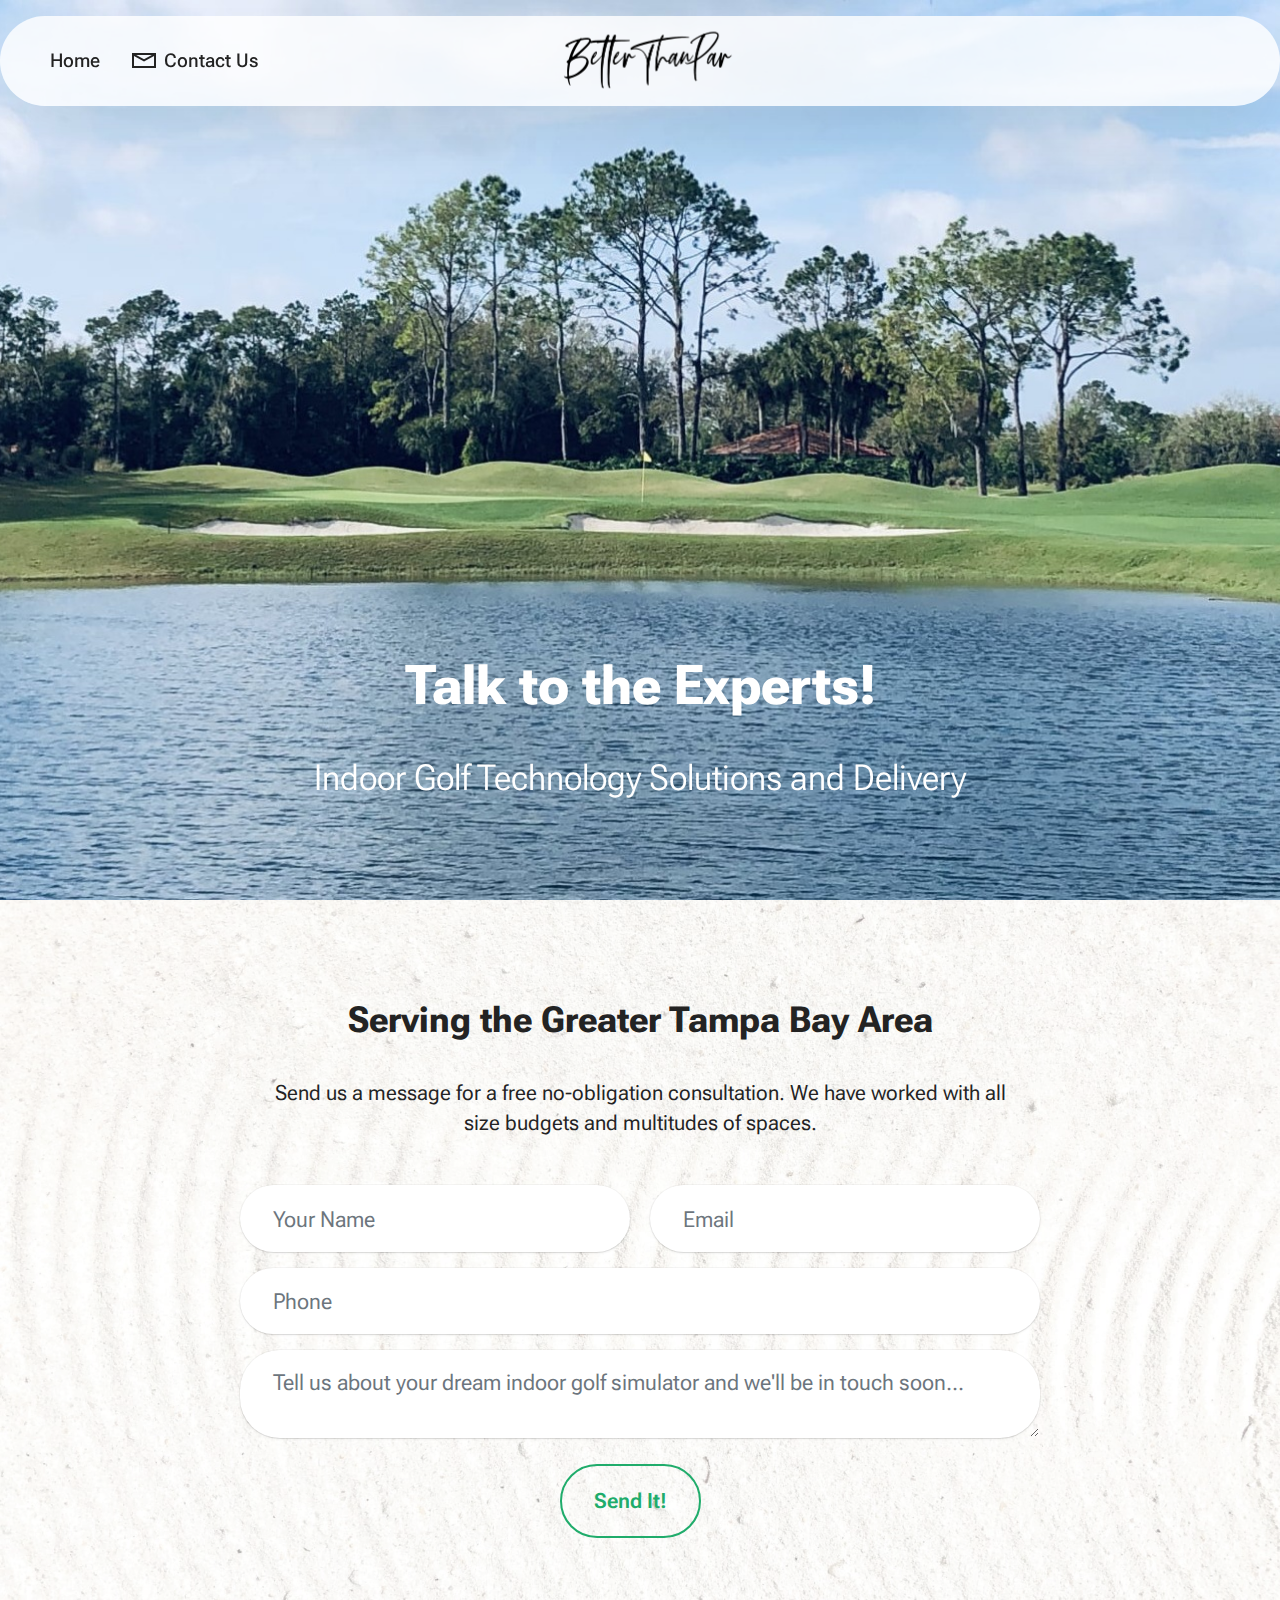
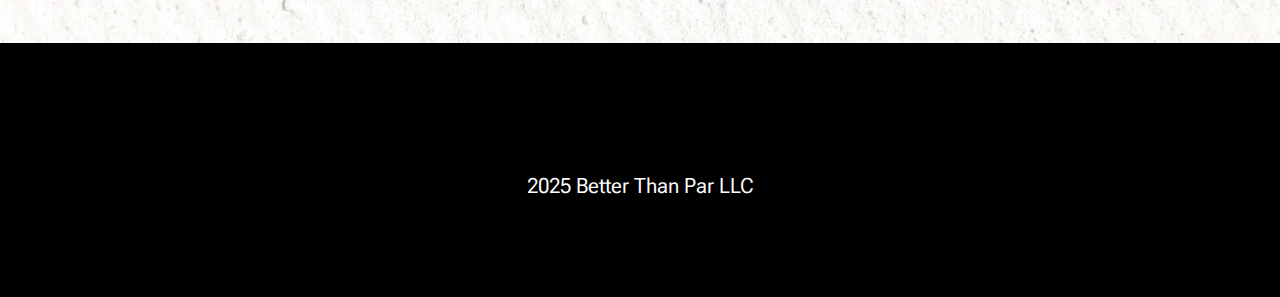
==== commit dd7a4037: "removed bottom banner" ====
--- a/contact.html
+++ b/contact.html
@@ -136,7 +136,8 @@
             </div>
         </div>
     </div>
-</section><section class="display-7" style="padding: 0;align-items: center;justify-content: center;flex-wrap: wrap;    align-content: center;display: flex;position: relative;height: 4rem;"><a href="https://mobiri.se/3713695" style="flex: 1 1;height: 4rem;position: absolute;width: 100%;z-index: 1;"><img alt="" style="height: 4rem;" src="[data-uri]"></a><p style="margin: 0;text-align: center;" class="display-7">&#8204;</p><a style="z-index:1" href="https://mobirise.com/builder/ai-website-creator.html">Best AI Website Creator</a></section><script src="assets/bootstrap/js/bootstrap.bundle.min.js"></script>  <script src="assets/parallax/jarallax.js"></script>  <script src="assets/smoothscroll/smooth-scroll.js"></script>  <script src="assets/ytplayer/index.js"></script>  <script src="assets/dropdown/js/navbar-dropdown.js"></script>  <script src="assets/theme/js/script.js"></script>  <script src="assets/formoid/formoid.min.js"></script>  
+</section>
+<script src="assets/bootstrap/js/bootstrap.bundle.min.js"></script>  <script src="assets/parallax/jarallax.js"></script>  <script src="assets/smoothscroll/smooth-scroll.js"></script>  <script src="assets/ytplayer/index.js"></script>  <script src="assets/dropdown/js/navbar-dropdown.js"></script>  <script src="assets/theme/js/script.js"></script>  <script src="assets/formoid/formoid.min.js"></script>  
   
   
 </body>
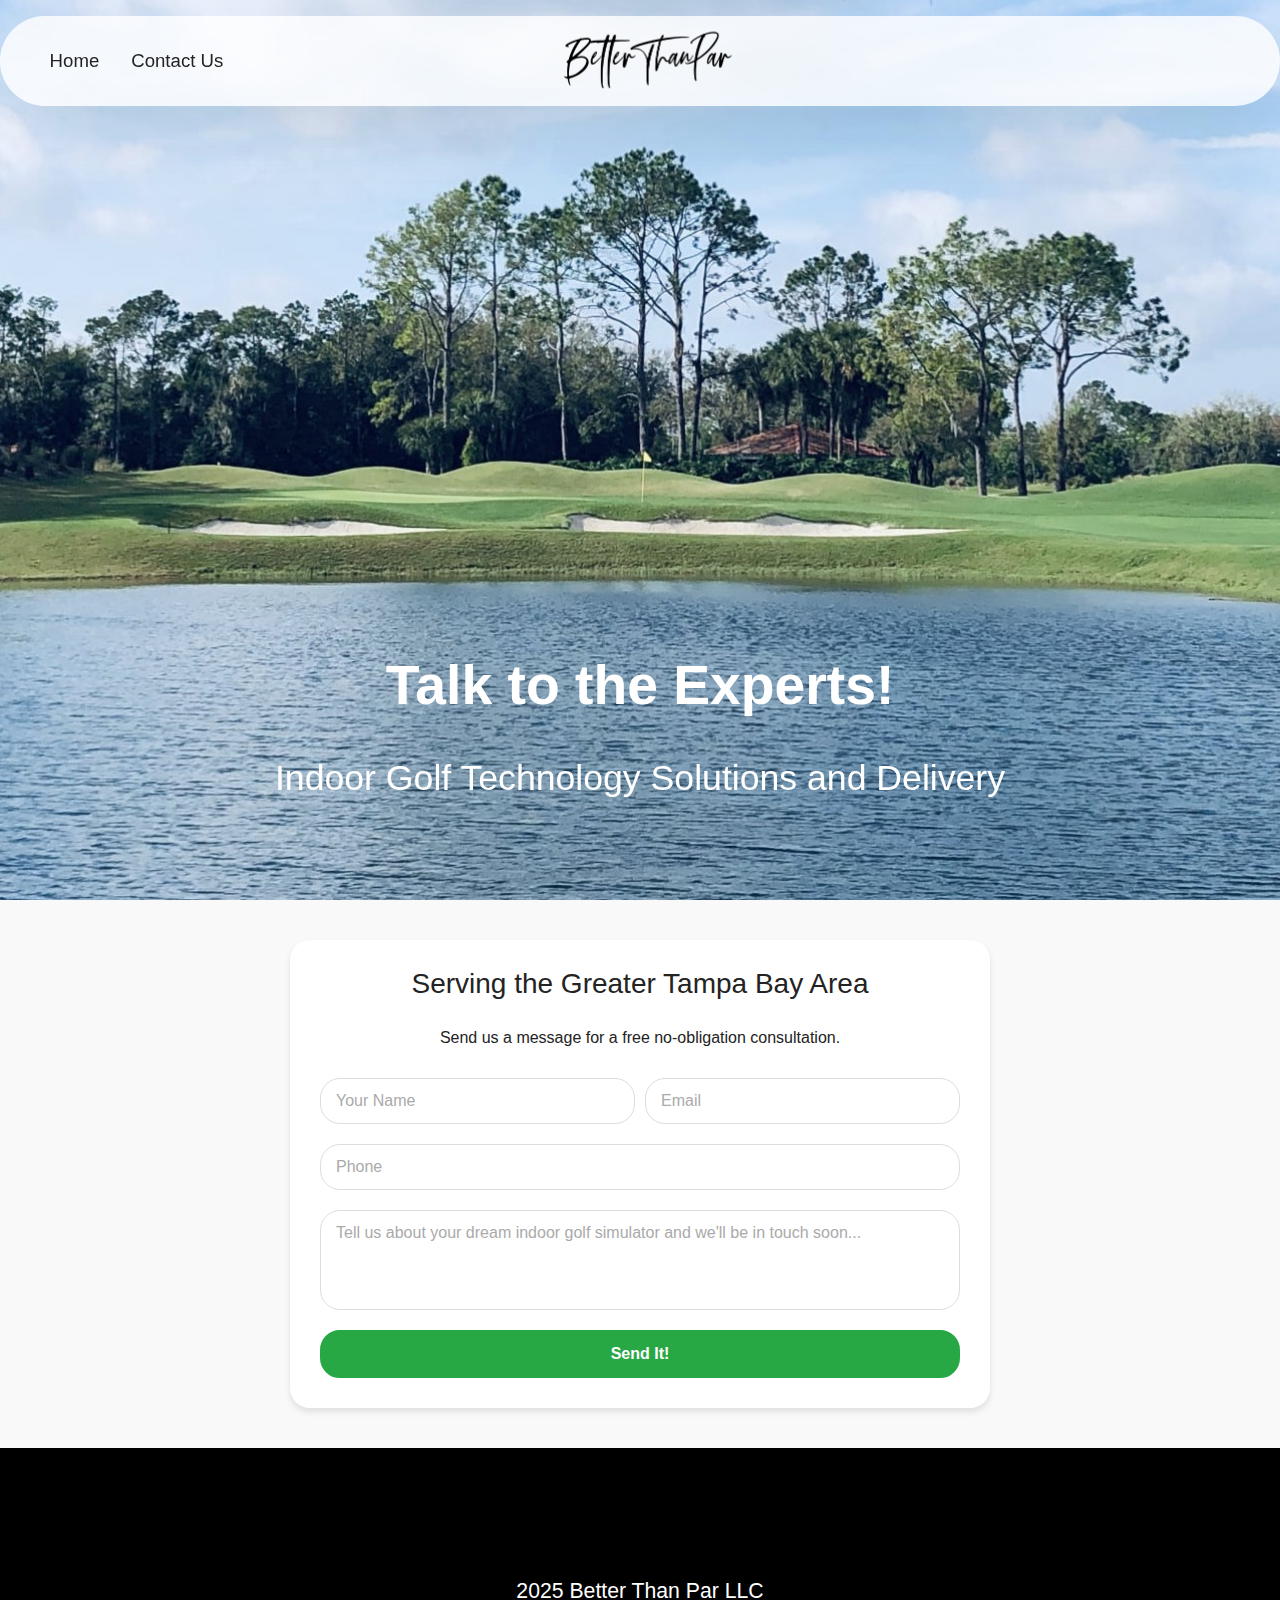
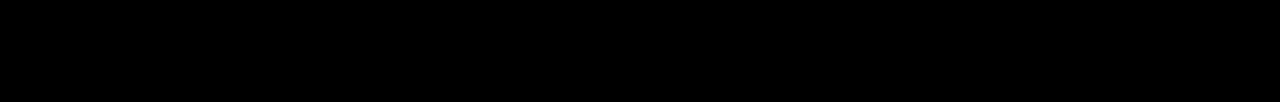
==== commit f0bbea48: "Update contact form" ====
--- a/contact.html
+++ b/contact.html
@@ -1,14 +1,11 @@
 <!DOCTYPE html>
-<html  >
+<html>
 <head>
-  <!-- Site made with Mobirise Website Builder v5.9.25, https://mobirise.com -->
   <meta charset="UTF-8">
   <meta http-equiv="X-UA-Compatible" content="IE=edge">
-  <meta name="generator" content="Mobirise v5.9.25, mobirise.com">
   <meta name="viewport" content="width=device-width, initial-scale=1, minimum-scale=1">
   <link rel="shortcut icon" href="assets/images/logo-wo-spaces-128x45.png" type="image/x-icon">
-  <meta name="description" content="We specialize in custom indoor golf technology solutions, offering 10 years of experience with indoor golf solutions. We give advice and installation of golf simulators tailored to all budgets for a seamless experience.">
-  
+  <meta name="description" content="We specialize in custom indoor golf technology solutions, offering 10 years of experience with indoor golf solutions.">
   
   <title>Contact Us</title>
   <link rel="stylesheet" href="assets/web/assets/mobirise-icons2/mobirise2.css">
@@ -19,126 +16,140 @@
   <link rel="stylesheet" href="assets/dropdown/css/style.css">
   <link rel="stylesheet" href="assets/socicon/css/styles.css">
   <link rel="stylesheet" href="assets/theme/css/style.css">
-  <link rel="preload" href="https://fonts.googleapis.com/css2?family=Roboto+Flex:wght@400;700&display=swap&display=swap" as="style" onload="this.onload=null;this.rel='stylesheet'">
-  <noscript><link rel="stylesheet" href="https://fonts.googleapis.com/css2?family=Roboto+Flex:wght@400;700&display=swap&display=swap"></noscript>
-  <link rel="preload" as="style" href="assets/mobirise/css/mbr-additional.css?v=OhDH8W"><link rel="stylesheet" href="assets/mobirise/css/mbr-additional.css?v=OhDH8W" type="text/css">
+  <link rel="stylesheet" href="assets/mobirise/css/mbr-additional.css" type="text/css">
+  <style>
+    body {
+      font-family: Arial, sans-serif;
+      background-color: #f9f9f9;
+    }
 
-  
-  
-  
+    .form-container {
+      background-color: #fff;
+      border-radius: 20px;
+      box-shadow: 0 4px 6px rgba(0, 0, 0, 0.1);
+      padding: 30px;
+      max-width: 700px;
+      margin: 40px auto;
+    }
+
+    .form-container form {
+      display: flex;
+      flex-direction: column;
+      gap: 20px;
+    }
+
+    .form-container input,
+    .form-container textarea,
+    .form-container button {
+      border: 1px solid #ddd;
+      border-radius: 20px;
+      padding: 10px 15px;
+      font-size: 16px;
+      width: 100%;
+    }
+
+    .form-container input::placeholder,
+    .form-container textarea::placeholder {
+      color: #aaa;
+    }
+
+    .form-container textarea {
+      resize: none;
+      height: 100px;
+    }
+
+    .form-container button {
+      background-color: #28a745;
+      color: white;
+      font-weight: bold;
+      cursor: pointer;
+      transition: background-color 0.3s;
+      border: 2px solid #28a745;
+    }
+
+    .form-container button:hover {
+      background-color: white;
+      color: #28a745;
+    }
+
+    .form-row {
+      display: flex;
+      gap: 10px;
+    }
+
+    .form-row input {
+      flex: 1;
+    }
+  </style>
 </head>
 <body>
-  
-  <section data-bs-version="5.1" class="menu menu3 cid-uA6OdzVD1I" once="menu" id="menu03-1o">
-	
+  <section class="menu menu3 cid-uA6OdzVD1I">
+    <nav class="navbar navbar-dropdown navbar-fixed-top navbar-expand-lg">
+      <div class="container">
+        <div class="navbar-brand">
+          <span class="navbar-logo">
+            <a href="index.html">
+              <img src="assets/images/logo-wo-spaces-transparent-345x122.png" alt="" style="height: 3.8rem;">
+            </a>
+          </span>
+        </div>
+        <button class="navbar-toggler" type="button" data-toggle="collapse" data-bs-toggle="collapse" data-target="#navbarSupportedContent" aria-controls="navbarNavAltMarkup" aria-expanded="false" aria-label="Toggle navigation">
+          <div class="hamburger">
+            <span></span>
+            <span></span>
+            <span></span>
+            <span></span>
+          </div>
+        </button>
+        <div class="collapse navbar-collapse" id="navbarSupportedContent">
+          <ul class="navbar-nav nav-dropdown nav-right">
+            <li class="nav-item"><a class="nav-link link text-black text-primary display-4" href="index.html">Home</a></li>
+            <li class="nav-item"><a class="nav-link link text-black text-primary show display-4" href="contact.html">Contact Us</a></li>
+          </ul>
+        </div>
+      </div>
+    </nav>
+  </section>
 
-	<nav class="navbar navbar-dropdown navbar-fixed-top navbar-expand-lg">
-		<div class="container">
-			<div class="navbar-brand">
-				<span class="navbar-logo">
-					<a href="https://mobiri.se">
-						<img src="assets/images/logo-wo-spaces-transparent-345x122.png" alt="Mobirise Website Builder" style="height: 3.8rem;">
-					</a>
-				</span>
-				
-			</div>
-			<button class="navbar-toggler" type="button" data-toggle="collapse" data-bs-toggle="collapse" data-target="#navbarSupportedContent" data-bs-target="#navbarSupportedContent" aria-controls="navbarNavAltMarkup" aria-expanded="false" aria-label="Toggle navigation">
-				<div class="hamburger">
-					<span></span>
-					<span></span>
-					<span></span>
-					<span></span>
-				</div>
-			</button>
-			<div class="collapse navbar-collapse" id="navbarSupportedContent">
-				<ul class="navbar-nav nav-dropdown nav-right" data-app-modern-menu="true"><li class="nav-item"><a class="nav-link link text-black text-primary display-4" href="index.html">Home</a></li><li class="nav-item">
-						<a class="nav-link link text-black text-primary show display-4" href="contact.html" aria-expanded="true"><span class="mobi-mbri mobi-mbri-letter mbr-iconfont mbr-iconfont-btn"></span>Contact Us</a>
-					</li></ul>
-				
-				
-			</div>
-		</div>
-	</nav>
-</section>
-
-<section data-bs-version="5.1" class="header16 cid-uA6OdhuVDn mbr-fullscreen mbr-parallax-background" id="header17-16">
-  
-  
-  <div class="container-fluid">
-    <div class="row">
-      <div class="content-wrap col-12 col-md-12">
-        <h1 class="mbr-section-title mbr-fonts-style mbr-white mb-4 display-2"><strong>Talk to the Experts!</strong></h1>
-        
-        <p class="mbr-fonts-style mbr-text mbr-white mb-4 display-5">Indoor Golf Technology Solutions and Delivery</p>
-        
+  <section class="header16 cid-uA6OdhuVDn mbr-fullscreen mbr-parallax-background" id="header17-16">
+    <div class="container-fluid">
+      <div class="row">
+        <div class="content-wrap col-12 col-md-12">
+          <h1 class="mbr-section-title mbr-fonts-style mbr-white mb-4 display-2"><strong>Talk to the Experts!</strong></h1>
+          <p class="mbr-fonts-style mbr-text mbr-white mb-4 display-5">Indoor Golf Technology Solutions and Delivery</p>
+        </div>
       </div>
     </div>
-  </div>
-</section>
+  </section>
 
-<section data-bs-version="5.1" class="form5 cid-uA6OdwR4rg" id="form02-1l">
-    
-    <div class="mbr-overlay"></div>
+  <section id="contact-form" class="form-container">
+    <h3 class="align-center mb-4">Serving the Greater Tampa Bay Area</h3>
+    <p class="align-center mb-4">Send us a message for a free no-obligation consultation.</p>
+    <form action="https://formspree.io/f/mnnjadpy" method="POST">
+      <div class="form-row">
+        <input type="text" name="name" placeholder="Your Name" required>
+        <input type="email" name="email" placeholder="Email" required>
+      </div>
+      <input type="tel" name="phone" placeholder="Phone">
+      <textarea name="message" placeholder="Tell us about your dream indoor golf simulator and we'll be in touch soon..." required></textarea>
+      <button type="submit">Send It!</button>
+    </form>
+  </section>
+
+  <section class="footer3 cid-uA6OdyRvGj">
     <div class="container">
-        <div class="row justify-content-center">
-            <div class="col-12 content-head">
-                <div class="mbr-section-head mb-5">
-                    <h3 class="mbr-section-title mbr-fonts-style align-center mb-0 display-5">
-                        <strong>Serving the Greater Tampa Bay Area</strong></h3>
-                    <h4 class="mbr-section-subtitle mbr-fonts-style align-center mb-0 mt-4 display-7">
-                        Send us a message for a free no-obligation consultation. We have worked with all size budgets and multitudes of spaces.</h4>
-                </div>
-            </div>
+      <div class="row">
+        <div class="col-12 mt-4">
+          <p class="mbr-fonts-style copyright display-7">2025 Better Than Par LLC</p>
         </div>
-        <div class="row justify-content-center">
-            <div class="col-lg-8 mx-auto mbr-form" data-form-type="formoid">
-                <form action="https://mobirise.eu/" method="POST" class="mbr-form form-with-styler" data-form-title="Form Name"><input type="hidden" name="email" data-form-email="true" value="aZoqKo6uoouo7/VXyjmxw/pa/KyHpqecnGjYeCjD52Wyzqz+k8cFiUzbhWmwA+3MTd4CSuw/g/6Din1QNMVsAeXQaU6N5FEMNc1vhq+QOnRM9w1N4kHK2vTe39xeN4BU">
-                    <div class="row">
-                        <div hidden="hidden" data-form-alert="" class="alert alert-success col-12">Thanks for contacting us. We will be in touch soon!</div>
-                        <div hidden="hidden" data-form-alert-danger="" class="alert alert-danger col-12">
-                            Oops...! some problem!
-                        </div>
-                    </div>
-                    <div class="dragArea row">
-                        <div class="col-md col-sm-12 form-group mb-3" data-for="name">
-                            <input type="text" name="name" placeholder="Your Name" data-form-field="name" class="form-control" value="" id="name-form02-1l">
-                        </div>
-                        <div class="col-md col-sm-12 form-group mb-3" data-for="email">
-                            <input type="email" name="email" placeholder="Email" data-form-field="email" class="form-control" value="" id="email-form02-1l">
-                        </div>
-                        <div class="col-12 form-group mb-3 mb-3" data-for="url">
-                            <input type="url" name="url" placeholder="Phone" data-form-field="url" class="form-control" value="" id="url-form02-1l">
-                        </div>
-                        <div class="col-12 form-group mb-3" data-for="textarea">
-                            <textarea name="textarea" placeholder="Tell us about your dream indoor golf simulator and we'll be in touch soon..." data-form-field="textarea" class="form-control" id="textarea-form02-1l"></textarea>
-                        </div>
-                        <div class="col-lg-12 col-md-12 col-sm-12 align-center mbr-section-btn"><button type="submit" class="btn btn-success-outline display-7">Send It!</button></div>
-                    </div>
-                </form>
-            </div>
-        </div>
+      </div>
     </div>
-</section>
+  </section>
 
-<section data-bs-version="5.1" class="footer3 cid-uA6OdyRvGj" once="footers" id="footer03-1n">
-
-        
-
-    
-
-    <div class="container">
-        <div class="row">
-            
-
-            
-            <div class="col-12 mt-4">
-                <p class="mbr-fonts-style copyright display-7">2025 Better Than Par LLC</p>
-            </div>
-        </div>
-    </div>
-</section>
-<script src="assets/bootstrap/js/bootstrap.bundle.min.js"></script>  <script src="assets/parallax/jarallax.js"></script>  <script src="assets/smoothscroll/smooth-scroll.js"></script>  <script src="assets/ytplayer/index.js"></script>  <script src="assets/dropdown/js/navbar-dropdown.js"></script>  <script src="assets/theme/js/script.js"></script>  <script src="assets/formoid/formoid.min.js"></script>  
-  
-  
+  <script src="assets/bootstrap/js/bootstrap.bundle.min.js"></script>
+  <script src="assets/parallax/jarallax.js"></script>
+  <script src="assets/smoothscroll/smooth-scroll.js"></script>
+  <script src="assets/dropdown/js/navbar-dropdown.js"></script>
+  <script src="assets/theme/js/script.js"></script>
 </body>
-</html>+</html>
